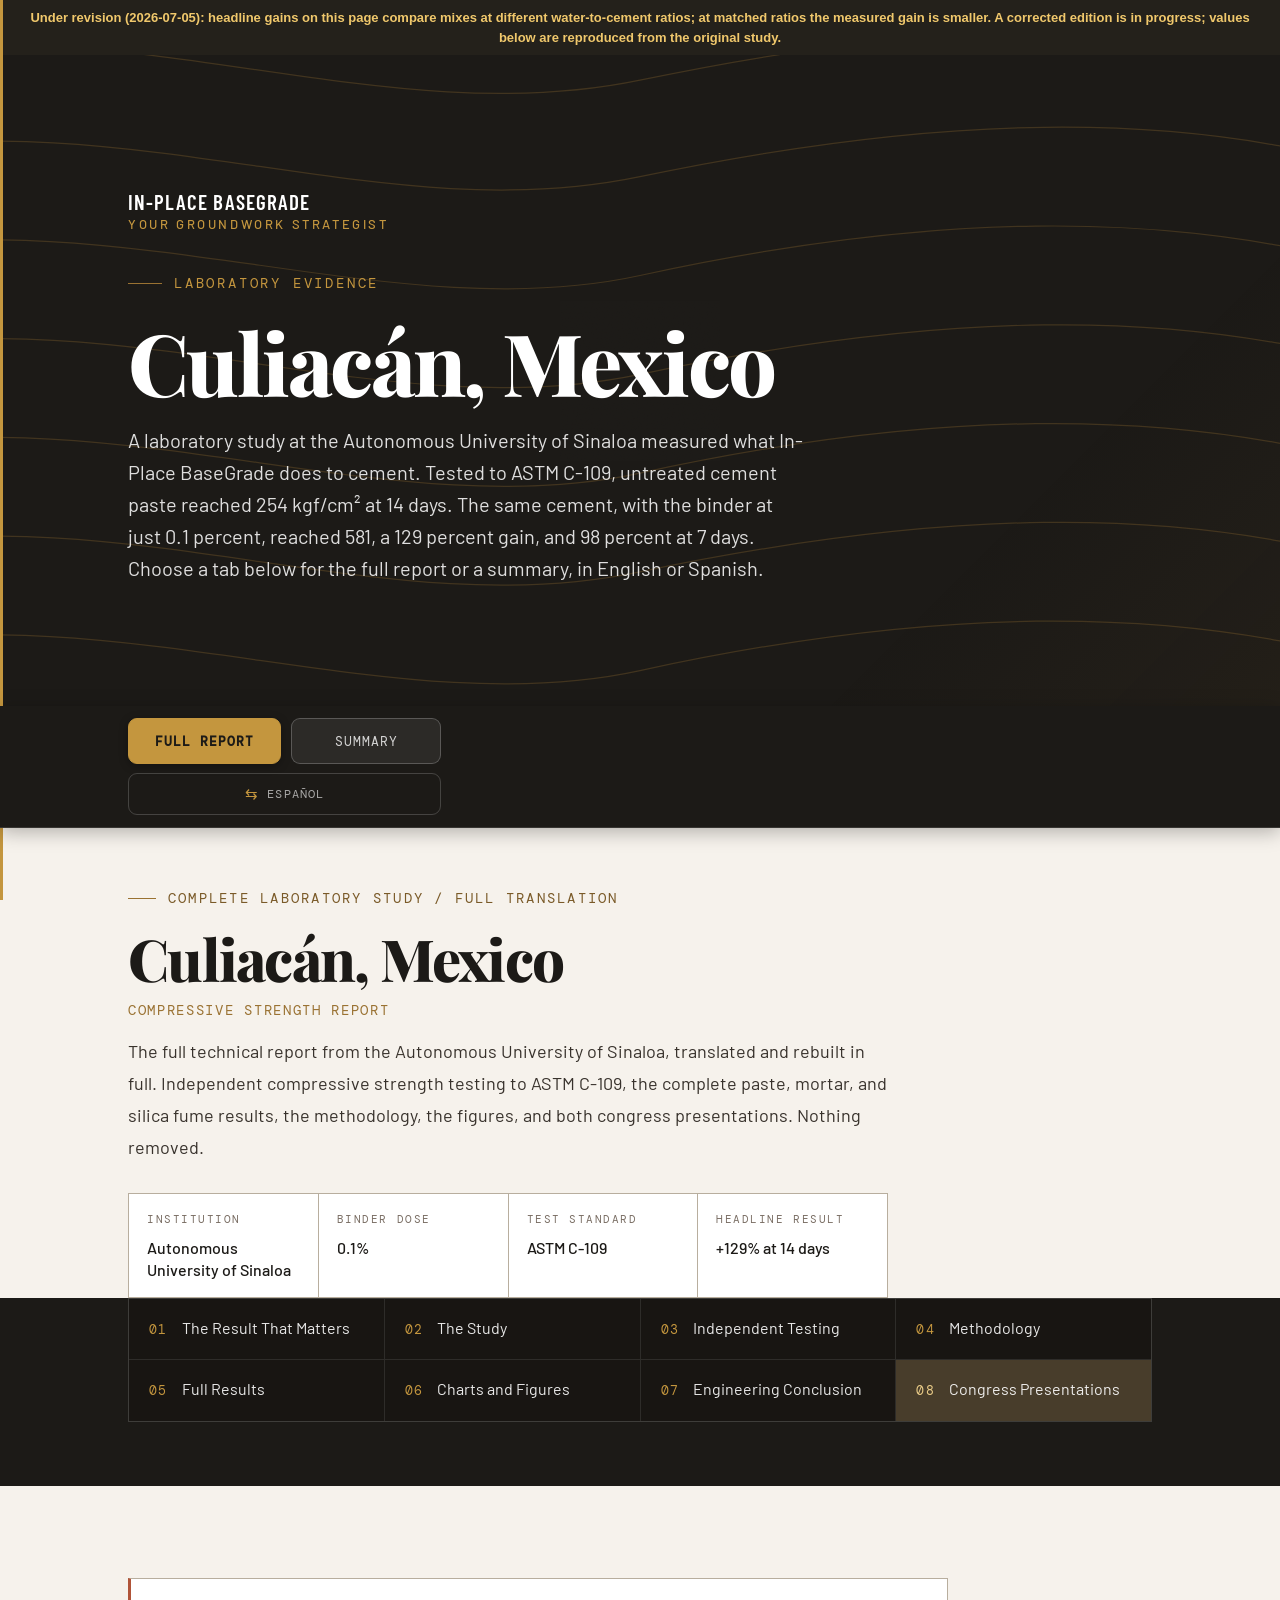
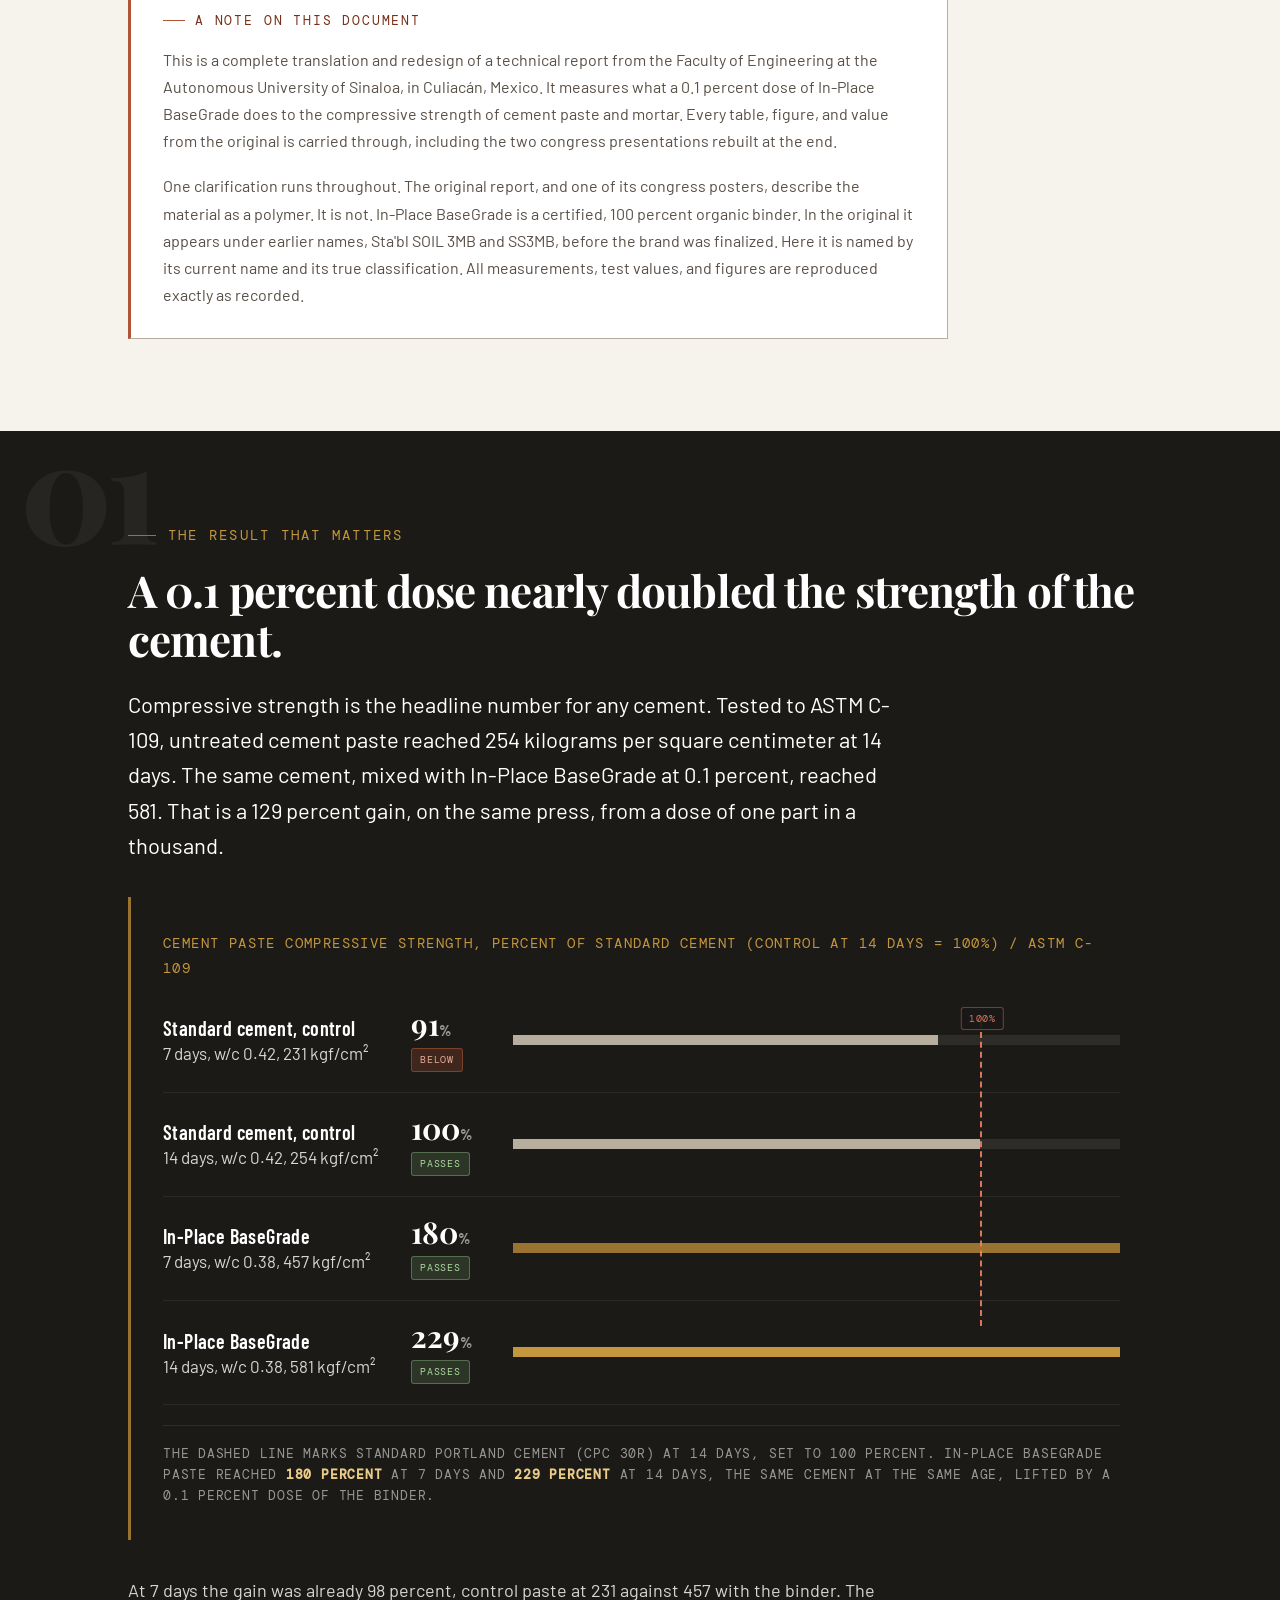
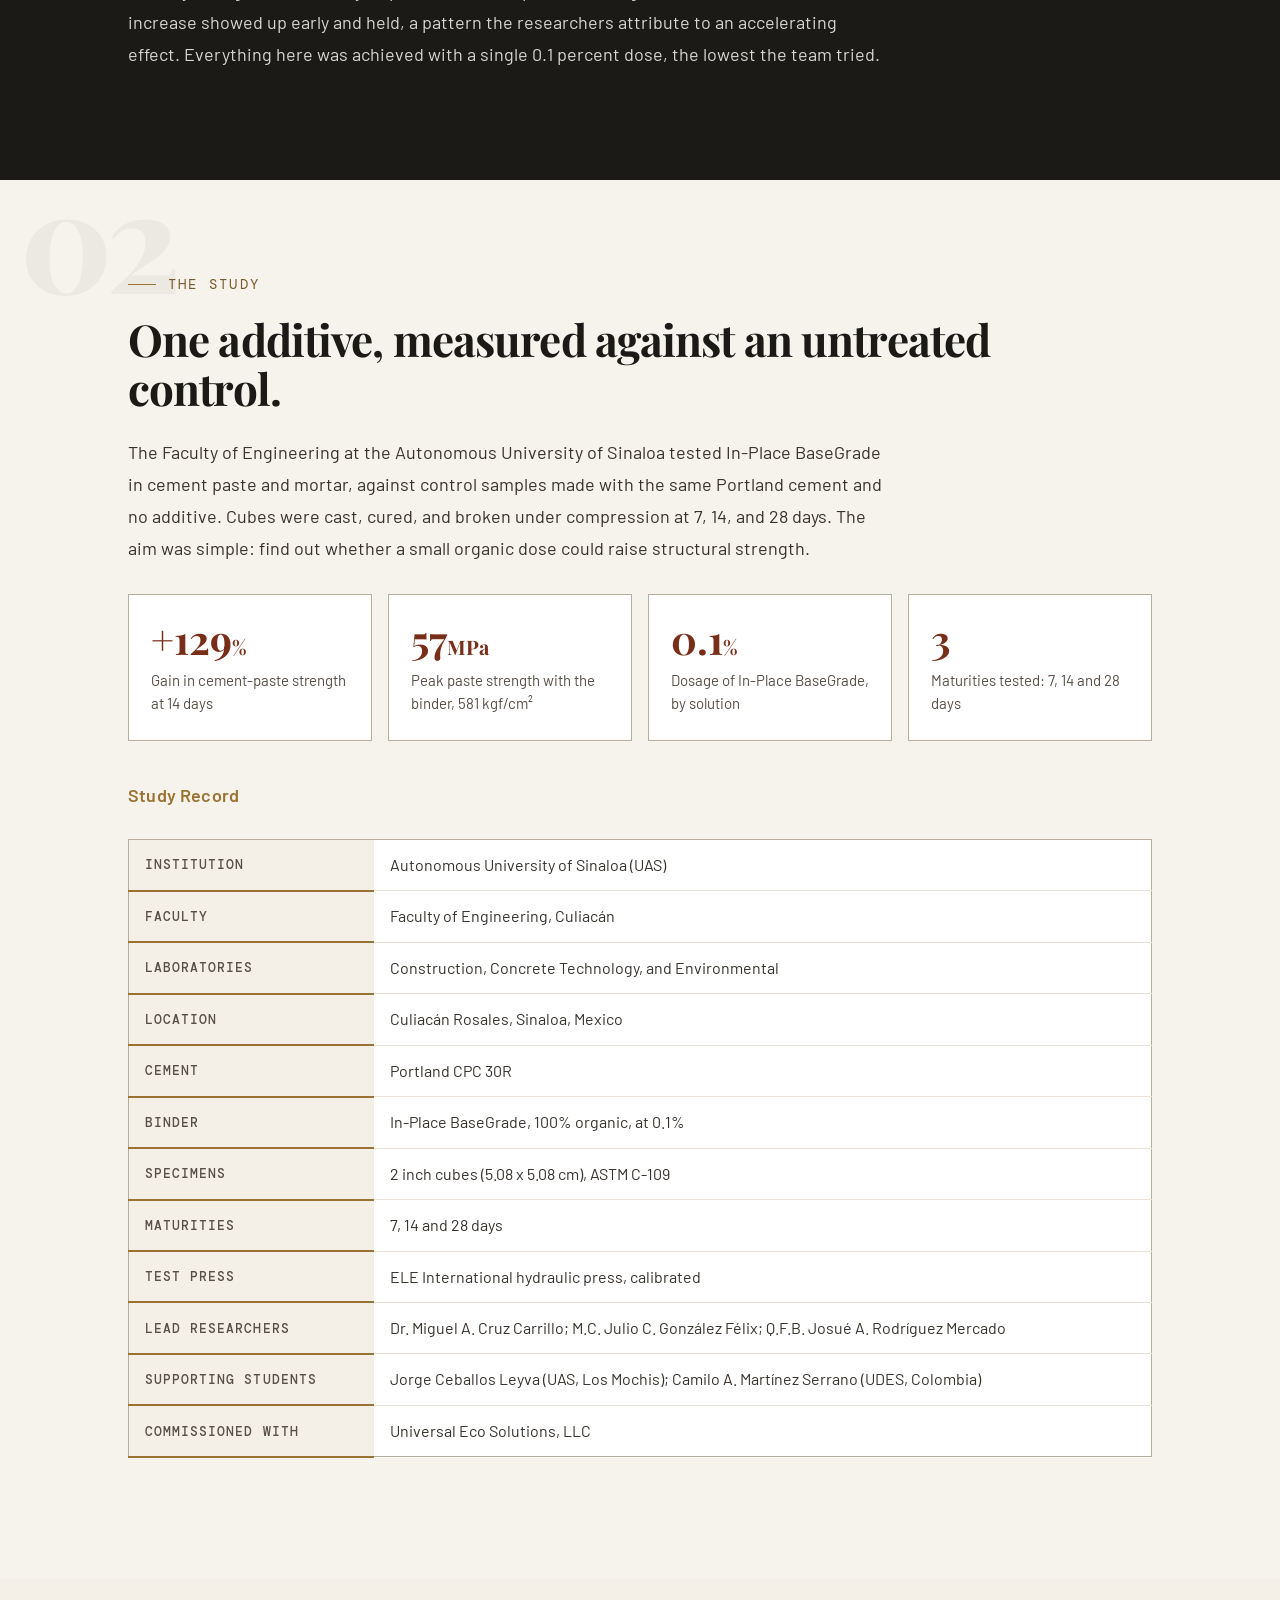
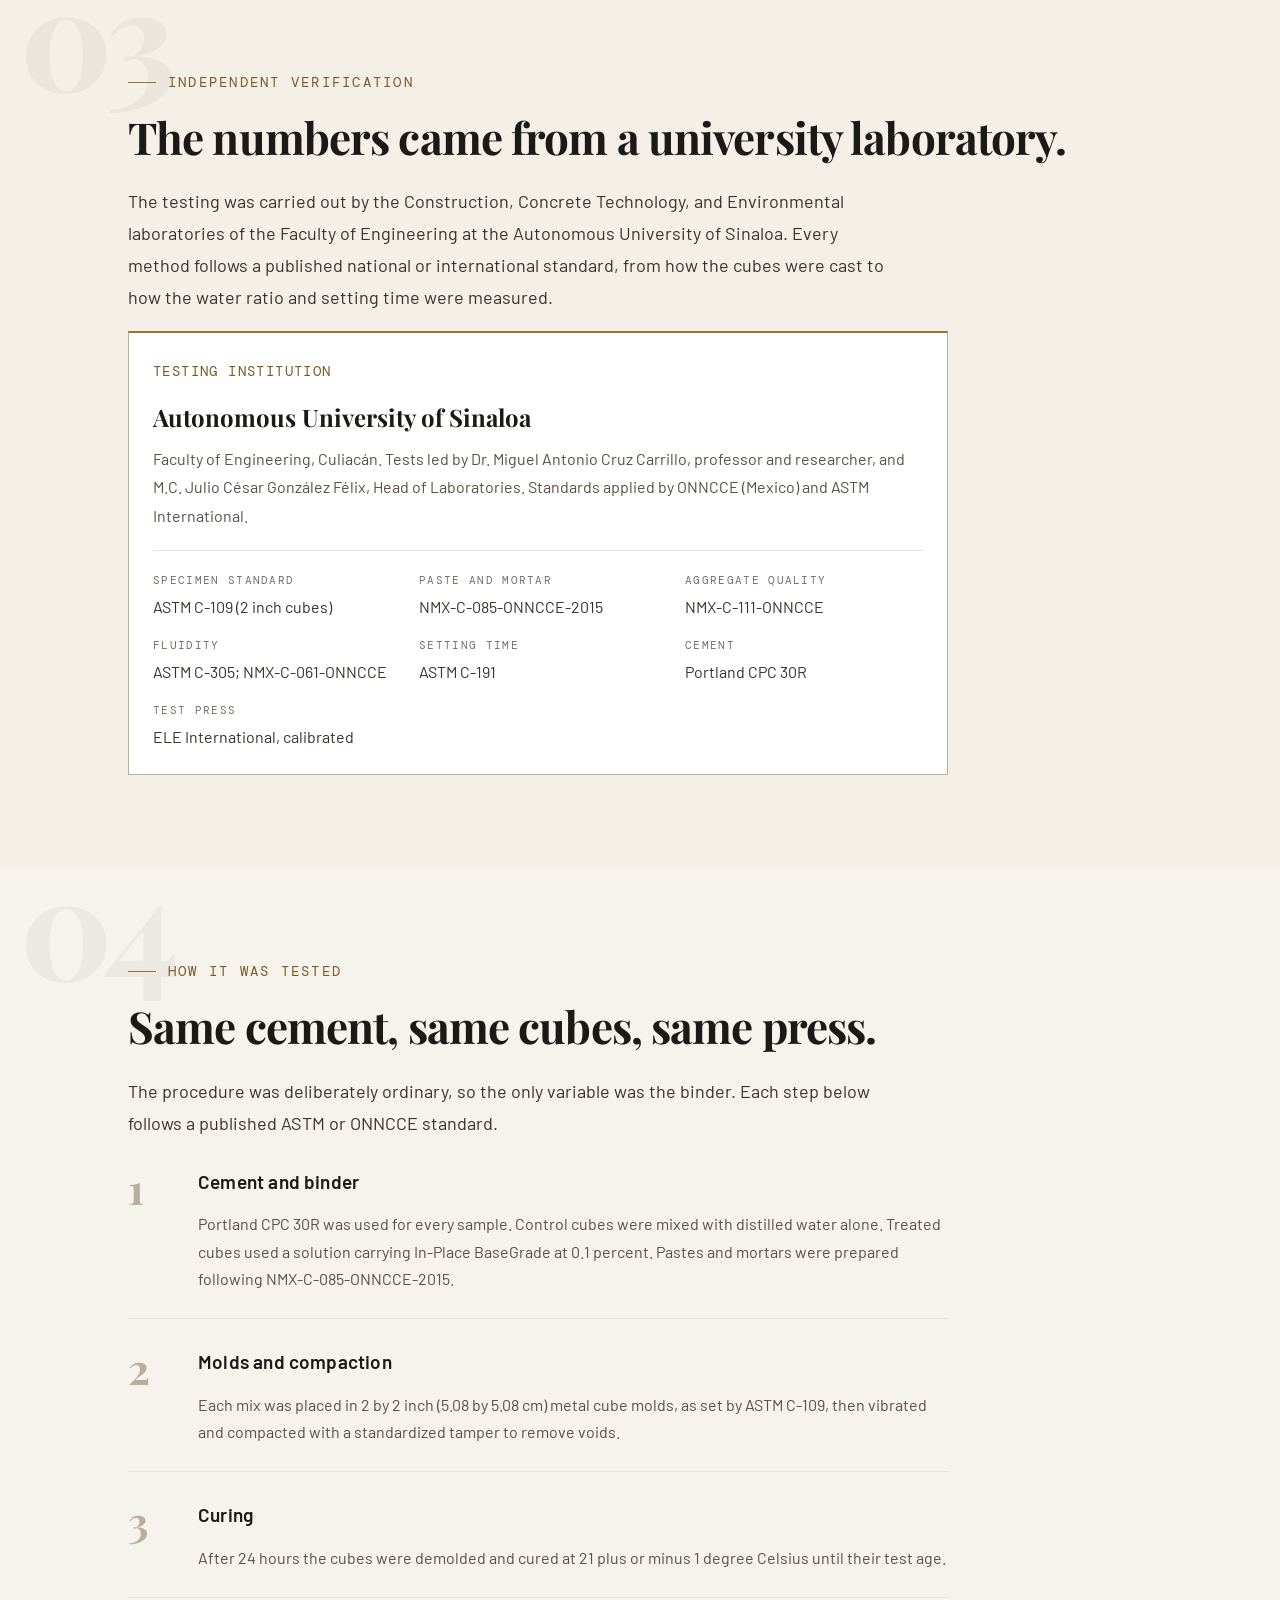
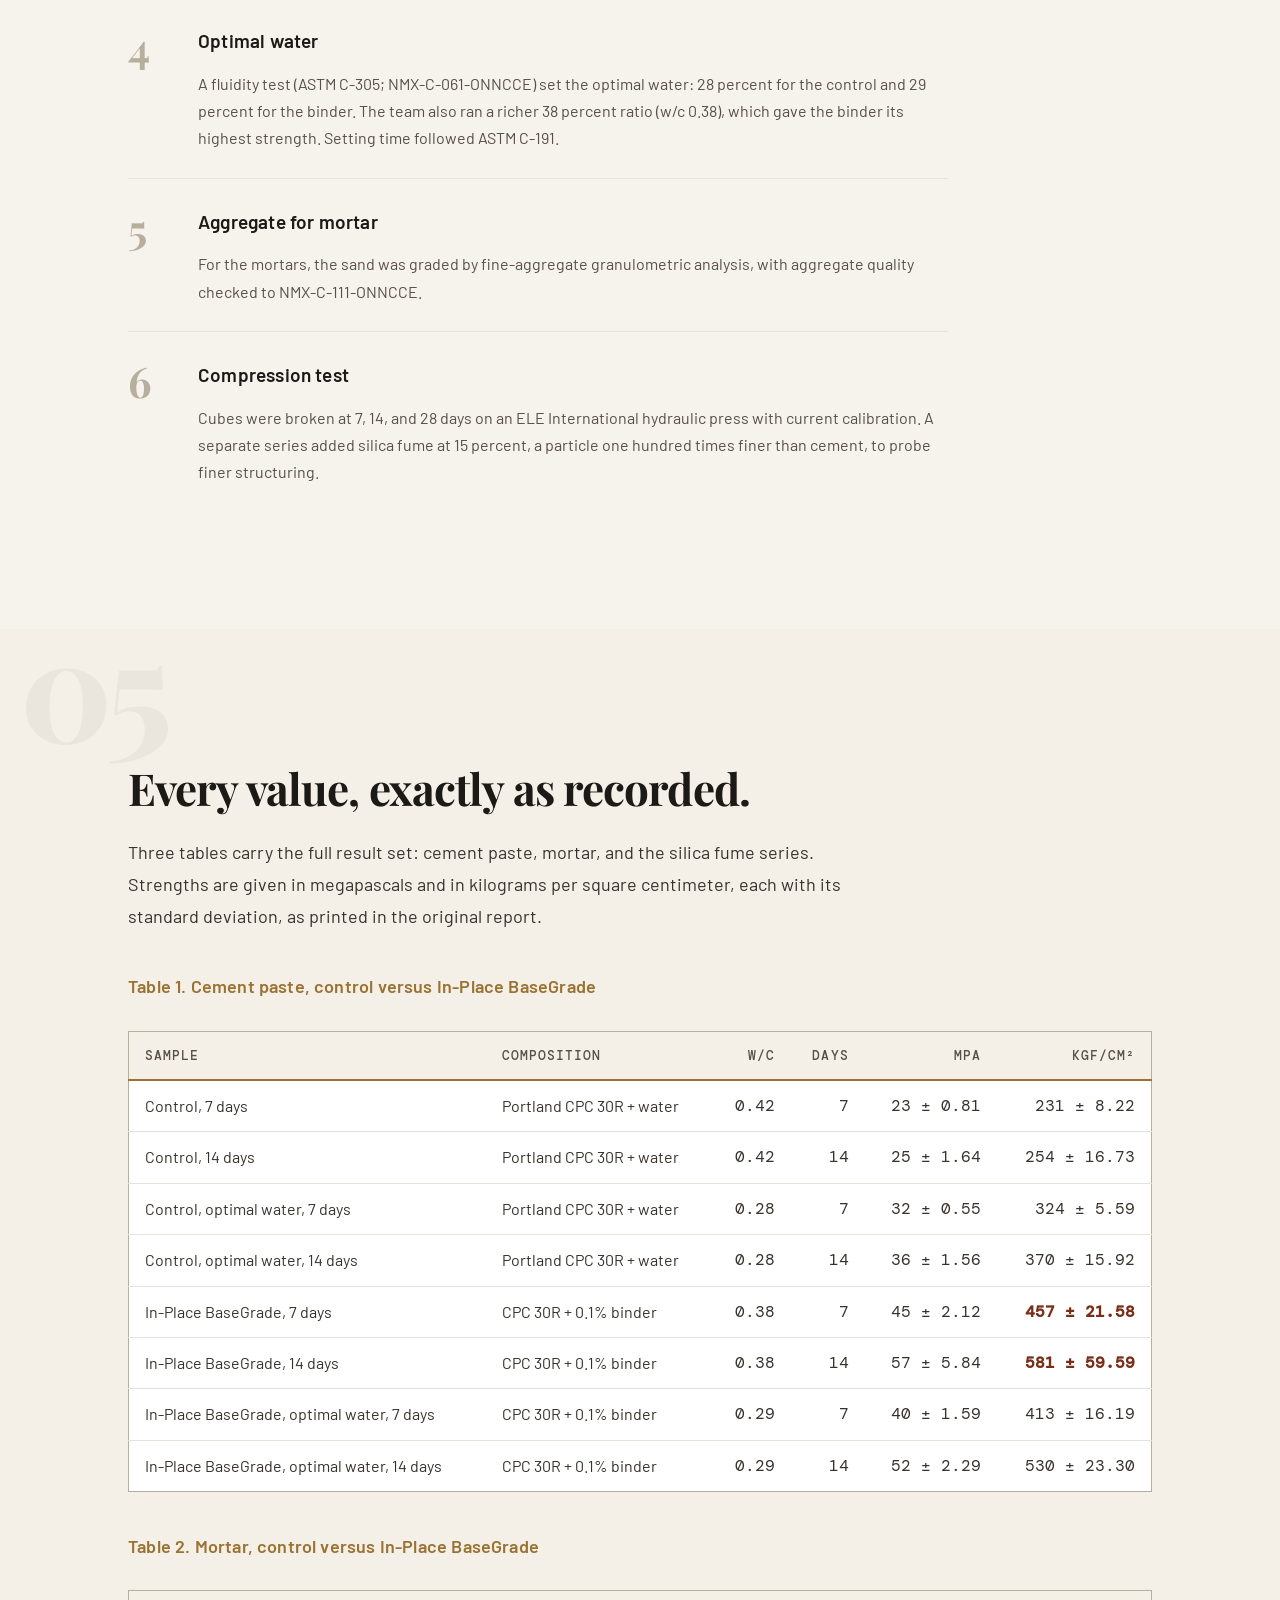
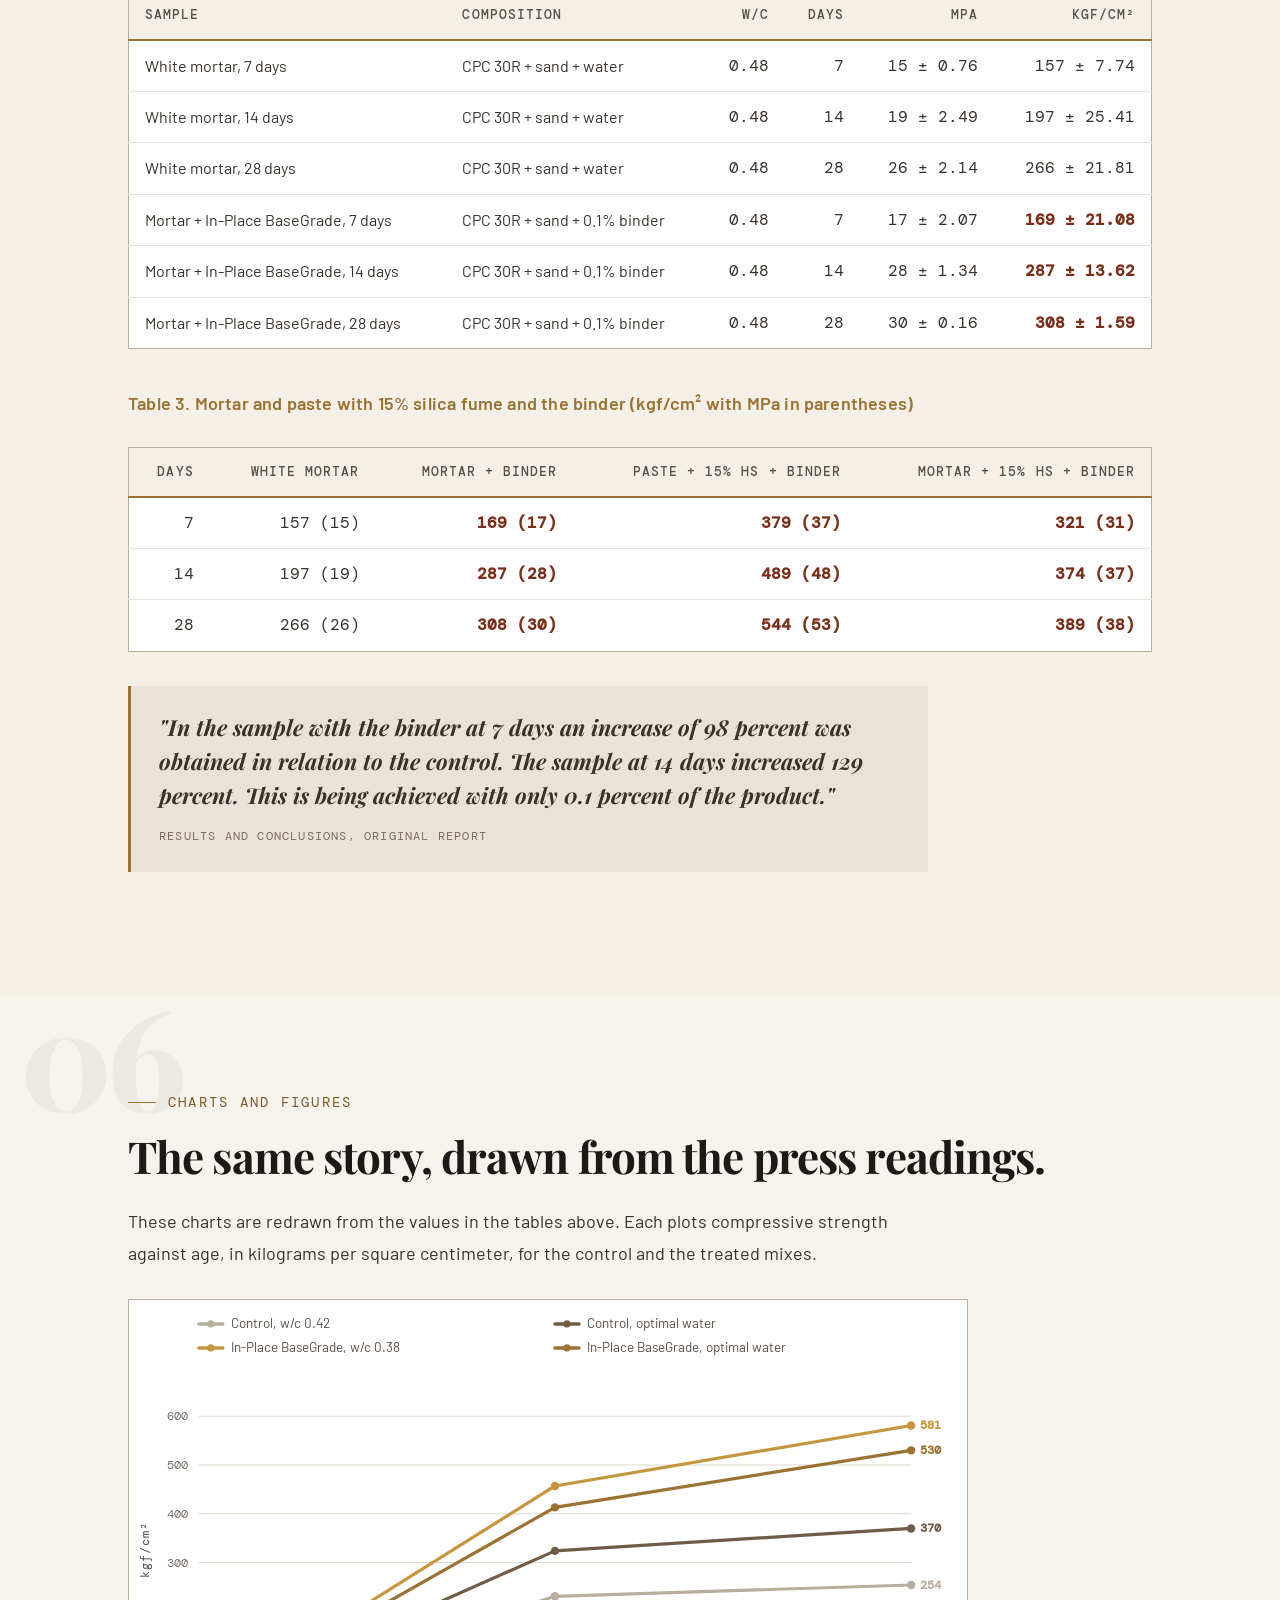
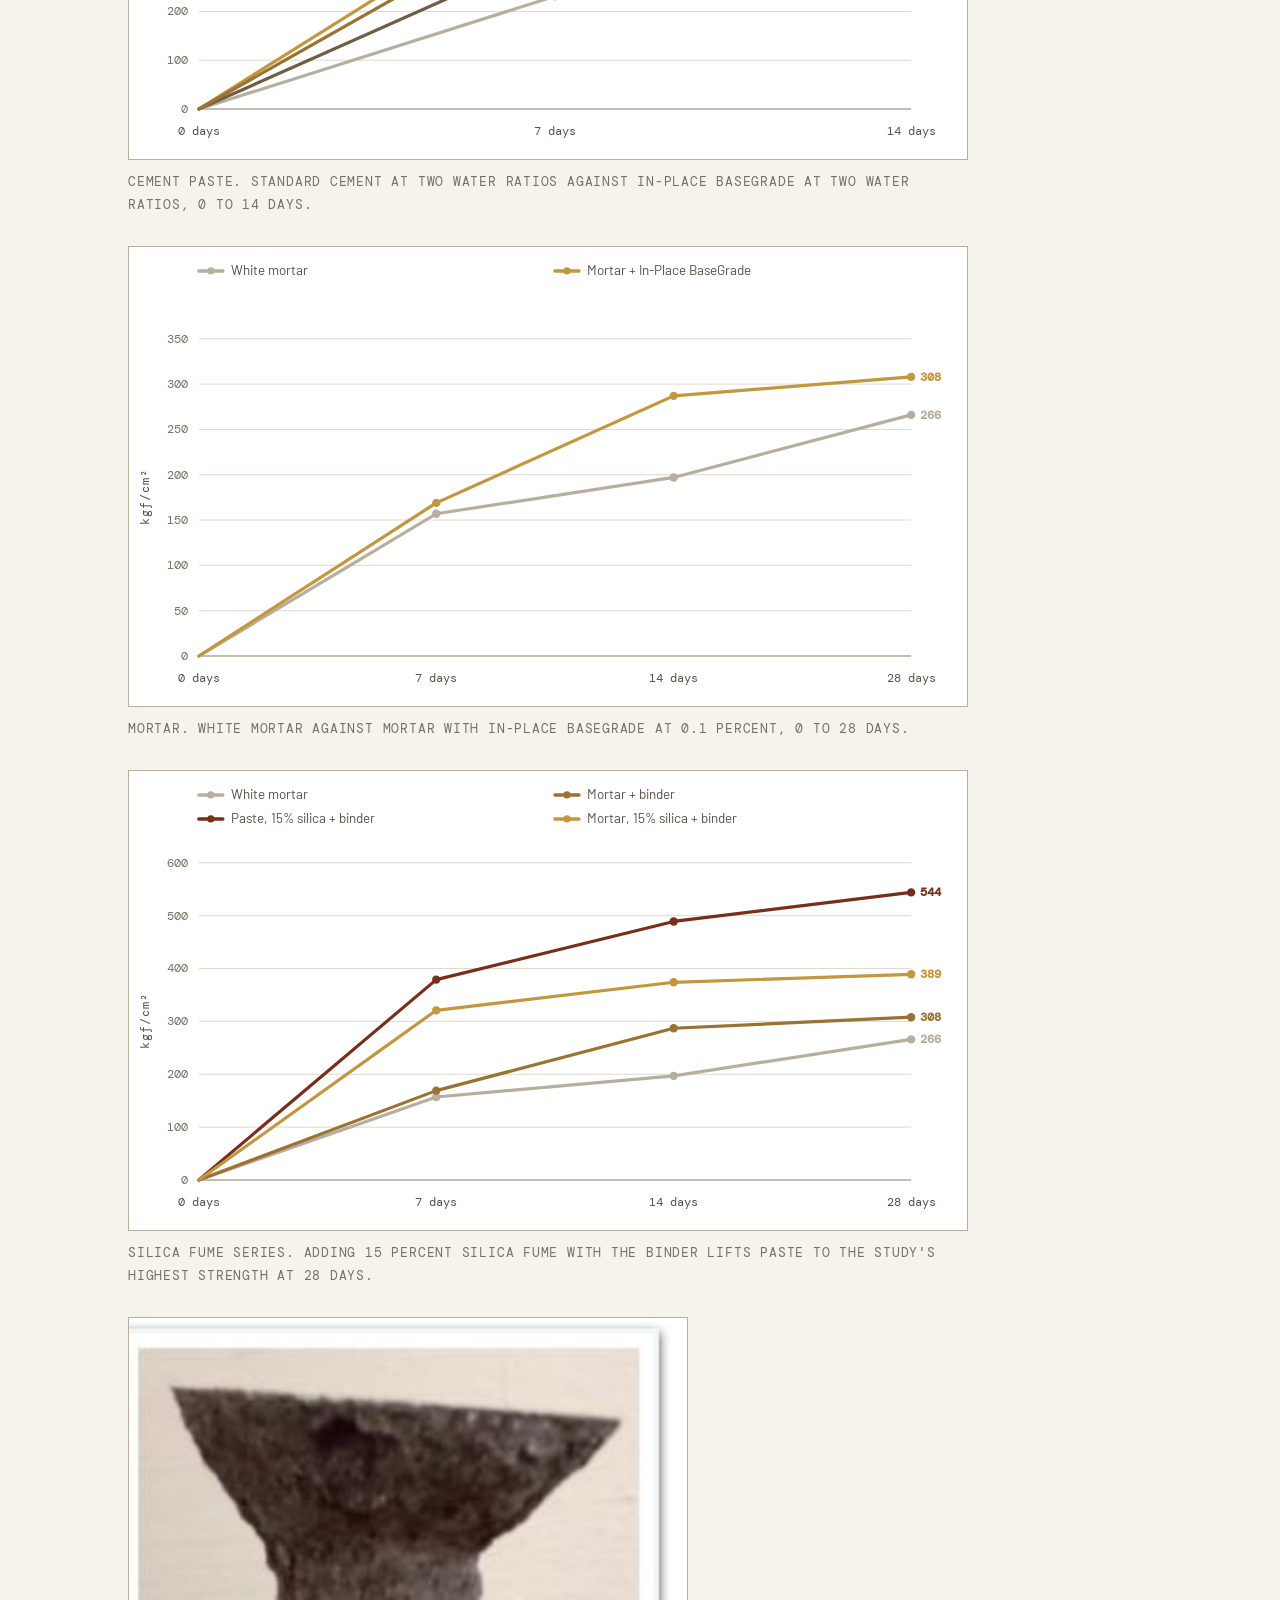
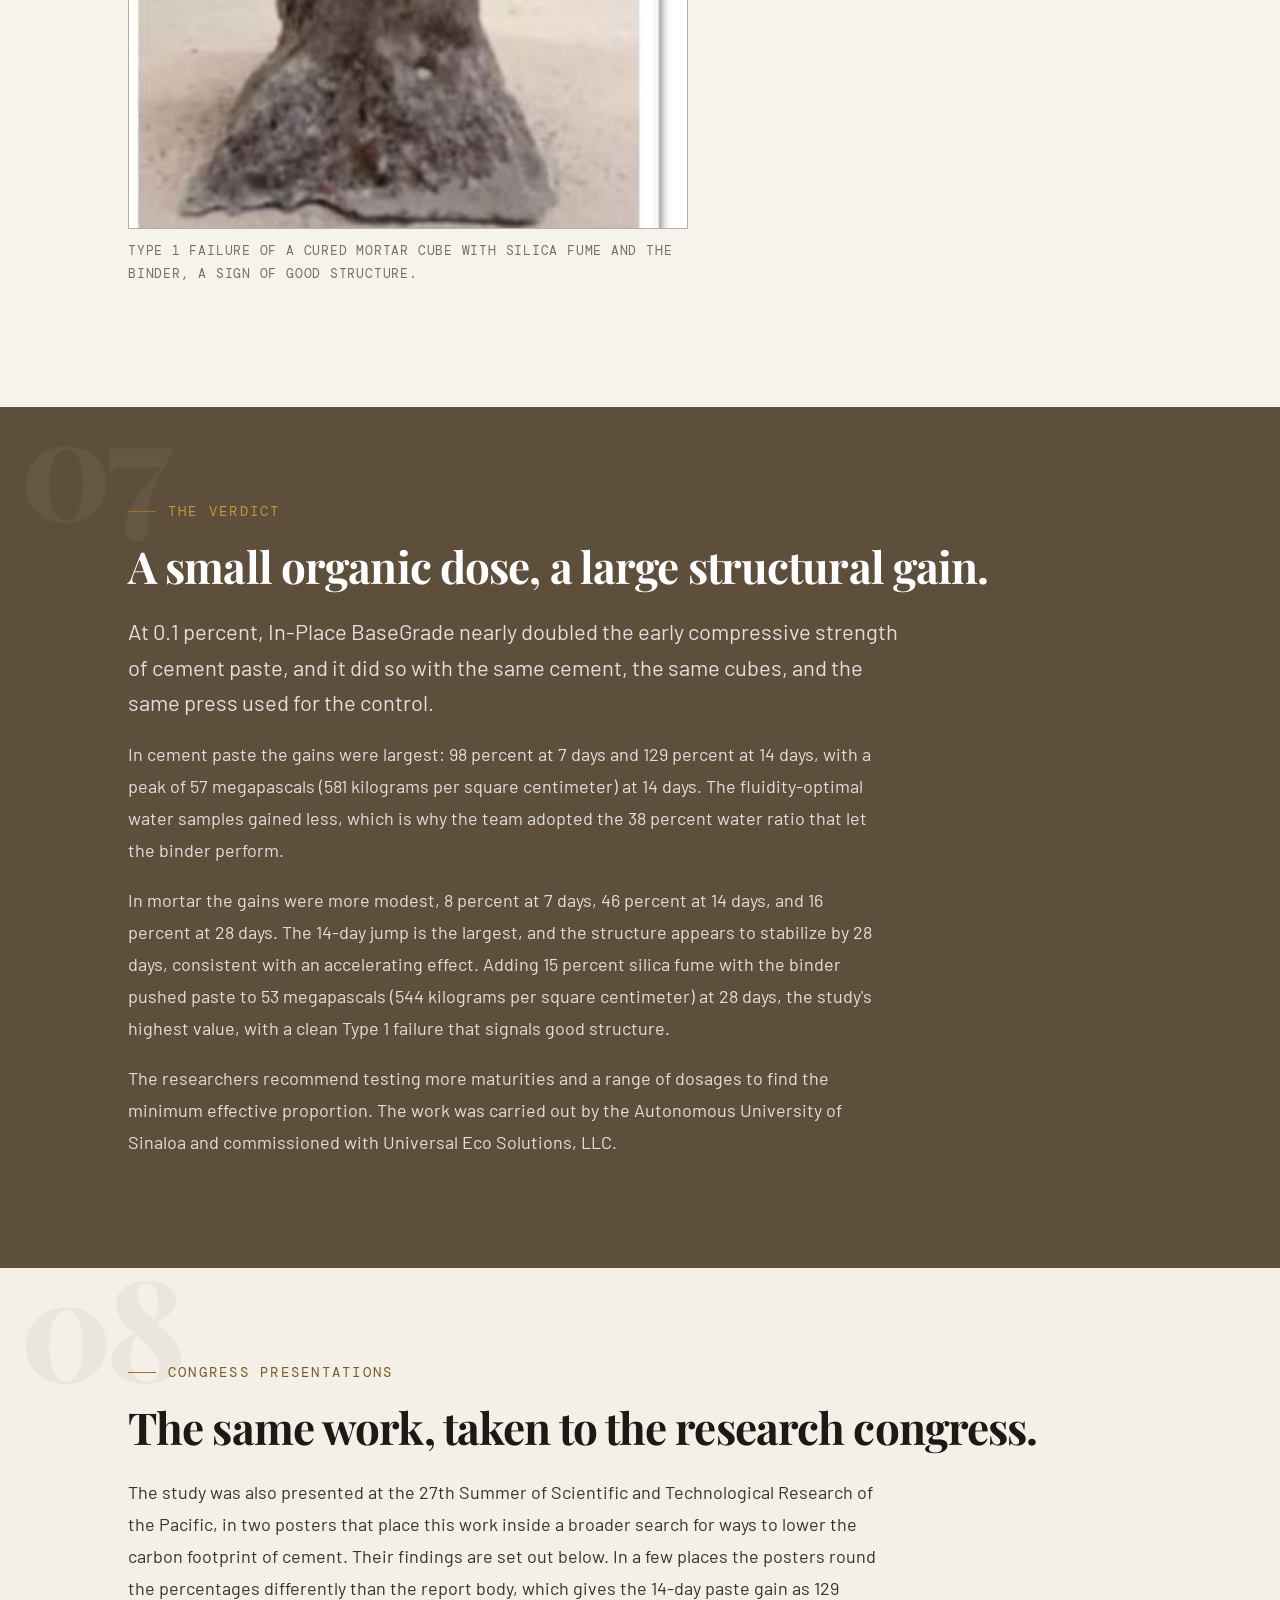
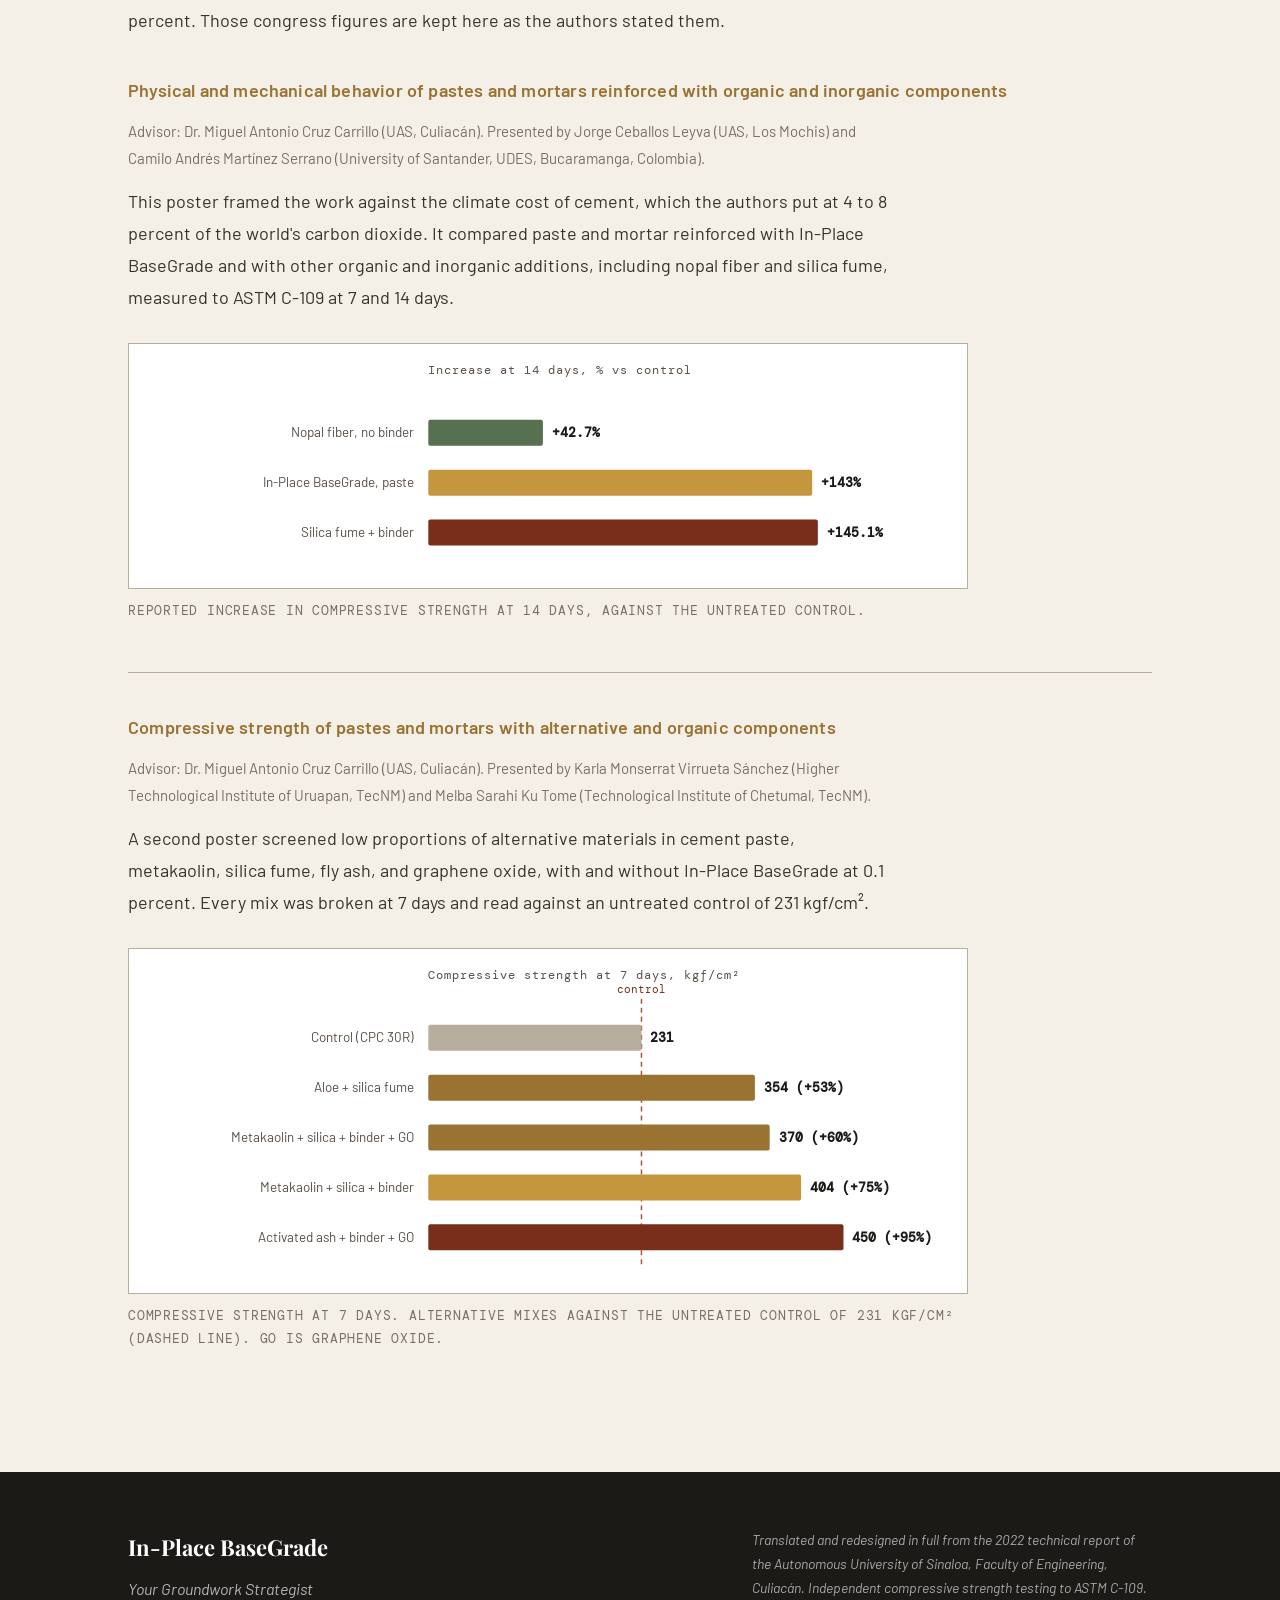
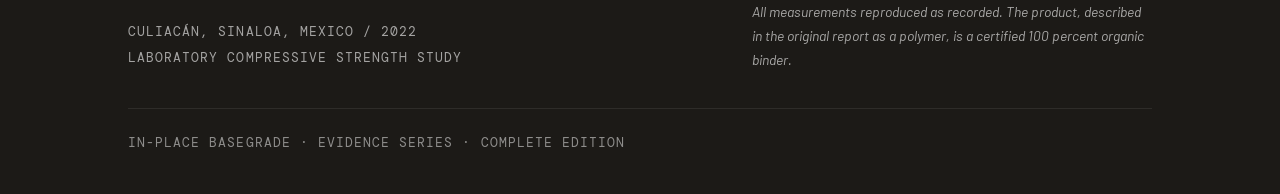
==== concrete/index.html @ d169372a "Initial publish: In-Place BaseGrade master site Tabbed shell (Home / Evidence / Engineering Data / P" ====
<!DOCTYPE html><html lang="en"><head><meta charset="UTF-8">
<meta name="viewport" content="width=device-width, initial-scale=1.0">
<title>Culiacán, Mexico - In-Place BaseGrade</title>
<link rel="preconnect" href="https://fonts.googleapis.com">
<link rel="preconnect" href="https://fonts.gstatic.com" crossorigin>
<link href="https://fonts.googleapis.com/css2?family=Playfair+Display:ital,wght@0,700;0,800;1,700&family=Barlow:opsz,wght@6..14,300;6..14,400;6..14,500;6..14,600&family=Barlow+Condensed:wght@400;500;600;700&family=DM+Mono:wght@400;500&display=swap" rel="stylesheet">
<link rel="stylesheet" href="assets/css/styles.css?v=5">
</head><body>
<div style="background:#24211B;color:#F0C86C;text-align:center;font:600 13px/1.5 'Segoe UI',sans-serif;padding:8px 16px;">Under revision (2026-07-05): headline gains on this page compare mixes at different water-to-cement ratios; at matched ratios the measured gain is smaller. A corrected edition is in progress; values below are reproduced from the original study.</div>
<section class="summary-hero cover"><div class="cover-diagonal"></div><div class="cover-inner">
<div class="cover-wordmark">IN-PLACE BASEGRADE<span>Your Groundwork Strategist</span></div>
<div class="cover-eyebrow">Laboratory Evidence</div>
<h1 class="cover-h1">Culiacán, Mexico</h1>
<p class="cover-sub" lang="en">A laboratory study at the Autonomous University of Sinaloa measured what In-Place BaseGrade does to cement. Tested to ASTM C-109, untreated cement paste reached 254 kgf/cm² at 14 days. The same cement, with the binder at just 0.1 percent, reached 581, a 129 percent gain, and 98 percent at 7 days. Choose a tab below for the full report or a summary, in English or Spanish.</p>
</div></section>
<nav class="tabs-bar"><div class="tabs-inner">
<div class="tabs-group">
<div class="tabs-types" role="tablist">
<button class="type-btn active" data-type="full">Full Report</button>
<button class="type-btn" data-type="sum">Summary</button>
</div>
<button class="lang-switch" aria-label="Cambiar a español"><span class="ls-ic" aria-hidden="true">&#8646;</span><span class="ls-txt">Español</span></button>
</div>
</div></nav>
<main><div class="tab-panel active" id="enfull"><section class="section doc-head"><div class="container">
    <div class="eyebrow">Complete Laboratory Study / Full Translation</div>
    <h2 class="doc-title">Culiacán, Mexico <span>Compressive Strength Report</span></h2>
    <p style="max-width:760px;">The full technical report from the Autonomous University of Sinaloa, translated and rebuilt in full. Independent compressive strength testing to ASTM C-109, the complete paste, mortar, and silica fume results, the methodology, the figures, and both congress presentations. Nothing removed.</p>
    <div class="doc-meta">
      <div class="doc-meta-cell"><div class="doc-meta-k">Institution</div><div class="doc-meta-v">Autonomous University of Sinaloa</div></div>
      <div class="doc-meta-cell"><div class="doc-meta-k">Binder Dose</div><div class="doc-meta-v">0.1%</div></div>
      <div class="doc-meta-cell"><div class="doc-meta-k">Test Standard</div><div class="doc-meta-v">ASTM C-109</div></div>
      <div class="doc-meta-cell"><div class="doc-meta-k">Headline Result</div><div class="doc-meta-v">+129% at 14 days</div></div>
    </div></div></section>
<nav class="toc"><div class="toc-inner"><div class="toc-grid"><a class="toc-item" href="#ens1"><span class="toc-n">01</span><span class="toc-t">The Result That Matters</span></a><a class="toc-item" href="#ens2"><span class="toc-n">02</span><span class="toc-t">The Study</span></a><a class="toc-item" href="#ens3"><span class="toc-n">03</span><span class="toc-t">Independent Testing</span></a><a class="toc-item" href="#ens4"><span class="toc-n">04</span><span class="toc-t">Methodology</span></a><a class="toc-item" href="#ens5"><span class="toc-n">05</span><span class="toc-t">Full Results</span></a><a class="toc-item" href="#ens6"><span class="toc-n">06</span><span class="toc-t">Charts and Figures</span></a><a class="toc-item" href="#ens7"><span class="toc-n">07</span><span class="toc-t">Engineering Conclusion</span></a><a class="toc-item" href="#ens8"><span class="toc-n">08</span><span class="toc-t">Congress Presentations</span></a></div></div></nav>
<section class="section"><div class="container"><div class="preface"><div class="preface-label">A Note on This Document</div><p>This is a complete translation and redesign of a technical report from the Faculty of Engineering at the Autonomous University of Sinaloa, in Culiacán, Mexico. It measures what a 0.1 percent dose of In-Place BaseGrade does to the compressive strength of cement paste and mortar. Every table, figure, and value from the original is carried through, including the two congress presentations rebuilt at the end.</p><p>One clarification runs throughout. The original report, and one of its congress posters, describe the material as a polymer. It is not. In-Place BaseGrade is a certified, 100 percent organic binder. In the original it appears under earlier names, Sta'bl SOIL 3MB and SS3MB, before the brand was finalized. Here it is named by its current name and its true classification. All measurements, test values, and figures are reproduced exactly as recorded.</p></div></div></section>
<section class="section section-dark section-num-outer" id="ens1"><div class="section-ghost-num">01</div><div class="container">
    <div class="eyebrow">The Result That Matters</div><h2>A 0.1 percent dose nearly doubled the strength of the cement.</h2><p class="lead">Compressive strength is the headline number for any cement. Tested to ASTM C-109, untreated cement paste reached 254 kilograms per square centimeter at 14 days. The same cement, mixed with In-Place BaseGrade at 0.1 percent, reached 581. That is a 129 percent gain, on the same press, from a dose of one part in a thousand.</p>
    <div class="tb"><div class="tb-label">Cement paste compressive strength, percent of standard cement (control at 14 days = 100%) / ASTM C-109</div><div class="tr"><div class="tr-name"><b>Standard cement, control</b>7 days, w/c 0.42, 231 kgf/cm²</div><div class="tr-val-wrap"><div class="tr-val">91<small>%</small></div></div><div class="tr-bar-wrap"><div class="tr-bar b-base" data-w="70"></div></div></div><div class="tr"><div class="tr-name"><b>Standard cement, control</b>14 days, w/c 0.42, 254 kgf/cm²</div><div class="tr-val-wrap"><div class="tr-val">100<small>%</small></div></div><div class="tr-bar-wrap"><div class="tr-bar b-base" data-w="77"></div></div></div><div class="tr"><div class="tr-name"><b>In-Place BaseGrade</b>7 days, w/c 0.38, 457 kgf/cm²</div><div class="tr-val-wrap"><div class="tr-val">180<small>%</small></div></div><div class="tr-bar-wrap"><div class="tr-bar b-mid" data-w="100"></div></div></div><div class="tr"><div class="tr-name"><b>In-Place BaseGrade</b>14 days, w/c 0.38, 581 kgf/cm²</div><div class="tr-val-wrap"><div class="tr-val">229<small>%</small></div></div><div class="tr-bar-wrap"><div class="tr-bar b-hi" data-w="100"></div></div></div><div class="tb-threshold">The dashed line marks standard Portland cement (CPC 30R) at 14 days, set to 100 percent. In-Place BaseGrade paste reached <b>180 percent</b> at 7 days and <b>229 percent</b> at 14 days, the same cement at the same age, lifted by a 0.1 percent dose of the binder.</div></div>
    <p>At 7 days the gain was already 98 percent, control paste at 231 against 457 with the binder. The increase showed up early and held, a pattern the researchers attribute to an accelerating effect. Everything here was achieved with a single 0.1 percent dose, the lowest the team tried.</p></div></section>
<section class="section section-num-outer" id="ens2"><div class="section-ghost-num">02</div><div class="container">
    <div class="eyebrow">The Study</div><h2>One additive, measured against an untreated control.</h2><p>The Faculty of Engineering at the Autonomous University of Sinaloa tested In-Place BaseGrade in cement paste and mortar, against control samples made with the same Portland cement and no additive. Cubes were cast, cured, and broken under compression at 7, 14, and 28 days. The aim was simple: find out whether a small organic dose could raise structural strength.</p>
    <div class="dc-grid"><div class="dc"><div class="dc-num">+129<span style="font-size:.5em">%</span></div><div class="dc-label">Gain in cement-paste strength at 14 days</div></div><div class="dc"><div class="dc-num">57<span style="font-size:.5em">MPa</span></div><div class="dc-label">Peak paste strength with the binder, 581 kgf/cm²</div></div><div class="dc"><div class="dc-num">0.1<span style="font-size:.5em">%</span></div><div class="dc-label">Dosage of In-Place BaseGrade, by solution</div></div><div class="dc"><div class="dc-num">3<span style="font-size:.5em"></span></div><div class="dc-label">Maturities tested: 7, 14 and 28 days</div></div></div><h3>Study Record</h3>
    <div class="table-wrap"><table class="lt"><tbody><tr><th>Institution</th><td>Autonomous University of Sinaloa (UAS)</td></tr><tr><th>Faculty</th><td>Faculty of Engineering, Culiacán</td></tr><tr><th>Laboratories</th><td>Construction, Concrete Technology, and Environmental</td></tr><tr><th>Location</th><td>Culiacán Rosales, Sinaloa, Mexico</td></tr><tr><th>Cement</th><td>Portland CPC 30R</td></tr><tr><th>Binder</th><td>In-Place BaseGrade, 100% organic, at 0.1%</td></tr><tr><th>Specimens</th><td>2 inch cubes (5.08 x 5.08 cm), ASTM C-109</td></tr><tr><th>Maturities</th><td>7, 14 and 28 days</td></tr><tr><th>Test press</th><td>ELE International hydraulic press, calibrated</td></tr><tr><th>Lead researchers</th><td>Dr. Miguel A. Cruz Carrillo; M.C. Julio C. González Félix; Q.F.B. Josué A. Rodríguez Mercado</td></tr><tr><th>Supporting students</th><td>Jorge Ceballos Leyva (UAS, Los Mochis); Camilo A. Martínez Serrano (UDES, Colombia)</td></tr><tr><th>Commissioned with</th><td>Universal Eco Solutions, LLC</td></tr></tbody></table></div></div></section>
<section class="section section-alt section-num-outer" id="ens3"><div class="section-ghost-num">03</div><div class="container">
    <div class="eyebrow">Independent Verification</div><h2>The numbers came from a university laboratory.</h2><p>The testing was carried out by the Construction, Concrete Technology, and Environmental laboratories of the Faculty of Engineering at the Autonomous University of Sinaloa. Every method follows a published national or international standard, from how the cubes were cast to how the water ratio and setting time were measured.</p>
    <div class="cred"><div class="cred-org">Testing Institution</div><div class="cred-name">Autonomous University of Sinaloa</div>
    <p style="font-size:16px;color:var(--ink-mid);margin-bottom:0;">Faculty of Engineering, Culiacán. Tests led by Dr. Miguel Antonio Cruz Carrillo, professor and researcher, and M.C. Julio César González Félix, Head of Laboratories. Standards applied by ONNCCE (Mexico) and ASTM International.</p><div class="cred-grid"><div><div class="cred-k">Specimen Standard</div><div class="cred-v">ASTM C-109 (2 inch cubes)</div></div><div><div class="cred-k">Paste and Mortar</div><div class="cred-v">NMX-C-085-ONNCCE-2015</div></div><div><div class="cred-k">Aggregate Quality</div><div class="cred-v">NMX-C-111-ONNCCE</div></div><div><div class="cred-k">Fluidity</div><div class="cred-v">ASTM C-305; NMX-C-061-ONNCCE</div></div><div><div class="cred-k">Setting Time</div><div class="cred-v">ASTM C-191</div></div><div><div class="cred-k">Cement</div><div class="cred-v">Portland CPC 30R</div></div><div><div class="cred-k">Test Press</div><div class="cred-v">ELE International, calibrated</div></div></div></div></div></section>
<section class="section section-num-outer" id="ens4"><div class="section-ghost-num">04</div><div class="container">
    <div class="eyebrow">How It Was Tested</div><h2>Same cement, same cubes, same press.</h2><p>The procedure was deliberately ordinary, so the only variable was the binder. Each step below follows a published ASTM or ONNCCE standard.</p>
    <div class="ps"><div class="ps-num">1</div><div class="ps-body"><h3>Cement and binder</h3><p>Portland CPC 30R was used for every sample. Control cubes were mixed with distilled water alone. Treated cubes used a solution carrying In-Place BaseGrade at 0.1 percent. Pastes and mortars were prepared following NMX-C-085-ONNCCE-2015.</p></div></div><div class="ps"><div class="ps-num">2</div><div class="ps-body"><h3>Molds and compaction</h3><p>Each mix was placed in 2 by 2 inch (5.08 by 5.08 cm) metal cube molds, as set by ASTM C-109, then vibrated and compacted with a standardized tamper to remove voids.</p></div></div><div class="ps"><div class="ps-num">3</div><div class="ps-body"><h3>Curing</h3><p>After 24 hours the cubes were demolded and cured at 21 plus or minus 1 degree Celsius until their test age.</p></div></div><div class="ps"><div class="ps-num">4</div><div class="ps-body"><h3>Optimal water</h3><p>A fluidity test (ASTM C-305; NMX-C-061-ONNCCE) set the optimal water: 28 percent for the control and 29 percent for the binder. The team also ran a richer 38 percent ratio (w/c 0.38), which gave the binder its highest strength. Setting time followed ASTM C-191.</p></div></div><div class="ps"><div class="ps-num">5</div><div class="ps-body"><h3>Aggregate for mortar</h3><p>For the mortars, the sand was graded by fine-aggregate granulometric analysis, with aggregate quality checked to NMX-C-111-ONNCCE.</p></div></div><div class="ps"><div class="ps-num">6</div><div class="ps-body"><h3>Compression test</h3><p>Cubes were broken at 7, 14, and 28 days on an ELE International hydraulic press with current calibration. A separate series added silica fume at 15 percent, a particle one hundred times finer than cement, to probe finer structuring.</p></div></div></div></section>
<section class="section section-alt section-num-outer" id="ens5"><div class="section-ghost-num">05</div><div class="container">
    <div class="eyebrow">The Data</div><h2>Every value, exactly as recorded.</h2><p>Three tables carry the full result set: cement paste, mortar, and the silica fume series. Strengths are given in megapascals and in kilograms per square centimeter, each with its standard deviation, as printed in the original report.</p>
    <h3>Table 1. Cement paste, control versus In-Place BaseGrade</h3><div class="table-wrap"><table class="lt"><thead><tr><th>Sample</th><th>Composition</th><th class="num">w/c</th><th class="num">Days</th><th class="num">MPa</th><th class="num">kgf/cm²</th></tr></thead><tbody><tr><td>Control, 7 days</td><td>Portland CPC 30R + water</td><td class="num">0.42</td><td class="num">7</td><td class="num">23 ± 0.81</td><td class="num">231 ± 8.22</td></tr><tr><td>Control, 14 days</td><td>Portland CPC 30R + water</td><td class="num">0.42</td><td class="num">14</td><td class="num">25 ± 1.64</td><td class="num">254 ± 16.73</td></tr><tr><td>Control, optimal water, 7 days</td><td>Portland CPC 30R + water</td><td class="num">0.28</td><td class="num">7</td><td class="num">32 ± 0.55</td><td class="num">324 ± 5.59</td></tr><tr><td>Control, optimal water, 14 days</td><td>Portland CPC 30R + water</td><td class="num">0.28</td><td class="num">14</td><td class="num">36 ± 1.56</td><td class="num">370 ± 15.92</td></tr><tr><td>In-Place BaseGrade, 7 days</td><td>CPC 30R + 0.1% binder</td><td class="num">0.38</td><td class="num">7</td><td class="num">45 ± 2.12</td><td class="num hi">457 ± 21.58</td></tr><tr><td>In-Place BaseGrade, 14 days</td><td>CPC 30R + 0.1% binder</td><td class="num">0.38</td><td class="num">14</td><td class="num">57 ± 5.84</td><td class="num hi">581 ± 59.59</td></tr><tr><td>In-Place BaseGrade, optimal water, 7 days</td><td>CPC 30R + 0.1% binder</td><td class="num">0.29</td><td class="num">7</td><td class="num">40 ± 1.59</td><td class="num">413 ± 16.19</td></tr><tr><td>In-Place BaseGrade, optimal water, 14 days</td><td>CPC 30R + 0.1% binder</td><td class="num">0.29</td><td class="num">14</td><td class="num">52 ± 2.29</td><td class="num">530 ± 23.30</td></tr></tbody></table></div>
    <h3>Table 2. Mortar, control versus In-Place BaseGrade</h3><div class="table-wrap"><table class="lt"><thead><tr><th>Sample</th><th>Composition</th><th class="num">w/c</th><th class="num">Days</th><th class="num">MPa</th><th class="num">kgf/cm²</th></tr></thead><tbody><tr><td>White mortar, 7 days</td><td>CPC 30R + sand + water</td><td class="num">0.48</td><td class="num">7</td><td class="num">15 ± 0.76</td><td class="num">157 ± 7.74</td></tr><tr><td>White mortar, 14 days</td><td>CPC 30R + sand + water</td><td class="num">0.48</td><td class="num">14</td><td class="num">19 ± 2.49</td><td class="num">197 ± 25.41</td></tr><tr><td>White mortar, 28 days</td><td>CPC 30R + sand + water</td><td class="num">0.48</td><td class="num">28</td><td class="num">26 ± 2.14</td><td class="num">266 ± 21.81</td></tr><tr><td>Mortar + In-Place BaseGrade, 7 days</td><td>CPC 30R + sand + 0.1% binder</td><td class="num">0.48</td><td class="num">7</td><td class="num">17 ± 2.07</td><td class="num hi">169 ± 21.08</td></tr><tr><td>Mortar + In-Place BaseGrade, 14 days</td><td>CPC 30R + sand + 0.1% binder</td><td class="num">0.48</td><td class="num">14</td><td class="num">28 ± 1.34</td><td class="num hi">287 ± 13.62</td></tr><tr><td>Mortar + In-Place BaseGrade, 28 days</td><td>CPC 30R + sand + 0.1% binder</td><td class="num">0.48</td><td class="num">28</td><td class="num">30 ± 0.16</td><td class="num hi">308 ± 1.59</td></tr></tbody></table></div>
    <h3>Table 3. Mortar and paste with 15% silica fume and the binder (kgf/cm² with MPa in parentheses)</h3><div class="table-wrap"><table class="lt"><thead><tr><th class="num">Days</th><th class="num">White mortar</th><th class="num">Mortar + binder</th><th class="num">Paste + 15% HS + binder</th><th class="num">Mortar + 15% HS + binder</th></tr></thead><tbody><tr><td class="num">7</td><td class="num">157 (15)</td><td class="num hi">169 (17)</td><td class="num hi">379 (37)</td><td class="num hi">321 (31)</td></tr><tr><td class="num">14</td><td class="num">197 (19)</td><td class="num hi">287 (28)</td><td class="num hi">489 (48)</td><td class="num hi">374 (37)</td></tr><tr><td class="num">28</td><td class="num">266 (26)</td><td class="num hi">308 (30)</td><td class="num hi">544 (53)</td><td class="num hi">389 (38)</td></tr></tbody></table></div>
    <div class="pq"><p>"In the sample with the binder at 7 days an increase of 98 percent was obtained in relation to the control. The sample at 14 days increased 129 percent. This is being achieved with only 0.1 percent of the product."</p><cite>Results and conclusions, original report</cite></div></div></section>
<section class="section section-num-outer" id="ens6"><div class="section-ghost-num">06</div><div class="container">
    <div class="eyebrow">Charts and Figures</div><h2>The same story, drawn from the press readings.</h2><p>These charts are redrawn from the values in the tables above. Each plots compressive strength against age, in kilograms per square centimeter, for the control and the treated mixes.</p>
    <figure class="fig"><svg viewBox="0 0 840 460" xmlns="http://www.w3.org/2000/svg" role="img" preserveAspectRatio="xMidYMid meet" style="width:100%;height:auto;display:block;background:#ffffff;border:1px solid #b8ae9e;font-family:Barlow,sans-serif;"><line x1="70" y1="410.0" x2="784" y2="410.0" stroke="#e0d9cd" stroke-width="1"/><text x="59" y="414.0" text-anchor="end" font-family="DM Mono,monospace" font-size="12.5" fill="#7a6e64">0</text><line x1="70" y1="361.1" x2="784" y2="361.1" stroke="#e0d9cd" stroke-width="1"/><text x="59" y="365.1" text-anchor="end" font-family="DM Mono,monospace" font-size="12.5" fill="#7a6e64">100</text><line x1="70" y1="312.2" x2="784" y2="312.2" stroke="#e0d9cd" stroke-width="1"/><text x="59" y="316.2" text-anchor="end" font-family="DM Mono,monospace" font-size="12.5" fill="#7a6e64">200</text><line x1="70" y1="263.2" x2="784" y2="263.2" stroke="#e0d9cd" stroke-width="1"/><text x="59" y="267.2" text-anchor="end" font-family="DM Mono,monospace" font-size="12.5" fill="#7a6e64">300</text><line x1="70" y1="214.3" x2="784" y2="214.3" stroke="#e0d9cd" stroke-width="1"/><text x="59" y="218.3" text-anchor="end" font-family="DM Mono,monospace" font-size="12.5" fill="#7a6e64">400</text><line x1="70" y1="165.4" x2="784" y2="165.4" stroke="#e0d9cd" stroke-width="1"/><text x="59" y="169.4" text-anchor="end" font-family="DM Mono,monospace" font-size="12.5" fill="#7a6e64">500</text><line x1="70" y1="116.5" x2="784" y2="116.5" stroke="#e0d9cd" stroke-width="1"/><text x="59" y="120.5" text-anchor="end" font-family="DM Mono,monospace" font-size="12.5" fill="#7a6e64">600</text><text x="20" y="251.0" transform="rotate(-90 20.0 251.0)" text-anchor="middle" font-family="DM Mono,monospace" font-size="12.5" letter-spacing="1" fill="#584f46">kgf/cm²</text><line x1="70" y1="410" x2="784" y2="410" stroke="#b8ae9e" stroke-width="1.5"/><text x="70.0" y="436.0" text-anchor="middle" font-family="DM Mono,monospace" font-size="12.5" fill="#584f46">0 days</text><text x="427.0" y="436.0" text-anchor="middle" font-family="DM Mono,monospace" font-size="12.5" fill="#584f46">7 days</text><text x="784.0" y="436.0" text-anchor="middle" font-family="DM Mono,monospace" font-size="12.5" fill="#584f46">14 days</text><line x1="70.0" y1="24" x2="94.0" y2="24" stroke="#b8ae9e" stroke-width="3.5" stroke-linecap="round"/><circle cx="82.0" cy="24" r="3.6" fill="#b8ae9e"/><text x="102.0" y="28.5" font-size="13.5" fill="#584f46">Control, w/c 0.42</text><line x1="427.0" y1="24" x2="451.0" y2="24" stroke="#6f5c45" stroke-width="3.5" stroke-linecap="round"/><circle cx="439.0" cy="24" r="3.6" fill="#6f5c45"/><text x="459.0" y="28.5" font-size="13.5" fill="#584f46">Control, optimal water</text><line x1="70.0" y1="48" x2="94.0" y2="48" stroke="#c4963e" stroke-width="3.5" stroke-linecap="round"/><circle cx="82.0" cy="48" r="3.6" fill="#c4963e"/><text x="102.0" y="52.5" font-size="13.5" fill="#584f46">In-Place BaseGrade, w/c 0.38</text><line x1="427.0" y1="48" x2="451.0" y2="48" stroke="#9a7232" stroke-width="3.5" stroke-linecap="round"/><circle cx="439.0" cy="48" r="3.6" fill="#9a7232"/><text x="459.0" y="52.5" font-size="13.5" fill="#584f46">In-Place BaseGrade, optimal water</text><polyline points="70.0,410.0 427.0,297.0 784.0,285.7" fill="none" stroke="#b8ae9e" stroke-width="3.2" stroke-linejoin="round" stroke-linecap="round"/><circle cx="427.0" cy="297.0" r="4.2" fill="#b8ae9e"/><circle cx="784.0" cy="285.7" r="4.2" fill="#b8ae9e"/><text x="793.0" y="289.7" font-family="DM Mono,monospace" font-size="12.5" font-weight="600" fill="#b8ae9e">254</text><polyline points="70.0,410.0 427.0,251.5 784.0,229.0" fill="none" stroke="#6f5c45" stroke-width="3.2" stroke-linejoin="round" stroke-linecap="round"/><circle cx="427.0" cy="251.5" r="4.2" fill="#6f5c45"/><circle cx="784.0" cy="229.0" r="4.2" fill="#6f5c45"/><text x="793.0" y="233.0" font-family="DM Mono,monospace" font-size="12.5" font-weight="600" fill="#6f5c45">370</text><polyline points="70.0,410.0 427.0,186.4 784.0,125.8" fill="none" stroke="#c4963e" stroke-width="3.2" stroke-linejoin="round" stroke-linecap="round"/><circle cx="427.0" cy="186.4" r="4.2" fill="#c4963e"/><circle cx="784.0" cy="125.8" r="4.2" fill="#c4963e"/><text x="793.0" y="129.8" font-family="DM Mono,monospace" font-size="12.5" font-weight="600" fill="#c4963e">581</text><polyline points="70.0,410.0 427.0,207.9 784.0,150.7" fill="none" stroke="#9a7232" stroke-width="3.2" stroke-linejoin="round" stroke-linecap="round"/><circle cx="427.0" cy="207.9" r="4.2" fill="#9a7232"/><circle cx="784.0" cy="150.7" r="4.2" fill="#9a7232"/><text x="793.0" y="154.7" font-family="DM Mono,monospace" font-size="12.5" font-weight="600" fill="#9a7232">530</text></svg><figcaption>Cement paste. Standard cement at two water ratios against In-Place BaseGrade at two water ratios, 0 to 14 days.</figcaption></figure>
    <figure class="fig"><svg viewBox="0 0 840 460" xmlns="http://www.w3.org/2000/svg" role="img" preserveAspectRatio="xMidYMid meet" style="width:100%;height:auto;display:block;background:#ffffff;border:1px solid #b8ae9e;font-family:Barlow,sans-serif;"><line x1="70" y1="410.0" x2="784" y2="410.0" stroke="#e0d9cd" stroke-width="1"/><text x="59" y="414.0" text-anchor="end" font-family="DM Mono,monospace" font-size="12.5" fill="#7a6e64">0</text><line x1="70" y1="364.6" x2="784" y2="364.6" stroke="#e0d9cd" stroke-width="1"/><text x="59" y="368.6" text-anchor="end" font-family="DM Mono,monospace" font-size="12.5" fill="#7a6e64">50</text><line x1="70" y1="319.1" x2="784" y2="319.1" stroke="#e0d9cd" stroke-width="1"/><text x="59" y="323.1" text-anchor="end" font-family="DM Mono,monospace" font-size="12.5" fill="#7a6e64">100</text><line x1="70" y1="273.7" x2="784" y2="273.7" stroke="#e0d9cd" stroke-width="1"/><text x="59" y="277.7" text-anchor="end" font-family="DM Mono,monospace" font-size="12.5" fill="#7a6e64">150</text><line x1="70" y1="228.3" x2="784" y2="228.3" stroke="#e0d9cd" stroke-width="1"/><text x="59" y="232.3" text-anchor="end" font-family="DM Mono,monospace" font-size="12.5" fill="#7a6e64">200</text><line x1="70" y1="182.9" x2="784" y2="182.9" stroke="#e0d9cd" stroke-width="1"/><text x="59" y="186.9" text-anchor="end" font-family="DM Mono,monospace" font-size="12.5" fill="#7a6e64">250</text><line x1="70" y1="137.4" x2="784" y2="137.4" stroke="#e0d9cd" stroke-width="1"/><text x="59" y="141.4" text-anchor="end" font-family="DM Mono,monospace" font-size="12.5" fill="#7a6e64">300</text><line x1="70" y1="92.0" x2="784" y2="92.0" stroke="#e0d9cd" stroke-width="1"/><text x="59" y="96.0" text-anchor="end" font-family="DM Mono,monospace" font-size="12.5" fill="#7a6e64">350</text><text x="20" y="251.0" transform="rotate(-90 20.0 251.0)" text-anchor="middle" font-family="DM Mono,monospace" font-size="12.5" letter-spacing="1" fill="#584f46">kgf/cm²</text><line x1="70" y1="410" x2="784" y2="410" stroke="#b8ae9e" stroke-width="1.5"/><text x="70.0" y="436.0" text-anchor="middle" font-family="DM Mono,monospace" font-size="12.5" fill="#584f46">0 days</text><text x="308.0" y="436.0" text-anchor="middle" font-family="DM Mono,monospace" font-size="12.5" fill="#584f46">7 days</text><text x="546.0" y="436.0" text-anchor="middle" font-family="DM Mono,monospace" font-size="12.5" fill="#584f46">14 days</text><text x="784.0" y="436.0" text-anchor="middle" font-family="DM Mono,monospace" font-size="12.5" fill="#584f46">28 days</text><line x1="70.0" y1="24" x2="94.0" y2="24" stroke="#b8ae9e" stroke-width="3.5" stroke-linecap="round"/><circle cx="82.0" cy="24" r="3.6" fill="#b8ae9e"/><text x="102.0" y="28.5" font-size="13.5" fill="#584f46">White mortar</text><line x1="427.0" y1="24" x2="451.0" y2="24" stroke="#c4963e" stroke-width="3.5" stroke-linecap="round"/><circle cx="439.0" cy="24" r="3.6" fill="#c4963e"/><text x="459.0" y="28.5" font-size="13.5" fill="#584f46">Mortar + In-Place BaseGrade</text><polyline points="70.0,410.0 308.0,267.4 546.0,231.0 784.0,168.3" fill="none" stroke="#b8ae9e" stroke-width="3.2" stroke-linejoin="round" stroke-linecap="round"/><circle cx="308.0" cy="267.4" r="4.2" fill="#b8ae9e"/><circle cx="546.0" cy="231.0" r="4.2" fill="#b8ae9e"/><circle cx="784.0" cy="168.3" r="4.2" fill="#b8ae9e"/><text x="793.0" y="172.3" font-family="DM Mono,monospace" font-size="12.5" font-weight="600" fill="#b8ae9e">266</text><polyline points="70.0,410.0 308.0,256.5 546.0,149.2 784.0,130.2" fill="none" stroke="#c4963e" stroke-width="3.2" stroke-linejoin="round" stroke-linecap="round"/><circle cx="308.0" cy="256.5" r="4.2" fill="#c4963e"/><circle cx="546.0" cy="149.2" r="4.2" fill="#c4963e"/><circle cx="784.0" cy="130.2" r="4.2" fill="#c4963e"/><text x="793.0" y="134.2" font-family="DM Mono,monospace" font-size="12.5" font-weight="600" fill="#c4963e">308</text></svg><figcaption>Mortar. White mortar against mortar with In-Place BaseGrade at 0.1 percent, 0 to 28 days.</figcaption></figure>
    <figure class="fig"><svg viewBox="0 0 840 460" xmlns="http://www.w3.org/2000/svg" role="img" preserveAspectRatio="xMidYMid meet" style="width:100%;height:auto;display:block;background:#ffffff;border:1px solid #b8ae9e;font-family:Barlow,sans-serif;"><line x1="70" y1="410.0" x2="784" y2="410.0" stroke="#e0d9cd" stroke-width="1"/><text x="59" y="414.0" text-anchor="end" font-family="DM Mono,monospace" font-size="12.5" fill="#7a6e64">0</text><line x1="70" y1="357.0" x2="784" y2="357.0" stroke="#e0d9cd" stroke-width="1"/><text x="59" y="361.0" text-anchor="end" font-family="DM Mono,monospace" font-size="12.5" fill="#7a6e64">100</text><line x1="70" y1="304.0" x2="784" y2="304.0" stroke="#e0d9cd" stroke-width="1"/><text x="59" y="308.0" text-anchor="end" font-family="DM Mono,monospace" font-size="12.5" fill="#7a6e64">200</text><line x1="70" y1="251.0" x2="784" y2="251.0" stroke="#e0d9cd" stroke-width="1"/><text x="59" y="255.0" text-anchor="end" font-family="DM Mono,monospace" font-size="12.5" fill="#7a6e64">300</text><line x1="70" y1="198.0" x2="784" y2="198.0" stroke="#e0d9cd" stroke-width="1"/><text x="59" y="202.0" text-anchor="end" font-family="DM Mono,monospace" font-size="12.5" fill="#7a6e64">400</text><line x1="70" y1="145.0" x2="784" y2="145.0" stroke="#e0d9cd" stroke-width="1"/><text x="59" y="149.0" text-anchor="end" font-family="DM Mono,monospace" font-size="12.5" fill="#7a6e64">500</text><line x1="70" y1="92.0" x2="784" y2="92.0" stroke="#e0d9cd" stroke-width="1"/><text x="59" y="96.0" text-anchor="end" font-family="DM Mono,monospace" font-size="12.5" fill="#7a6e64">600</text><text x="20" y="251.0" transform="rotate(-90 20.0 251.0)" text-anchor="middle" font-family="DM Mono,monospace" font-size="12.5" letter-spacing="1" fill="#584f46">kgf/cm²</text><line x1="70" y1="410" x2="784" y2="410" stroke="#b8ae9e" stroke-width="1.5"/><text x="70.0" y="436.0" text-anchor="middle" font-family="DM Mono,monospace" font-size="12.5" fill="#584f46">0 days</text><text x="308.0" y="436.0" text-anchor="middle" font-family="DM Mono,monospace" font-size="12.5" fill="#584f46">7 days</text><text x="546.0" y="436.0" text-anchor="middle" font-family="DM Mono,monospace" font-size="12.5" fill="#584f46">14 days</text><text x="784.0" y="436.0" text-anchor="middle" font-family="DM Mono,monospace" font-size="12.5" fill="#584f46">28 days</text><line x1="70.0" y1="24" x2="94.0" y2="24" stroke="#b8ae9e" stroke-width="3.5" stroke-linecap="round"/><circle cx="82.0" cy="24" r="3.6" fill="#b8ae9e"/><text x="102.0" y="28.5" font-size="13.5" fill="#584f46">White mortar</text><line x1="427.0" y1="24" x2="451.0" y2="24" stroke="#9a7232" stroke-width="3.5" stroke-linecap="round"/><circle cx="439.0" cy="24" r="3.6" fill="#9a7232"/><text x="459.0" y="28.5" font-size="13.5" fill="#584f46">Mortar + binder</text><line x1="70.0" y1="48" x2="94.0" y2="48" stroke="#782e18" stroke-width="3.5" stroke-linecap="round"/><circle cx="82.0" cy="48" r="3.6" fill="#782e18"/><text x="102.0" y="52.5" font-size="13.5" fill="#584f46">Paste, 15% silica + binder</text><line x1="427.0" y1="48" x2="451.0" y2="48" stroke="#c4963e" stroke-width="3.5" stroke-linecap="round"/><circle cx="439.0" cy="48" r="3.6" fill="#c4963e"/><text x="459.0" y="52.5" font-size="13.5" fill="#584f46">Mortar, 15% silica + binder</text><polyline points="70.0,410.0 308.0,326.8 546.0,305.6 784.0,269.0" fill="none" stroke="#b8ae9e" stroke-width="3.2" stroke-linejoin="round" stroke-linecap="round"/><circle cx="308.0" cy="326.8" r="4.2" fill="#b8ae9e"/><circle cx="546.0" cy="305.6" r="4.2" fill="#b8ae9e"/><circle cx="784.0" cy="269.0" r="4.2" fill="#b8ae9e"/><text x="793.0" y="273.0" font-family="DM Mono,monospace" font-size="12.5" font-weight="600" fill="#b8ae9e">266</text><polyline points="70.0,410.0 308.0,320.4 546.0,257.9 784.0,246.8" fill="none" stroke="#9a7232" stroke-width="3.2" stroke-linejoin="round" stroke-linecap="round"/><circle cx="308.0" cy="320.4" r="4.2" fill="#9a7232"/><circle cx="546.0" cy="257.9" r="4.2" fill="#9a7232"/><circle cx="784.0" cy="246.8" r="4.2" fill="#9a7232"/><text x="793.0" y="250.8" font-family="DM Mono,monospace" font-size="12.5" font-weight="600" fill="#9a7232">308</text><polyline points="70.0,410.0 308.0,209.1 546.0,150.8 784.0,121.7" fill="none" stroke="#782e18" stroke-width="3.2" stroke-linejoin="round" stroke-linecap="round"/><circle cx="308.0" cy="209.1" r="4.2" fill="#782e18"/><circle cx="546.0" cy="150.8" r="4.2" fill="#782e18"/><circle cx="784.0" cy="121.7" r="4.2" fill="#782e18"/><text x="793.0" y="125.7" font-family="DM Mono,monospace" font-size="12.5" font-weight="600" fill="#782e18">544</text><polyline points="70.0,410.0 308.0,239.9 546.0,211.8 784.0,203.8" fill="none" stroke="#c4963e" stroke-width="3.2" stroke-linejoin="round" stroke-linecap="round"/><circle cx="308.0" cy="239.9" r="4.2" fill="#c4963e"/><circle cx="546.0" cy="211.8" r="4.2" fill="#c4963e"/><circle cx="784.0" cy="203.8" r="4.2" fill="#c4963e"/><text x="793.0" y="207.8" font-family="DM Mono,monospace" font-size="12.5" font-weight="600" fill="#c4963e">389</text></svg><figcaption>Silica fume series. Adding 15 percent silica fume with the binder lifts paste to the study's highest strength at 28 days.</figcaption></figure>
    <figure class="fig" style="max-width:560px;"><img class="lz " src="assets/img/photo_failure.jpg" loading="lazy" alt="Type 1 failure of a cured mortar cube with silica fume and the binder, a sign of good structure."><figcaption>Type 1 failure of a cured mortar cube with silica fume and the binder, a sign of good structure.</figcaption></figure></div></section>
<section class="section section-earth section-num-outer" id="ens7"><div class="section-ghost-num">07</div><div class="container">
    <div class="eyebrow">The Verdict</div><h2>A small organic dose, a large structural gain.</h2><p class="lead">At 0.1 percent, In-Place BaseGrade nearly doubled the early compressive strength of cement paste, and it did so with the same cement, the same cubes, and the same press used for the control.</p><p>In cement paste the gains were largest: 98 percent at 7 days and 129 percent at 14 days, with a peak of 57 megapascals (581 kilograms per square centimeter) at 14 days. The fluidity-optimal water samples gained less, which is why the team adopted the 38 percent water ratio that let the binder perform.</p><p>In mortar the gains were more modest, 8 percent at 7 days, 46 percent at 14 days, and 16 percent at 28 days. The 14-day jump is the largest, and the structure appears to stabilize by 28 days, consistent with an accelerating effect. Adding 15 percent silica fume with the binder pushed paste to 53 megapascals (544 kilograms per square centimeter) at 28 days, the study's highest value, with a clean Type 1 failure that signals good structure.</p><p>The researchers recommend testing more maturities and a range of dosages to find the minimum effective proportion. The work was carried out by the Autonomous University of Sinaloa and commissioned with Universal Eco Solutions, LLC.</p></div></section>
<section class="section section-alt section-num-outer" id="ens8"><div class="section-ghost-num">08</div><div class="container">
    <div class="eyebrow">Congress Presentations</div><h2>The same work, taken to the research congress.</h2><p>The study was also presented at the 27th Summer of Scientific and Technological Research of the Pacific, in two posters that place this work inside a broader search for ways to lower the carbon footprint of cement. Their findings are set out below. In a few places the posters round the percentages differently than the report body, which gives the 14-day paste gain as 129 percent. Those congress figures are kept here as the authors stated them.</p>
    <h3>Physical and mechanical behavior of pastes and mortars reinforced with organic and inorganic components</h3>
    <p style="font-size:15px;color:var(--ink-light);margin-bottom:14px;">Advisor: Dr. Miguel Antonio Cruz Carrillo (UAS, Culiacán). Presented by Jorge Ceballos Leyva (UAS, Los Mochis) and Camilo Andrés Martínez Serrano (University of Santander, UDES, Bucaramanga, Colombia).</p>
    <p>This poster framed the work against the climate cost of cement, which the authors put at 4 to 8 percent of the world's carbon dioxide. It compared paste and mortar reinforced with In-Place BaseGrade and with other organic and inorganic additions, including nopal fiber and silica fume, measured to ASTM C-109 at 7 and 14 days.</p>
    <figure class="fig"><svg viewBox="0 0 840 244" xmlns="http://www.w3.org/2000/svg" role="img" preserveAspectRatio="xMidYMid meet" style="width:100%;height:auto;display:block;background:#ffffff;border:1px solid #b8ae9e;font-family:Barlow,sans-serif;"><text x="300" y="30" font-family="DM Mono,monospace" font-size="12.5" letter-spacing="1" fill="#584f46">Increase at 14 days, % vs control</text><text x="286" y="93.5" text-anchor="end" font-size="13.5" fill="#584f46">Nopal fiber, no binder</text><rect x="300" y="76.0" width="114.9" height="26" rx="2" fill="#567050"/><text x="423.9" y="93.5" font-family="DM Mono,monospace" font-size="13" font-weight="600" fill="#1c1a17">+42.7%</text><text x="286" y="143.5" text-anchor="end" font-size="13.5" fill="#584f46">In-Place BaseGrade, paste</text><rect x="300" y="126.0" width="384.8" height="26" rx="2" fill="#c4963e"/><text x="693.8" y="143.5" font-family="DM Mono,monospace" font-size="13" font-weight="600" fill="#1c1a17">+143%</text><text x="286" y="193.5" text-anchor="end" font-size="13.5" fill="#584f46">Silica fume + binder</text><rect x="300" y="176.0" width="390.5" height="26" rx="2" fill="#782e18"/><text x="699.5" y="193.5" font-family="DM Mono,monospace" font-size="13" font-weight="600" fill="#1c1a17">+145.1%</text></svg><figcaption>Reported increase in compressive strength at 14 days, against the untreated control.</figcaption></figure><hr style="border:none;border-top:1px solid var(--stone-dark);margin:50px 0 0;"><h3>Compressive strength of pastes and mortars with alternative and organic components</h3>
    <p style="font-size:15px;color:var(--ink-light);margin-bottom:14px;">Advisor: Dr. Miguel Antonio Cruz Carrillo (UAS, Culiacán). Presented by Karla Monserrat Virrueta Sánchez (Higher Technological Institute of Uruapan, TecNM) and Melba Sarahi Ku Tome (Technological Institute of Chetumal, TecNM).</p>
    <p>A second poster screened low proportions of alternative materials in cement paste, metakaolin, silica fume, fly ash, and graphene oxide, with and without In-Place BaseGrade at 0.1 percent. Every mix was broken at 7 days and read against an untreated control of 231 kgf/cm².</p>
    <figure class="fig"><svg viewBox="0 0 840 344" xmlns="http://www.w3.org/2000/svg" role="img" preserveAspectRatio="xMidYMid meet" style="width:100%;height:auto;display:block;background:#ffffff;border:1px solid #b8ae9e;font-family:Barlow,sans-serif;"><text x="300" y="30" font-family="DM Mono,monospace" font-size="12.5" letter-spacing="1" fill="#584f46">Compressive strength at 7 days, kgf/cm²</text><line x1="513.7" y1="50" x2="513.7" y2="320" stroke="#b05438" stroke-width="1.5" stroke-dasharray="5 4"/><text x="513.7" y="44" text-anchor="middle" font-family="DM Mono,monospace" font-size="11.5" fill="#782e18">control</text><text x="286" y="93.5" text-anchor="end" font-size="13.5" fill="#584f46">Control (CPC 30R)</text><rect x="300" y="76.0" width="213.7" height="26" rx="2" fill="#b8ae9e"/><text x="522.7" y="93.5" font-family="DM Mono,monospace" font-size="13" font-weight="600" fill="#1c1a17">231</text><text x="286" y="143.5" text-anchor="end" font-size="13.5" fill="#584f46">Aloe + silica fume</text><rect x="300" y="126.0" width="327.4" height="26" rx="2" fill="#9a7232"/><text x="636.5" y="143.5" font-family="DM Mono,monospace" font-size="13" font-weight="600" fill="#1c1a17">354 (+53%)</text><text x="286" y="193.5" text-anchor="end" font-size="13.5" fill="#584f46">Metakaolin + silica + binder + GO</text><rect x="300" y="176.0" width="342.2" height="26" rx="2" fill="#9a7232"/><text x="651.2" y="193.5" font-family="DM Mono,monospace" font-size="13" font-weight="600" fill="#1c1a17">370 (+60%)</text><text x="286" y="243.5" text-anchor="end" font-size="13.5" fill="#584f46">Metakaolin + silica + binder</text><rect x="300" y="226.0" width="373.7" height="26" rx="2" fill="#c4963e"/><text x="682.7" y="243.5" font-family="DM Mono,monospace" font-size="13" font-weight="600" fill="#1c1a17">404 (+75%)</text><text x="286" y="293.5" text-anchor="end" font-size="13.5" fill="#584f46">Activated ash + binder + GO</text><rect x="300" y="276.0" width="416.2" height="26" rx="2" fill="#782e18"/><text x="725.2" y="293.5" font-family="DM Mono,monospace" font-size="13" font-weight="600" fill="#1c1a17">450 (+95%)</text></svg><figcaption>Compressive strength at 7 days. Alternative mixes against the untreated control of 231 kgf/cm² (dashed line). GO is graphene oxide.</figcaption></figure></div></section>
<footer class="footer"><div class="container"><div class="footer-inner">
    <div><div class="footer-brand">In-Place BaseGrade</div><div class="footer-tag">Your Groundwork Strategist</div><div class="footer-cred">Culiacán, Sinaloa, Mexico / 2022<br>Laboratory Compressive Strength Study</div></div>
    <div class="footer-disclaimer">Translated and redesigned in full from the 2022 technical report of the Autonomous University of Sinaloa, Faculty of Engineering, Culiacán. Independent compressive strength testing to ASTM C-109. All measurements reproduced as recorded. The product, described in the original report as a polymer, is a certified 100 percent organic binder.</div></div>
    <div class="footer-copy">In-Place BaseGrade &middot; Evidence Series &middot; Complete Edition</div></div></footer></div><div class="tab-panel" id="ensum"><section class="section doc-head"><div class="container">
    <div class="eyebrow">Executive Summary</div>
    <h2 class="doc-title">Culiacán, Mexico <span>Summary</span></h2>
    <p class="lead">The Faculty of Engineering at the Autonomous University of Sinaloa, in Culiacán, Mexico, measured what In-Place BaseGrade does to cement. Tested to ASTM C-109, untreated cement paste reached 254 kilograms per square centimeter at 14 days. The same cement, with the binder at 0.1 percent, reached 581, a 129 percent gain, and 457 against 231 at 7 days, a 98 percent gain. In mortar the gains were smaller but still clear, and a series with silica fume reached the study's highest strength.</p></div></section>
    <section class="section"><div class="container">
      <div class="dc-grid"><div class="dc"><div class="dc-num">98 to 129<span style="font-size:.5em">%</span></div><div class="dc-label">Paste strength gain, 7 to 14 days</div></div><div class="dc"><div class="dc-num">57<span style="font-size:.5em">MPa</span></div><div class="dc-label">Peak paste strength with the binder</div></div><div class="dc"><div class="dc-num">0.1<span style="font-size:.5em">%</span></div><div class="dc-label">Binder dosage</div></div><div class="dc"><div class="dc-num">100<span style="font-size:.5em">%</span></div><div class="dc-label">Organic binder</div></div></div>
      <div class="tb"><div class="tb-label">Cement paste compressive strength, percent of standard cement (control at 14 days = 100%) / ASTM C-109</div><div class="tr"><div class="tr-name"><b>Standard cement, control</b>7 days, w/c 0.42, 231 kgf/cm²</div><div class="tr-val-wrap"><div class="tr-val">91<small>%</small></div></div><div class="tr-bar-wrap"><div class="tr-bar b-base" data-w="70"></div></div></div><div class="tr"><div class="tr-name"><b>Standard cement, control</b>14 days, w/c 0.42, 254 kgf/cm²</div><div class="tr-val-wrap"><div class="tr-val">100<small>%</small></div></div><div class="tr-bar-wrap"><div class="tr-bar b-base" data-w="77"></div></div></div><div class="tr"><div class="tr-name"><b>In-Place BaseGrade</b>7 days, w/c 0.38, 457 kgf/cm²</div><div class="tr-val-wrap"><div class="tr-val">180<small>%</small></div></div><div class="tr-bar-wrap"><div class="tr-bar b-mid" data-w="100"></div></div></div><div class="tr"><div class="tr-name"><b>In-Place BaseGrade</b>14 days, w/c 0.38, 581 kgf/cm²</div><div class="tr-val-wrap"><div class="tr-val">229<small>%</small></div></div><div class="tr-bar-wrap"><div class="tr-bar b-hi" data-w="100"></div></div></div><div class="tb-threshold">The dashed line marks standard Portland cement (CPC 30R) at 14 days, set to 100 percent. In-Place BaseGrade paste reached <b>180 percent</b> at 7 days and <b>229 percent</b> at 14 days, the same cement at the same age, lifted by a 0.1 percent dose of the binder.</div></div>
      <figure class="fig"><svg viewBox="0 0 840 460" xmlns="http://www.w3.org/2000/svg" role="img" preserveAspectRatio="xMidYMid meet" style="width:100%;height:auto;display:block;background:#ffffff;border:1px solid #b8ae9e;font-family:Barlow,sans-serif;"><line x1="70" y1="410.0" x2="784" y2="410.0" stroke="#e0d9cd" stroke-width="1"/><text x="59" y="414.0" text-anchor="end" font-family="DM Mono,monospace" font-size="12.5" fill="#7a6e64">0</text><line x1="70" y1="361.1" x2="784" y2="361.1" stroke="#e0d9cd" stroke-width="1"/><text x="59" y="365.1" text-anchor="end" font-family="DM Mono,monospace" font-size="12.5" fill="#7a6e64">100</text><line x1="70" y1="312.2" x2="784" y2="312.2" stroke="#e0d9cd" stroke-width="1"/><text x="59" y="316.2" text-anchor="end" font-family="DM Mono,monospace" font-size="12.5" fill="#7a6e64">200</text><line x1="70" y1="263.2" x2="784" y2="263.2" stroke="#e0d9cd" stroke-width="1"/><text x="59" y="267.2" text-anchor="end" font-family="DM Mono,monospace" font-size="12.5" fill="#7a6e64">300</text><line x1="70" y1="214.3" x2="784" y2="214.3" stroke="#e0d9cd" stroke-width="1"/><text x="59" y="218.3" text-anchor="end" font-family="DM Mono,monospace" font-size="12.5" fill="#7a6e64">400</text><line x1="70" y1="165.4" x2="784" y2="165.4" stroke="#e0d9cd" stroke-width="1"/><text x="59" y="169.4" text-anchor="end" font-family="DM Mono,monospace" font-size="12.5" fill="#7a6e64">500</text><line x1="70" y1="116.5" x2="784" y2="116.5" stroke="#e0d9cd" stroke-width="1"/><text x="59" y="120.5" text-anchor="end" font-family="DM Mono,monospace" font-size="12.5" fill="#7a6e64">600</text><text x="20" y="251.0" transform="rotate(-90 20.0 251.0)" text-anchor="middle" font-family="DM Mono,monospace" font-size="12.5" letter-spacing="1" fill="#584f46">kgf/cm²</text><line x1="70" y1="410" x2="784" y2="410" stroke="#b8ae9e" stroke-width="1.5"/><text x="70.0" y="436.0" text-anchor="middle" font-family="DM Mono,monospace" font-size="12.5" fill="#584f46">0 days</text><text x="427.0" y="436.0" text-anchor="middle" font-family="DM Mono,monospace" font-size="12.5" fill="#584f46">7 days</text><text x="784.0" y="436.0" text-anchor="middle" font-family="DM Mono,monospace" font-size="12.5" fill="#584f46">14 days</text><line x1="70.0" y1="24" x2="94.0" y2="24" stroke="#b8ae9e" stroke-width="3.5" stroke-linecap="round"/><circle cx="82.0" cy="24" r="3.6" fill="#b8ae9e"/><text x="102.0" y="28.5" font-size="13.5" fill="#584f46">Control, w/c 0.42</text><line x1="427.0" y1="24" x2="451.0" y2="24" stroke="#6f5c45" stroke-width="3.5" stroke-linecap="round"/><circle cx="439.0" cy="24" r="3.6" fill="#6f5c45"/><text x="459.0" y="28.5" font-size="13.5" fill="#584f46">Control, optimal water</text><line x1="70.0" y1="48" x2="94.0" y2="48" stroke="#c4963e" stroke-width="3.5" stroke-linecap="round"/><circle cx="82.0" cy="48" r="3.6" fill="#c4963e"/><text x="102.0" y="52.5" font-size="13.5" fill="#584f46">In-Place BaseGrade, w/c 0.38</text><line x1="427.0" y1="48" x2="451.0" y2="48" stroke="#9a7232" stroke-width="3.5" stroke-linecap="round"/><circle cx="439.0" cy="48" r="3.6" fill="#9a7232"/><text x="459.0" y="52.5" font-size="13.5" fill="#584f46">In-Place BaseGrade, optimal water</text><polyline points="70.0,410.0 427.0,297.0 784.0,285.7" fill="none" stroke="#b8ae9e" stroke-width="3.2" stroke-linejoin="round" stroke-linecap="round"/><circle cx="427.0" cy="297.0" r="4.2" fill="#b8ae9e"/><circle cx="784.0" cy="285.7" r="4.2" fill="#b8ae9e"/><text x="793.0" y="289.7" font-family="DM Mono,monospace" font-size="12.5" font-weight="600" fill="#b8ae9e">254</text><polyline points="70.0,410.0 427.0,251.5 784.0,229.0" fill="none" stroke="#6f5c45" stroke-width="3.2" stroke-linejoin="round" stroke-linecap="round"/><circle cx="427.0" cy="251.5" r="4.2" fill="#6f5c45"/><circle cx="784.0" cy="229.0" r="4.2" fill="#6f5c45"/><text x="793.0" y="233.0" font-family="DM Mono,monospace" font-size="12.5" font-weight="600" fill="#6f5c45">370</text><polyline points="70.0,410.0 427.0,186.4 784.0,125.8" fill="none" stroke="#c4963e" stroke-width="3.2" stroke-linejoin="round" stroke-linecap="round"/><circle cx="427.0" cy="186.4" r="4.2" fill="#c4963e"/><circle cx="784.0" cy="125.8" r="4.2" fill="#c4963e"/><text x="793.0" y="129.8" font-family="DM Mono,monospace" font-size="12.5" font-weight="600" fill="#c4963e">581</text><polyline points="70.0,410.0 427.0,207.9 784.0,150.7" fill="none" stroke="#9a7232" stroke-width="3.2" stroke-linejoin="round" stroke-linecap="round"/><circle cx="427.0" cy="207.9" r="4.2" fill="#9a7232"/><circle cx="784.0" cy="150.7" r="4.2" fill="#9a7232"/><text x="793.0" y="154.7" font-family="DM Mono,monospace" font-size="12.5" font-weight="600" fill="#9a7232">530</text></svg><figcaption>Cement paste compressive strength by water ratio: control versus In-Place BaseGrade.</figcaption></figure><figure class="fig" style="max-width:520px;"><img class="lz " src="assets/img/photo_failure.jpg" loading="lazy" alt="Type 1 failure of a cured cube, a sign of good structure."><figcaption>Type 1 failure of a cured cube, a sign of good structure.</figcaption></figure>
      <p class="lead" style="margin-top:8px;">In-Place BaseGrade raised structural strength with a dose of one part in a thousand, on the same cement, cubes, and press used for the control. The full results, the methodology, every table, all the charts, and both congress presentations are in the Full Report tab.</p>
    </div></section></div><div class="tab-panel" id="esfull"><section class="section doc-head"><div class="container">
    <div class="eyebrow">Estudio de Laboratorio Completo / Informe Íntegro</div>
    <h2 class="doc-title">Culiacán, México <span>Informe de Resistencia a la Compresión</span></h2>
    <p style="max-width:760px;">El informe técnico completo de la Universidad Autónoma de Sinaloa, traducido y reconstruido en su totalidad. Ensayos independientes de resistencia a la compresión según ASTM C-109, los resultados completos de pasta, mortero y humo de sílice, la metodología, las figuras y las dos presentaciones de congreso. Nada omitido.</p>
    <div class="doc-meta">
      <div class="doc-meta-cell"><div class="doc-meta-k">Institución</div><div class="doc-meta-v">Universidad Autónoma de Sinaloa</div></div>
      <div class="doc-meta-cell"><div class="doc-meta-k">Dosis del Aglutinante</div><div class="doc-meta-v">0.1%</div></div>
      <div class="doc-meta-cell"><div class="doc-meta-k">Norma de Ensayo</div><div class="doc-meta-v">ASTM C-109</div></div>
      <div class="doc-meta-cell"><div class="doc-meta-k">Resultado Principal</div><div class="doc-meta-v">+129% a 14 días</div></div>
    </div></div></section>
<nav class="toc"><div class="toc-inner"><div class="toc-grid"><a class="toc-item" href="#ess1"><span class="toc-n">01</span><span class="toc-t">El Resultado que Importa</span></a><a class="toc-item" href="#ess2"><span class="toc-n">02</span><span class="toc-t">El Estudio</span></a><a class="toc-item" href="#ess3"><span class="toc-n">03</span><span class="toc-t">Ensayo Independiente</span></a><a class="toc-item" href="#ess4"><span class="toc-n">04</span><span class="toc-t">Metodología</span></a><a class="toc-item" href="#ess5"><span class="toc-n">05</span><span class="toc-t">Resultados Completos</span></a><a class="toc-item" href="#ess6"><span class="toc-n">06</span><span class="toc-t">Gráficos y Figuras</span></a><a class="toc-item" href="#ess7"><span class="toc-n">07</span><span class="toc-t">Conclusión de Ingeniería</span></a><a class="toc-item" href="#ess8"><span class="toc-n">08</span><span class="toc-t">Presentaciones en Congreso</span></a></div></div></nav>
<section class="section"><div class="container"><div class="preface"><div class="preface-label">Nota sobre este Documento</div><p>Esta es una traducción y rediseño completos de un informe técnico de la Facultad de Ingeniería de la Universidad Autónoma de Sinaloa, en Culiacán, México. Mide lo que una dosis de 0.1 por ciento de In-Place BaseGrade hace a la resistencia a la compresión de la pasta de cemento y el mortero. Se conserva cada tabla, figura y valor del original, incluyendo las dos presentaciones de congreso reconstruidas al final.</p><p>Una aclaración recorre todo el documento. El informe original, y uno de sus carteles de congreso, describen el material como un polímero. No lo es. In-Place BaseGrade es un aglutinante certificado 100% orgánico. En el original aparece bajo nombres anteriores, Sta'bl SOIL 3MB y SS3MB, antes de fijarse la marca. Aquí se nombra por su denominación actual y su verdadera clasificación. Todas las mediciones, valores de ensayo y cifras se reproducen exactamente como fueron registrados.</p></div></div></section>
<section class="section section-dark section-num-outer" id="ess1"><div class="section-ghost-num">01</div><div class="container">
    <div class="eyebrow">El Resultado que Importa</div><h2>Una dosis de 0.1 por ciento casi duplicó la resistencia del cemento.</h2><p class="lead">La resistencia a la compresión es la cifra principal de cualquier cemento. Ensayada según ASTM C-109, la pasta de cemento sin tratar alcanzó 254 kilogramos por centímetro cuadrado a 14 días. El mismo cemento, mezclado con In-Place BaseGrade al 0.1 por ciento, alcanzó 581. Eso es una mejora de 129 por ciento, en la misma prensa, con una dosis de una parte en mil.</p>
    <div class="tb"><div class="tb-label">Resistencia a la compresión de la pasta, porcentaje del cemento estándar (control a 14 días = 100%) / ASTM C-109</div><div class="tr"><div class="tr-name"><b>Cemento estándar, control</b>7 días, a/c 0.42, 231 kgf/cm²</div><div class="tr-val-wrap"><div class="tr-val">91<small>%</small></div></div><div class="tr-bar-wrap"><div class="tr-bar b-base" data-w="70"></div></div></div><div class="tr"><div class="tr-name"><b>Cemento estándar, control</b>14 días, a/c 0.42, 254 kgf/cm²</div><div class="tr-val-wrap"><div class="tr-val">100<small>%</small></div></div><div class="tr-bar-wrap"><div class="tr-bar b-base" data-w="77"></div></div></div><div class="tr"><div class="tr-name"><b>In-Place BaseGrade</b>7 días, a/c 0.38, 457 kgf/cm²</div><div class="tr-val-wrap"><div class="tr-val">180<small>%</small></div></div><div class="tr-bar-wrap"><div class="tr-bar b-mid" data-w="100"></div></div></div><div class="tr"><div class="tr-name"><b>In-Place BaseGrade</b>14 días, a/c 0.38, 581 kgf/cm²</div><div class="tr-val-wrap"><div class="tr-val">229<small>%</small></div></div><div class="tr-bar-wrap"><div class="tr-bar b-hi" data-w="100"></div></div></div><div class="tb-threshold">La línea punteada marca el cemento Portland estándar (CPC 30R) a 14 días, fijado en 100 por ciento. La pasta con In-Place BaseGrade alcanzó <b>180 por ciento</b> a 7 días y <b>229 por ciento</b> a 14 días, el mismo cemento a la misma edad, elevado por una dosis de 0.1 por ciento del aglutinante.</div></div>
    <p>A 7 días la mejora ya era de 98 por ciento, 231 de la pasta control frente a 457 con el aglutinante. El aumento apareció temprano y se mantuvo, un patrón que los investigadores atribuyen a un efecto acelerante. Todo esto se logró con una sola dosis de 0.1 por ciento, la más baja que el equipo probó.</p></div></section>
<section class="section section-num-outer" id="ess2"><div class="section-ghost-num">02</div><div class="container">
    <div class="eyebrow">El Estudio</div><h2>Un aditivo, medido frente a un control sin tratar.</h2><p>La Facultad de Ingeniería de la Universidad Autónoma de Sinaloa ensayó In-Place BaseGrade en pasta de cemento y mortero, frente a muestras control hechas con el mismo cemento Portland y sin aditivo. Se moldearon cubos, se curaron y se rompieron a compresión a 7, 14 y 28 días. El objetivo era simple: averiguar si una pequeña dosis orgánica podía elevar la resistencia estructural.</p>
    <div class="dc-grid"><div class="dc"><div class="dc-num">+129<span style="font-size:.5em">%</span></div><div class="dc-label">Mejora de la pasta de cemento a 14 días</div></div><div class="dc"><div class="dc-num">57<span style="font-size:.5em">MPa</span></div><div class="dc-label">Resistencia máxima de pasta, 581 kgf/cm²</div></div><div class="dc"><div class="dc-num">0.1<span style="font-size:.5em">%</span></div><div class="dc-label">Dosis de In-Place BaseGrade, en solución</div></div><div class="dc"><div class="dc-num">3<span style="font-size:.5em"></span></div><div class="dc-label">Edades ensayadas: 7, 14 y 28 días</div></div></div><h3>Ficha del Estudio</h3>
    <div class="table-wrap"><table class="lt"><tbody><tr><th>Institución</th><td>Universidad Autónoma de Sinaloa (UAS)</td></tr><tr><th>Facultad</th><td>Facultad de Ingeniería, Culiacán</td></tr><tr><th>Laboratorios</th><td>Construcción, Tecnología del Concreto y Ambiental</td></tr><tr><th>Ubicación</th><td>Culiacán Rosales, Sinaloa, México</td></tr><tr><th>Cemento</th><td>Portland CPC 30R</td></tr><tr><th>Aglutinante</th><td>In-Place BaseGrade, 100% orgánico, al 0.1%</td></tr><tr><th>Probetas</th><td>Cubos de 2" (5.08 x 5.08 cm), ASTM C-109</td></tr><tr><th>Edades</th><td>7, 14 y 28 días</td></tr><tr><th>Prensa de ensayo</th><td>Prensa hidráulica ELE International, calibrada</td></tr><tr><th>Investigadores responsables</th><td>Dr. Miguel A. Cruz Carrillo; M.C. Julio C. González Félix; Q.F.B. Josué A. Rodríguez Mercado</td></tr><tr><th>Estudiantes de apoyo</th><td>Jorge Ceballos Leyva (UAS, Los Mochis); Camilo A. Martínez Serrano (UDES, Colombia)</td></tr><tr><th>En colaboración con</th><td>Universal Eco Solutions, LLC</td></tr></tbody></table></div></div></section>
<section class="section section-alt section-num-outer" id="ess3"><div class="section-ghost-num">03</div><div class="container">
    <div class="eyebrow">Verificación Independiente</div><h2>Las cifras provienen de un laboratorio universitario.</h2><p>Los ensayos fueron realizados por los laboratorios de Construcción, Tecnología del Concreto y Ambiental de la Facultad de Ingeniería de la Universidad Autónoma de Sinaloa. Cada método sigue una norma nacional o internacional publicada, desde el moldeo de los cubos hasta la medición de la relación de agua y el tiempo de fraguado.</p>
    <div class="cred"><div class="cred-org">Institución de Ensayo</div><div class="cred-name">Autonomous University of Sinaloa</div>
    <p style="font-size:16px;color:var(--ink-mid);margin-bottom:0;">Facultad de Ingeniería, Culiacán. Ensayos dirigidos por el Dr. Miguel Antonio Cruz Carrillo, profesor e investigador, y el M.C. Julio César González Félix, Jefe de Laboratorios. Normas aplicadas de ONNCCE (México) y ASTM International.</p><div class="cred-grid"><div><div class="cred-k">Norma de Probeta</div><div class="cred-v">ASTM C-109 (cubos de 2")</div></div><div><div class="cred-k">Pasta y Mortero</div><div class="cred-v">NMX-C-085-ONNCCE-2015</div></div><div><div class="cred-k">Calidad de Agregado</div><div class="cred-v">NMX-C-111-ONNCCE</div></div><div><div class="cred-k">Fluidez</div><div class="cred-v">ASTM C-305; NMX-C-061-ONNCCE</div></div><div><div class="cred-k">Tiempo de Fraguado</div><div class="cred-v">ASTM C-191</div></div><div><div class="cred-k">Cemento</div><div class="cred-v">Portland CPC 30R</div></div><div><div class="cred-k">Prensa de Ensayo</div><div class="cred-v">ELE International, calibrada</div></div></div></div></div></section>
<section class="section section-num-outer" id="ess4"><div class="section-ghost-num">04</div><div class="container">
    <div class="eyebrow">Cómo se Ensayó</div><h2>Mismo cemento, mismos cubos, misma prensa.</h2><p>El procedimiento fue deliberadamente común, de modo que la única variable fuera el aglutinante. Cada paso siguiente sigue una norma publicada ASTM u ONNCCE.</p>
    <div class="ps"><div class="ps-num">1</div><div class="ps-body"><h3>Cemento y aglutinante</h3><p>Se usó cemento Portland CPC 30R en todas las muestras. Los cubos control se mezclaron solo con agua destilada. Los cubos tratados usaron una solución con In-Place BaseGrade al 0.1 por ciento. Pastas y morteros se prepararon siguiendo NMX-C-085-ONNCCE-2015.</p></div></div><div class="ps"><div class="ps-num">2</div><div class="ps-body"><h3>Moldes y compactación</h3><p>Cada mezcla se vació en moldes metálicos para cubos de 2 por 2 pulgadas (5.08 por 5.08 cm), según ASTM C-109, y se vibró y compactó con un pisón estandarizado para eliminar vacíos.</p></div></div><div class="ps"><div class="ps-num">3</div><div class="ps-body"><h3>Curado</h3><p>Tras 24 horas los cubos se desmoldaron y se curaron a 21 más menos 1 grado Celsius hasta su edad de ensayo.</p></div></div><div class="ps"><div class="ps-num">4</div><div class="ps-body"><h3>Agua óptima</h3><p>Un ensayo de fluidez (ASTM C-305; NMX-C-061-ONNCCE) fijó el agua óptima: 28 por ciento para el control y 29 por ciento para el aglutinante. El equipo también probó una proporción mayor de 38 por ciento (a/c 0.38), que dio al aglutinante su mayor resistencia. El tiempo de fraguado siguió ASTM C-191.</p></div></div><div class="ps"><div class="ps-num">5</div><div class="ps-body"><h3>Agregado para mortero</h3><p>Para los morteros, la arena se graduó por análisis granulométrico de agregado fino, con la calidad del agregado verificada según NMX-C-111-ONNCCE.</p></div></div><div class="ps"><div class="ps-num">6</div><div class="ps-body"><h3>Ensayo de compresión</h3><p>Los cubos se rompieron a 7, 14 y 28 días en una prensa hidráulica ELE International con calibración vigente. Una serie aparte añadió humo de sílice al 15 por ciento, una partícula cien veces más fina que el cemento, para estudiar una estructuración más fina.</p></div></div></div></section>
<section class="section section-alt section-num-outer" id="ess5"><div class="section-ghost-num">05</div><div class="container">
    <div class="eyebrow">Los Datos</div><h2>Cada valor, exactamente como fue registrado.</h2><p>Tres tablas contienen el conjunto completo de resultados: pasta de cemento, mortero y la serie con humo de sílice. Las resistencias se dan en megapascales y en kilogramos por centímetro cuadrado, cada una con su desviación estándar, tal como se imprimieron en el informe original.</p>
    <h3>Tabla 1. Pasta de cemento, control frente a In-Place BaseGrade</h3><div class="table-wrap"><table class="lt"><thead><tr><th>Muestra</th><th>Composición</th><th class="num">a/c</th><th class="num">Días</th><th class="num">MPa</th><th class="num">kgf/cm²</th></tr></thead><tbody><tr><td>Control, 7 días</td><td>Portland CPC 30R + agua</td><td class="num">0.42</td><td class="num">7</td><td class="num">23 ± 0.81</td><td class="num">231 ± 8.22</td></tr><tr><td>Control, 14 días</td><td>Portland CPC 30R + agua</td><td class="num">0.42</td><td class="num">14</td><td class="num">25 ± 1.64</td><td class="num">254 ± 16.73</td></tr><tr><td>Control, agua óptima, 7 días</td><td>Portland CPC 30R + agua</td><td class="num">0.28</td><td class="num">7</td><td class="num">32 ± 0.55</td><td class="num">324 ± 5.59</td></tr><tr><td>Control, agua óptima, 14 días</td><td>Portland CPC 30R + agua</td><td class="num">0.28</td><td class="num">14</td><td class="num">36 ± 1.56</td><td class="num">370 ± 15.92</td></tr><tr><td>In-Place BaseGrade, 7 días</td><td>CPC 30R + 0.1% aglutinante</td><td class="num">0.38</td><td class="num">7</td><td class="num">45 ± 2.12</td><td class="num hi">457 ± 21.58</td></tr><tr><td>In-Place BaseGrade, 14 días</td><td>CPC 30R + 0.1% aglutinante</td><td class="num">0.38</td><td class="num">14</td><td class="num">57 ± 5.84</td><td class="num hi">581 ± 59.59</td></tr><tr><td>In-Place BaseGrade, agua óptima, 7 días</td><td>CPC 30R + 0.1% aglutinante</td><td class="num">0.29</td><td class="num">7</td><td class="num">40 ± 1.59</td><td class="num">413 ± 16.19</td></tr><tr><td>In-Place BaseGrade, agua óptima, 14 días</td><td>CPC 30R + 0.1% aglutinante</td><td class="num">0.29</td><td class="num">14</td><td class="num">52 ± 2.29</td><td class="num">530 ± 23.30</td></tr></tbody></table></div>
    <h3>Tabla 2. Mortero, control frente a In-Place BaseGrade</h3><div class="table-wrap"><table class="lt"><thead><tr><th>Muestra</th><th>Composición</th><th class="num">a/c</th><th class="num">Días</th><th class="num">MPa</th><th class="num">kgf/cm²</th></tr></thead><tbody><tr><td>Mortero blanco, 7 días</td><td>CPC 30R + arena + agua</td><td class="num">0.48</td><td class="num">7</td><td class="num">15 ± 0.76</td><td class="num">157 ± 7.74</td></tr><tr><td>Mortero blanco, 14 días</td><td>CPC 30R + arena + agua</td><td class="num">0.48</td><td class="num">14</td><td class="num">19 ± 2.49</td><td class="num">197 ± 25.41</td></tr><tr><td>Mortero blanco, 28 días</td><td>CPC 30R + arena + agua</td><td class="num">0.48</td><td class="num">28</td><td class="num">26 ± 2.14</td><td class="num">266 ± 21.81</td></tr><tr><td>Mortero + In-Place BaseGrade, 7 días</td><td>CPC 30R + arena + 0.1% aglutinante</td><td class="num">0.48</td><td class="num">7</td><td class="num">17 ± 2.07</td><td class="num hi">169 ± 21.08</td></tr><tr><td>Mortero + In-Place BaseGrade, 14 días</td><td>CPC 30R + arena + 0.1% aglutinante</td><td class="num">0.48</td><td class="num">14</td><td class="num">28 ± 1.34</td><td class="num hi">287 ± 13.62</td></tr><tr><td>Mortero + In-Place BaseGrade, 28 días</td><td>CPC 30R + arena + 0.1% aglutinante</td><td class="num">0.48</td><td class="num">28</td><td class="num">30 ± 0.16</td><td class="num hi">308 ± 1.59</td></tr></tbody></table></div>
    <h3>Tabla 3. Mortero y pasta con 15% de humo de sílice y el aglutinante (kgf/cm² con MPa entre paréntesis)</h3><div class="table-wrap"><table class="lt"><thead><tr><th class="num">Días</th><th class="num">Mortero blanco</th><th class="num">Mortero + aglutinante</th><th class="num">Pasta + 15% HS + aglutinante</th><th class="num">Mortero + 15% HS + aglutinante</th></tr></thead><tbody><tr><td class="num">7</td><td class="num">157 (15)</td><td class="num hi">169 (17)</td><td class="num hi">379 (37)</td><td class="num hi">321 (31)</td></tr><tr><td class="num">14</td><td class="num">197 (19)</td><td class="num hi">287 (28)</td><td class="num hi">489 (48)</td><td class="num hi">374 (37)</td></tr><tr><td class="num">28</td><td class="num">266 (26)</td><td class="num hi">308 (30)</td><td class="num hi">544 (53)</td><td class="num hi">389 (38)</td></tr></tbody></table></div>
    <div class="pq"><p>"En la muestra con el aglutinante a 7 días se obtuvo un aumento de 98 por ciento en relación con el control. La muestra a 14 días aumentó 129 por ciento. Esto se logra con solo 0.1 por ciento del producto."</p><cite>Resultados y conclusiones, informe original</cite></div></div></section>
<section class="section section-num-outer" id="ess6"><div class="section-ghost-num">06</div><div class="container">
    <div class="eyebrow">Gráficos y Figuras</div><h2>La misma historia, trazada desde las lecturas de la prensa.</h2><p>Estos gráficos están redibujados a partir de los valores de las tablas anteriores. Cada uno traza la resistencia a la compresión frente a la edad, en kilogramos por centímetro cuadrado, para el control y las mezclas tratadas.</p>
    <figure class="fig"><svg viewBox="0 0 840 460" xmlns="http://www.w3.org/2000/svg" role="img" preserveAspectRatio="xMidYMid meet" style="width:100%;height:auto;display:block;background:#ffffff;border:1px solid #b8ae9e;font-family:Barlow,sans-serif;"><line x1="70" y1="410.0" x2="784" y2="410.0" stroke="#e0d9cd" stroke-width="1"/><text x="59" y="414.0" text-anchor="end" font-family="DM Mono,monospace" font-size="12.5" fill="#7a6e64">0</text><line x1="70" y1="361.1" x2="784" y2="361.1" stroke="#e0d9cd" stroke-width="1"/><text x="59" y="365.1" text-anchor="end" font-family="DM Mono,monospace" font-size="12.5" fill="#7a6e64">100</text><line x1="70" y1="312.2" x2="784" y2="312.2" stroke="#e0d9cd" stroke-width="1"/><text x="59" y="316.2" text-anchor="end" font-family="DM Mono,monospace" font-size="12.5" fill="#7a6e64">200</text><line x1="70" y1="263.2" x2="784" y2="263.2" stroke="#e0d9cd" stroke-width="1"/><text x="59" y="267.2" text-anchor="end" font-family="DM Mono,monospace" font-size="12.5" fill="#7a6e64">300</text><line x1="70" y1="214.3" x2="784" y2="214.3" stroke="#e0d9cd" stroke-width="1"/><text x="59" y="218.3" text-anchor="end" font-family="DM Mono,monospace" font-size="12.5" fill="#7a6e64">400</text><line x1="70" y1="165.4" x2="784" y2="165.4" stroke="#e0d9cd" stroke-width="1"/><text x="59" y="169.4" text-anchor="end" font-family="DM Mono,monospace" font-size="12.5" fill="#7a6e64">500</text><line x1="70" y1="116.5" x2="784" y2="116.5" stroke="#e0d9cd" stroke-width="1"/><text x="59" y="120.5" text-anchor="end" font-family="DM Mono,monospace" font-size="12.5" fill="#7a6e64">600</text><text x="20" y="251.0" transform="rotate(-90 20.0 251.0)" text-anchor="middle" font-family="DM Mono,monospace" font-size="12.5" letter-spacing="1" fill="#584f46">kgf/cm²</text><line x1="70" y1="410" x2="784" y2="410" stroke="#b8ae9e" stroke-width="1.5"/><text x="70.0" y="436.0" text-anchor="middle" font-family="DM Mono,monospace" font-size="12.5" fill="#584f46">0 días</text><text x="427.0" y="436.0" text-anchor="middle" font-family="DM Mono,monospace" font-size="12.5" fill="#584f46">7 días</text><text x="784.0" y="436.0" text-anchor="middle" font-family="DM Mono,monospace" font-size="12.5" fill="#584f46">14 días</text><line x1="70.0" y1="24" x2="94.0" y2="24" stroke="#b8ae9e" stroke-width="3.5" stroke-linecap="round"/><circle cx="82.0" cy="24" r="3.6" fill="#b8ae9e"/><text x="102.0" y="28.5" font-size="13.5" fill="#584f46">Control, a/c 0.42</text><line x1="427.0" y1="24" x2="451.0" y2="24" stroke="#6f5c45" stroke-width="3.5" stroke-linecap="round"/><circle cx="439.0" cy="24" r="3.6" fill="#6f5c45"/><text x="459.0" y="28.5" font-size="13.5" fill="#584f46">Control, agua óptima</text><line x1="70.0" y1="48" x2="94.0" y2="48" stroke="#c4963e" stroke-width="3.5" stroke-linecap="round"/><circle cx="82.0" cy="48" r="3.6" fill="#c4963e"/><text x="102.0" y="52.5" font-size="13.5" fill="#584f46">In-Place BaseGrade, a/c 0.38</text><line x1="427.0" y1="48" x2="451.0" y2="48" stroke="#9a7232" stroke-width="3.5" stroke-linecap="round"/><circle cx="439.0" cy="48" r="3.6" fill="#9a7232"/><text x="459.0" y="52.5" font-size="13.5" fill="#584f46">In-Place BaseGrade, agua óptima</text><polyline points="70.0,410.0 427.0,297.0 784.0,285.7" fill="none" stroke="#b8ae9e" stroke-width="3.2" stroke-linejoin="round" stroke-linecap="round"/><circle cx="427.0" cy="297.0" r="4.2" fill="#b8ae9e"/><circle cx="784.0" cy="285.7" r="4.2" fill="#b8ae9e"/><text x="793.0" y="289.7" font-family="DM Mono,monospace" font-size="12.5" font-weight="600" fill="#b8ae9e">254</text><polyline points="70.0,410.0 427.0,251.5 784.0,229.0" fill="none" stroke="#6f5c45" stroke-width="3.2" stroke-linejoin="round" stroke-linecap="round"/><circle cx="427.0" cy="251.5" r="4.2" fill="#6f5c45"/><circle cx="784.0" cy="229.0" r="4.2" fill="#6f5c45"/><text x="793.0" y="233.0" font-family="DM Mono,monospace" font-size="12.5" font-weight="600" fill="#6f5c45">370</text><polyline points="70.0,410.0 427.0,186.4 784.0,125.8" fill="none" stroke="#c4963e" stroke-width="3.2" stroke-linejoin="round" stroke-linecap="round"/><circle cx="427.0" cy="186.4" r="4.2" fill="#c4963e"/><circle cx="784.0" cy="125.8" r="4.2" fill="#c4963e"/><text x="793.0" y="129.8" font-family="DM Mono,monospace" font-size="12.5" font-weight="600" fill="#c4963e">581</text><polyline points="70.0,410.0 427.0,207.9 784.0,150.7" fill="none" stroke="#9a7232" stroke-width="3.2" stroke-linejoin="round" stroke-linecap="round"/><circle cx="427.0" cy="207.9" r="4.2" fill="#9a7232"/><circle cx="784.0" cy="150.7" r="4.2" fill="#9a7232"/><text x="793.0" y="154.7" font-family="DM Mono,monospace" font-size="12.5" font-weight="600" fill="#9a7232">530</text></svg><figcaption>Pasta de cemento. Cemento estándar a dos relaciones de agua frente a In-Place BaseGrade a dos relaciones, de 0 a 14 días.</figcaption></figure>
    <figure class="fig"><svg viewBox="0 0 840 460" xmlns="http://www.w3.org/2000/svg" role="img" preserveAspectRatio="xMidYMid meet" style="width:100%;height:auto;display:block;background:#ffffff;border:1px solid #b8ae9e;font-family:Barlow,sans-serif;"><line x1="70" y1="410.0" x2="784" y2="410.0" stroke="#e0d9cd" stroke-width="1"/><text x="59" y="414.0" text-anchor="end" font-family="DM Mono,monospace" font-size="12.5" fill="#7a6e64">0</text><line x1="70" y1="364.6" x2="784" y2="364.6" stroke="#e0d9cd" stroke-width="1"/><text x="59" y="368.6" text-anchor="end" font-family="DM Mono,monospace" font-size="12.5" fill="#7a6e64">50</text><line x1="70" y1="319.1" x2="784" y2="319.1" stroke="#e0d9cd" stroke-width="1"/><text x="59" y="323.1" text-anchor="end" font-family="DM Mono,monospace" font-size="12.5" fill="#7a6e64">100</text><line x1="70" y1="273.7" x2="784" y2="273.7" stroke="#e0d9cd" stroke-width="1"/><text x="59" y="277.7" text-anchor="end" font-family="DM Mono,monospace" font-size="12.5" fill="#7a6e64">150</text><line x1="70" y1="228.3" x2="784" y2="228.3" stroke="#e0d9cd" stroke-width="1"/><text x="59" y="232.3" text-anchor="end" font-family="DM Mono,monospace" font-size="12.5" fill="#7a6e64">200</text><line x1="70" y1="182.9" x2="784" y2="182.9" stroke="#e0d9cd" stroke-width="1"/><text x="59" y="186.9" text-anchor="end" font-family="DM Mono,monospace" font-size="12.5" fill="#7a6e64">250</text><line x1="70" y1="137.4" x2="784" y2="137.4" stroke="#e0d9cd" stroke-width="1"/><text x="59" y="141.4" text-anchor="end" font-family="DM Mono,monospace" font-size="12.5" fill="#7a6e64">300</text><line x1="70" y1="92.0" x2="784" y2="92.0" stroke="#e0d9cd" stroke-width="1"/><text x="59" y="96.0" text-anchor="end" font-family="DM Mono,monospace" font-size="12.5" fill="#7a6e64">350</text><text x="20" y="251.0" transform="rotate(-90 20.0 251.0)" text-anchor="middle" font-family="DM Mono,monospace" font-size="12.5" letter-spacing="1" fill="#584f46">kgf/cm²</text><line x1="70" y1="410" x2="784" y2="410" stroke="#b8ae9e" stroke-width="1.5"/><text x="70.0" y="436.0" text-anchor="middle" font-family="DM Mono,monospace" font-size="12.5" fill="#584f46">0 días</text><text x="308.0" y="436.0" text-anchor="middle" font-family="DM Mono,monospace" font-size="12.5" fill="#584f46">7 días</text><text x="546.0" y="436.0" text-anchor="middle" font-family="DM Mono,monospace" font-size="12.5" fill="#584f46">14 días</text><text x="784.0" y="436.0" text-anchor="middle" font-family="DM Mono,monospace" font-size="12.5" fill="#584f46">28 días</text><line x1="70.0" y1="24" x2="94.0" y2="24" stroke="#b8ae9e" stroke-width="3.5" stroke-linecap="round"/><circle cx="82.0" cy="24" r="3.6" fill="#b8ae9e"/><text x="102.0" y="28.5" font-size="13.5" fill="#584f46">Mortero blanco</text><line x1="427.0" y1="24" x2="451.0" y2="24" stroke="#c4963e" stroke-width="3.5" stroke-linecap="round"/><circle cx="439.0" cy="24" r="3.6" fill="#c4963e"/><text x="459.0" y="28.5" font-size="13.5" fill="#584f46">Mortero + In-Place BaseGrade</text><polyline points="70.0,410.0 308.0,267.4 546.0,231.0 784.0,168.3" fill="none" stroke="#b8ae9e" stroke-width="3.2" stroke-linejoin="round" stroke-linecap="round"/><circle cx="308.0" cy="267.4" r="4.2" fill="#b8ae9e"/><circle cx="546.0" cy="231.0" r="4.2" fill="#b8ae9e"/><circle cx="784.0" cy="168.3" r="4.2" fill="#b8ae9e"/><text x="793.0" y="172.3" font-family="DM Mono,monospace" font-size="12.5" font-weight="600" fill="#b8ae9e">266</text><polyline points="70.0,410.0 308.0,256.5 546.0,149.2 784.0,130.2" fill="none" stroke="#c4963e" stroke-width="3.2" stroke-linejoin="round" stroke-linecap="round"/><circle cx="308.0" cy="256.5" r="4.2" fill="#c4963e"/><circle cx="546.0" cy="149.2" r="4.2" fill="#c4963e"/><circle cx="784.0" cy="130.2" r="4.2" fill="#c4963e"/><text x="793.0" y="134.2" font-family="DM Mono,monospace" font-size="12.5" font-weight="600" fill="#c4963e">308</text></svg><figcaption>Mortero. Mortero blanco frente a mortero con In-Place BaseGrade al 0.1 por ciento, de 0 a 28 días.</figcaption></figure>
    <figure class="fig"><svg viewBox="0 0 840 460" xmlns="http://www.w3.org/2000/svg" role="img" preserveAspectRatio="xMidYMid meet" style="width:100%;height:auto;display:block;background:#ffffff;border:1px solid #b8ae9e;font-family:Barlow,sans-serif;"><line x1="70" y1="410.0" x2="784" y2="410.0" stroke="#e0d9cd" stroke-width="1"/><text x="59" y="414.0" text-anchor="end" font-family="DM Mono,monospace" font-size="12.5" fill="#7a6e64">0</text><line x1="70" y1="357.0" x2="784" y2="357.0" stroke="#e0d9cd" stroke-width="1"/><text x="59" y="361.0" text-anchor="end" font-family="DM Mono,monospace" font-size="12.5" fill="#7a6e64">100</text><line x1="70" y1="304.0" x2="784" y2="304.0" stroke="#e0d9cd" stroke-width="1"/><text x="59" y="308.0" text-anchor="end" font-family="DM Mono,monospace" font-size="12.5" fill="#7a6e64">200</text><line x1="70" y1="251.0" x2="784" y2="251.0" stroke="#e0d9cd" stroke-width="1"/><text x="59" y="255.0" text-anchor="end" font-family="DM Mono,monospace" font-size="12.5" fill="#7a6e64">300</text><line x1="70" y1="198.0" x2="784" y2="198.0" stroke="#e0d9cd" stroke-width="1"/><text x="59" y="202.0" text-anchor="end" font-family="DM Mono,monospace" font-size="12.5" fill="#7a6e64">400</text><line x1="70" y1="145.0" x2="784" y2="145.0" stroke="#e0d9cd" stroke-width="1"/><text x="59" y="149.0" text-anchor="end" font-family="DM Mono,monospace" font-size="12.5" fill="#7a6e64">500</text><line x1="70" y1="92.0" x2="784" y2="92.0" stroke="#e0d9cd" stroke-width="1"/><text x="59" y="96.0" text-anchor="end" font-family="DM Mono,monospace" font-size="12.5" fill="#7a6e64">600</text><text x="20" y="251.0" transform="rotate(-90 20.0 251.0)" text-anchor="middle" font-family="DM Mono,monospace" font-size="12.5" letter-spacing="1" fill="#584f46">kgf/cm²</text><line x1="70" y1="410" x2="784" y2="410" stroke="#b8ae9e" stroke-width="1.5"/><text x="70.0" y="436.0" text-anchor="middle" font-family="DM Mono,monospace" font-size="12.5" fill="#584f46">0 días</text><text x="308.0" y="436.0" text-anchor="middle" font-family="DM Mono,monospace" font-size="12.5" fill="#584f46">7 días</text><text x="546.0" y="436.0" text-anchor="middle" font-family="DM Mono,monospace" font-size="12.5" fill="#584f46">14 días</text><text x="784.0" y="436.0" text-anchor="middle" font-family="DM Mono,monospace" font-size="12.5" fill="#584f46">28 días</text><line x1="70.0" y1="24" x2="94.0" y2="24" stroke="#b8ae9e" stroke-width="3.5" stroke-linecap="round"/><circle cx="82.0" cy="24" r="3.6" fill="#b8ae9e"/><text x="102.0" y="28.5" font-size="13.5" fill="#584f46">Mortero blanco</text><line x1="427.0" y1="24" x2="451.0" y2="24" stroke="#9a7232" stroke-width="3.5" stroke-linecap="round"/><circle cx="439.0" cy="24" r="3.6" fill="#9a7232"/><text x="459.0" y="28.5" font-size="13.5" fill="#584f46">Mortero + aglutinante</text><line x1="70.0" y1="48" x2="94.0" y2="48" stroke="#782e18" stroke-width="3.5" stroke-linecap="round"/><circle cx="82.0" cy="48" r="3.6" fill="#782e18"/><text x="102.0" y="52.5" font-size="13.5" fill="#584f46">Pasta, 15% sílice + aglutinante</text><line x1="427.0" y1="48" x2="451.0" y2="48" stroke="#c4963e" stroke-width="3.5" stroke-linecap="round"/><circle cx="439.0" cy="48" r="3.6" fill="#c4963e"/><text x="459.0" y="52.5" font-size="13.5" fill="#584f46">Mortero, 15% sílice + aglutinante</text><polyline points="70.0,410.0 308.0,326.8 546.0,305.6 784.0,269.0" fill="none" stroke="#b8ae9e" stroke-width="3.2" stroke-linejoin="round" stroke-linecap="round"/><circle cx="308.0" cy="326.8" r="4.2" fill="#b8ae9e"/><circle cx="546.0" cy="305.6" r="4.2" fill="#b8ae9e"/><circle cx="784.0" cy="269.0" r="4.2" fill="#b8ae9e"/><text x="793.0" y="273.0" font-family="DM Mono,monospace" font-size="12.5" font-weight="600" fill="#b8ae9e">266</text><polyline points="70.0,410.0 308.0,320.4 546.0,257.9 784.0,246.8" fill="none" stroke="#9a7232" stroke-width="3.2" stroke-linejoin="round" stroke-linecap="round"/><circle cx="308.0" cy="320.4" r="4.2" fill="#9a7232"/><circle cx="546.0" cy="257.9" r="4.2" fill="#9a7232"/><circle cx="784.0" cy="246.8" r="4.2" fill="#9a7232"/><text x="793.0" y="250.8" font-family="DM Mono,monospace" font-size="12.5" font-weight="600" fill="#9a7232">308</text><polyline points="70.0,410.0 308.0,209.1 546.0,150.8 784.0,121.7" fill="none" stroke="#782e18" stroke-width="3.2" stroke-linejoin="round" stroke-linecap="round"/><circle cx="308.0" cy="209.1" r="4.2" fill="#782e18"/><circle cx="546.0" cy="150.8" r="4.2" fill="#782e18"/><circle cx="784.0" cy="121.7" r="4.2" fill="#782e18"/><text x="793.0" y="125.7" font-family="DM Mono,monospace" font-size="12.5" font-weight="600" fill="#782e18">544</text><polyline points="70.0,410.0 308.0,239.9 546.0,211.8 784.0,203.8" fill="none" stroke="#c4963e" stroke-width="3.2" stroke-linejoin="round" stroke-linecap="round"/><circle cx="308.0" cy="239.9" r="4.2" fill="#c4963e"/><circle cx="546.0" cy="211.8" r="4.2" fill="#c4963e"/><circle cx="784.0" cy="203.8" r="4.2" fill="#c4963e"/><text x="793.0" y="207.8" font-family="DM Mono,monospace" font-size="12.5" font-weight="600" fill="#c4963e">389</text></svg><figcaption>Serie con humo de sílice. Añadir 15 por ciento de humo de sílice con el aglutinante lleva la pasta a la mayor resistencia del estudio a 28 días.</figcaption></figure>
    <figure class="fig" style="max-width:560px;"><img class="lz " src="assets/img/photo_failure.jpg" loading="lazy" alt="Falla tipo 1 de un cubo de mortero curado con humo de sílice y el aglutinante, señal de buena estructura."><figcaption>Falla tipo 1 de un cubo de mortero curado con humo de sílice y el aglutinante, señal de buena estructura.</figcaption></figure></div></section>
<section class="section section-earth section-num-outer" id="ess7"><div class="section-ghost-num">07</div><div class="container">
    <div class="eyebrow">El Veredicto</div><h2>Una pequeña dosis orgánica, una gran ganancia estructural.</h2><p class="lead">Al 0.1 por ciento, In-Place BaseGrade casi duplicó la resistencia temprana a la compresión de la pasta de cemento, y lo hizo con el mismo cemento, los mismos cubos y la misma prensa usados para el control.</p><p>En la pasta de cemento las ganancias fueron mayores: 98 por ciento a 7 días y 129 por ciento a 14 días, con un máximo de 57 megapascales (581 kilogramos por centímetro cuadrado) a 14 días. Las muestras con agua óptima de fluidez ganaron menos, por lo que el equipo adoptó la proporción de agua de 38 por ciento que permitió rendir al aglutinante.</p><p>En el mortero las ganancias fueron más modestas, 8 por ciento a 7 días, 46 por ciento a 14 días y 16 por ciento a 28 días. El salto a 14 días es el mayor, y la estructura parece estabilizarse hacia los 28 días, en línea con un efecto acelerante. Añadir 15 por ciento de humo de sílice con el aglutinante llevó la pasta a 53 megapascales (544 kilogramos por centímetro cuadrado) a 28 días, el valor más alto del estudio, con una falla tipo 1 limpia que indica buena estructura.</p><p>Los investigadores recomiendan ensayar más edades y un rango de dosis para hallar la proporción mínima efectiva. El trabajo fue realizado por la Universidad Autónoma de Sinaloa y comisionado con Universal Eco Solutions, LLC.</p></div></section>
<section class="section section-alt section-num-outer" id="ess8"><div class="section-ghost-num">08</div><div class="container">
    <div class="eyebrow">Presentaciones en Congreso</div><h2>El mismo trabajo, llevado al congreso de investigación.</h2><p>El estudio también se presentó en el 27º Verano de la Investigación Científica y Tecnológica del Pacífico, en dos carteles que sitúan este trabajo dentro de una búsqueda más amplia para reducir la huella de carbono del cemento. Sus hallazgos se exponen a continuación. En algunos casos los carteles redondean los porcentajes de forma distinta al cuerpo del informe, que da la mejora de la pasta a 14 días en 129 por ciento. Esas cifras de congreso se conservan tal como las expresaron los autores.</p>
    <h3>Comportamiento físico y mecánico de pastas y morteros reforzados con componentes orgánicos e inorgánicos</h3>
    <p style="font-size:15px;color:var(--ink-light);margin-bottom:14px;">Asesor: Dr. Miguel Antonio Cruz Carrillo (UAS, Culiacán). Presentado por Jorge Ceballos Leyva (UAS, Los Mochis) y Camilo Andrés Martínez Serrano (Universidad de Santander, UDES, Bucaramanga, Colombia).</p>
    <p>Este cartel enmarcó el trabajo frente al costo climático del cemento, que los autores sitúan entre el 4 y el 8 por ciento del dióxido de carbono mundial. Comparó pasta y mortero reforzados con In-Place BaseGrade y con otras adiciones orgánicas e inorgánicas, incluidas la fibra de nopal y el humo de sílice, según ASTM C-109 a 7 y 14 días.</p>
    <figure class="fig"><svg viewBox="0 0 840 244" xmlns="http://www.w3.org/2000/svg" role="img" preserveAspectRatio="xMidYMid meet" style="width:100%;height:auto;display:block;background:#ffffff;border:1px solid #b8ae9e;font-family:Barlow,sans-serif;"><text x="300" y="30" font-family="DM Mono,monospace" font-size="12.5" letter-spacing="1" fill="#584f46">Aumento a 14 días, % vs control</text><text x="286" y="93.5" text-anchor="end" font-size="13.5" fill="#584f46">Fibra de nopal, sin aglutinante</text><rect x="300" y="76.0" width="114.9" height="26" rx="2" fill="#567050"/><text x="423.9" y="93.5" font-family="DM Mono,monospace" font-size="13" font-weight="600" fill="#1c1a17">+42.7%</text><text x="286" y="143.5" text-anchor="end" font-size="13.5" fill="#584f46">In-Place BaseGrade, pasta</text><rect x="300" y="126.0" width="384.8" height="26" rx="2" fill="#c4963e"/><text x="693.8" y="143.5" font-family="DM Mono,monospace" font-size="13" font-weight="600" fill="#1c1a17">+143%</text><text x="286" y="193.5" text-anchor="end" font-size="13.5" fill="#584f46">Humo de sílice + aglutinante</text><rect x="300" y="176.0" width="390.5" height="26" rx="2" fill="#782e18"/><text x="699.5" y="193.5" font-family="DM Mono,monospace" font-size="13" font-weight="600" fill="#1c1a17">+145.1%</text></svg><figcaption>Aumento reportado de resistencia a 14 días, frente al control sin tratar.</figcaption></figure><hr style="border:none;border-top:1px solid var(--stone-dark);margin:50px 0 0;"><h3>Resistencia a la compresión de pastas y morteros con componentes alternativos y orgánicos</h3>
    <p style="font-size:15px;color:var(--ink-light);margin-bottom:14px;">Asesor: Dr. Miguel Antonio Cruz Carrillo (UAS, Culiacán). Presentado por Karla Monserrat Virrueta Sánchez (Instituto Tecnológico Superior de Uruapan, TecNM) y Melba Sarahi Ku Tome (Instituto Tecnológico de Chetumal, TecNM).</p>
    <p>Un segundo cartel evaluó bajas proporciones de materiales alternativos en pasta de cemento, metacaolín, humo de sílice, ceniza volante y óxido de grafeno, con y sin In-Place BaseGrade al 0.1 por ciento. Cada mezcla se rompió a 7 días y se leyó frente a un control sin tratar de 231 kgf/cm².</p>
    <figure class="fig"><svg viewBox="0 0 840 344" xmlns="http://www.w3.org/2000/svg" role="img" preserveAspectRatio="xMidYMid meet" style="width:100%;height:auto;display:block;background:#ffffff;border:1px solid #b8ae9e;font-family:Barlow,sans-serif;"><text x="300" y="30" font-family="DM Mono,monospace" font-size="12.5" letter-spacing="1" fill="#584f46">Resistencia a 7 días, kgf/cm²</text><line x1="513.7" y1="50" x2="513.7" y2="320" stroke="#b05438" stroke-width="1.5" stroke-dasharray="5 4"/><text x="513.7" y="44" text-anchor="middle" font-family="DM Mono,monospace" font-size="11.5" fill="#782e18">control</text><text x="286" y="93.5" text-anchor="end" font-size="13.5" fill="#584f46">Control (CPC 30R)</text><rect x="300" y="76.0" width="213.7" height="26" rx="2" fill="#b8ae9e"/><text x="522.7" y="93.5" font-family="DM Mono,monospace" font-size="13" font-weight="600" fill="#1c1a17">231</text><text x="286" y="143.5" text-anchor="end" font-size="13.5" fill="#584f46">Sábila + humo de sílice</text><rect x="300" y="126.0" width="327.4" height="26" rx="2" fill="#9a7232"/><text x="636.5" y="143.5" font-family="DM Mono,monospace" font-size="13" font-weight="600" fill="#1c1a17">354 (+53%)</text><text x="286" y="193.5" text-anchor="end" font-size="13.5" fill="#584f46">Metacaolín + sílice + aglut. + OG</text><rect x="300" y="176.0" width="342.2" height="26" rx="2" fill="#9a7232"/><text x="651.2" y="193.5" font-family="DM Mono,monospace" font-size="13" font-weight="600" fill="#1c1a17">370 (+60%)</text><text x="286" y="243.5" text-anchor="end" font-size="13.5" fill="#584f46">Metacaolín + sílice + aglutinante</text><rect x="300" y="226.0" width="373.7" height="26" rx="2" fill="#c4963e"/><text x="682.7" y="243.5" font-family="DM Mono,monospace" font-size="13" font-weight="600" fill="#1c1a17">404 (+75%)</text><text x="286" y="293.5" text-anchor="end" font-size="13.5" fill="#584f46">Ceniza activada + aglut. + OG</text><rect x="300" y="276.0" width="416.2" height="26" rx="2" fill="#782e18"/><text x="725.2" y="293.5" font-family="DM Mono,monospace" font-size="13" font-weight="600" fill="#1c1a17">450 (+95%)</text></svg><figcaption>Resistencia a 7 días. Mezclas alternativas frente al control sin tratar de 231 kgf/cm² (línea punteada). OG es óxido de grafeno.</figcaption></figure></div></section>
<footer class="footer"><div class="container"><div class="footer-inner">
    <div><div class="footer-brand">In-Place BaseGrade</div><div class="footer-tag">Su Estratega de Cimentación</div><div class="footer-cred">Culiacán, Sinaloa, México / 2022<br>Estudio de Laboratorio de Resistencia a la Compresión</div></div>
    <div class="footer-disclaimer">Traducido y rediseñado íntegramente del informe técnico de 2022 de la Universidad Autónoma de Sinaloa, Facultad de Ingeniería, Culiacán. Ensayos independientes de resistencia a la compresión según ASTM C-109. Todas las mediciones reproducidas como fueron registradas. El producto, descrito en el informe original como polímero, es un aglutinante certificado 100% orgánico.</div></div>
    <div class="footer-copy">In-Place BaseGrade &middot; Evidence Series &middot; Edición Completa</div></div></footer></div><div class="tab-panel" id="essum"><section class="section doc-head"><div class="container">
    <div class="eyebrow">Resumen Ejecutivo</div>
    <h2 class="doc-title">Culiacán, México <span>Resumen</span></h2>
    <p class="lead">La Facultad de Ingeniería de la Universidad Autónoma de Sinaloa, en Culiacán, México, midió lo que In-Place BaseGrade hace al cemento. Ensayada según ASTM C-109, la pasta sin tratar alcanzó 254 kilogramos por centímetro cuadrado a 14 días. El mismo cemento, con el aglutinante al 0.1 por ciento, alcanzó 581, una mejora de 129 por ciento, y 457 frente a 231 a 7 días, una mejora de 98 por ciento. En el mortero las ganancias fueron menores pero igual de claras, y una serie con humo de sílice alcanzó la mayor resistencia del estudio.</p></div></section>
    <section class="section"><div class="container">
      <div class="dc-grid"><div class="dc"><div class="dc-num">98 to 129<span style="font-size:.5em">%</span></div><div class="dc-label">Mejora de la pasta, 7 a 14 días</div></div><div class="dc"><div class="dc-num">57<span style="font-size:.5em">MPa</span></div><div class="dc-label">Resistencia máxima de pasta</div></div><div class="dc"><div class="dc-num">0.1<span style="font-size:.5em">%</span></div><div class="dc-label">Dosis del aglutinante</div></div><div class="dc"><div class="dc-num">100<span style="font-size:.5em">%</span></div><div class="dc-label">Aglutinante orgánico</div></div></div>
      <div class="tb"><div class="tb-label">Resistencia a la compresión de la pasta, porcentaje del cemento estándar (control a 14 días = 100%) / ASTM C-109</div><div class="tr"><div class="tr-name"><b>Cemento estándar, control</b>7 días, a/c 0.42, 231 kgf/cm²</div><div class="tr-val-wrap"><div class="tr-val">91<small>%</small></div></div><div class="tr-bar-wrap"><div class="tr-bar b-base" data-w="70"></div></div></div><div class="tr"><div class="tr-name"><b>Cemento estándar, control</b>14 días, a/c 0.42, 254 kgf/cm²</div><div class="tr-val-wrap"><div class="tr-val">100<small>%</small></div></div><div class="tr-bar-wrap"><div class="tr-bar b-base" data-w="77"></div></div></div><div class="tr"><div class="tr-name"><b>In-Place BaseGrade</b>7 días, a/c 0.38, 457 kgf/cm²</div><div class="tr-val-wrap"><div class="tr-val">180<small>%</small></div></div><div class="tr-bar-wrap"><div class="tr-bar b-mid" data-w="100"></div></div></div><div class="tr"><div class="tr-name"><b>In-Place BaseGrade</b>14 días, a/c 0.38, 581 kgf/cm²</div><div class="tr-val-wrap"><div class="tr-val">229<small>%</small></div></div><div class="tr-bar-wrap"><div class="tr-bar b-hi" data-w="100"></div></div></div><div class="tb-threshold">La línea punteada marca el cemento Portland estándar (CPC 30R) a 14 días, fijado en 100 por ciento. La pasta con In-Place BaseGrade alcanzó <b>180 por ciento</b> a 7 días y <b>229 por ciento</b> a 14 días, el mismo cemento a la misma edad, elevado por una dosis de 0.1 por ciento del aglutinante.</div></div>
      <figure class="fig"><svg viewBox="0 0 840 460" xmlns="http://www.w3.org/2000/svg" role="img" preserveAspectRatio="xMidYMid meet" style="width:100%;height:auto;display:block;background:#ffffff;border:1px solid #b8ae9e;font-family:Barlow,sans-serif;"><line x1="70" y1="410.0" x2="784" y2="410.0" stroke="#e0d9cd" stroke-width="1"/><text x="59" y="414.0" text-anchor="end" font-family="DM Mono,monospace" font-size="12.5" fill="#7a6e64">0</text><line x1="70" y1="361.1" x2="784" y2="361.1" stroke="#e0d9cd" stroke-width="1"/><text x="59" y="365.1" text-anchor="end" font-family="DM Mono,monospace" font-size="12.5" fill="#7a6e64">100</text><line x1="70" y1="312.2" x2="784" y2="312.2" stroke="#e0d9cd" stroke-width="1"/><text x="59" y="316.2" text-anchor="end" font-family="DM Mono,monospace" font-size="12.5" fill="#7a6e64">200</text><line x1="70" y1="263.2" x2="784" y2="263.2" stroke="#e0d9cd" stroke-width="1"/><text x="59" y="267.2" text-anchor="end" font-family="DM Mono,monospace" font-size="12.5" fill="#7a6e64">300</text><line x1="70" y1="214.3" x2="784" y2="214.3" stroke="#e0d9cd" stroke-width="1"/><text x="59" y="218.3" text-anchor="end" font-family="DM Mono,monospace" font-size="12.5" fill="#7a6e64">400</text><line x1="70" y1="165.4" x2="784" y2="165.4" stroke="#e0d9cd" stroke-width="1"/><text x="59" y="169.4" text-anchor="end" font-family="DM Mono,monospace" font-size="12.5" fill="#7a6e64">500</text><line x1="70" y1="116.5" x2="784" y2="116.5" stroke="#e0d9cd" stroke-width="1"/><text x="59" y="120.5" text-anchor="end" font-family="DM Mono,monospace" font-size="12.5" fill="#7a6e64">600</text><text x="20" y="251.0" transform="rotate(-90 20.0 251.0)" text-anchor="middle" font-family="DM Mono,monospace" font-size="12.5" letter-spacing="1" fill="#584f46">kgf/cm²</text><line x1="70" y1="410" x2="784" y2="410" stroke="#b8ae9e" stroke-width="1.5"/><text x="70.0" y="436.0" text-anchor="middle" font-family="DM Mono,monospace" font-size="12.5" fill="#584f46">0 días</text><text x="427.0" y="436.0" text-anchor="middle" font-family="DM Mono,monospace" font-size="12.5" fill="#584f46">7 días</text><text x="784.0" y="436.0" text-anchor="middle" font-family="DM Mono,monospace" font-size="12.5" fill="#584f46">14 días</text><line x1="70.0" y1="24" x2="94.0" y2="24" stroke="#b8ae9e" stroke-width="3.5" stroke-linecap="round"/><circle cx="82.0" cy="24" r="3.6" fill="#b8ae9e"/><text x="102.0" y="28.5" font-size="13.5" fill="#584f46">Control, a/c 0.42</text><line x1="427.0" y1="24" x2="451.0" y2="24" stroke="#6f5c45" stroke-width="3.5" stroke-linecap="round"/><circle cx="439.0" cy="24" r="3.6" fill="#6f5c45"/><text x="459.0" y="28.5" font-size="13.5" fill="#584f46">Control, agua óptima</text><line x1="70.0" y1="48" x2="94.0" y2="48" stroke="#c4963e" stroke-width="3.5" stroke-linecap="round"/><circle cx="82.0" cy="48" r="3.6" fill="#c4963e"/><text x="102.0" y="52.5" font-size="13.5" fill="#584f46">In-Place BaseGrade, a/c 0.38</text><line x1="427.0" y1="48" x2="451.0" y2="48" stroke="#9a7232" stroke-width="3.5" stroke-linecap="round"/><circle cx="439.0" cy="48" r="3.6" fill="#9a7232"/><text x="459.0" y="52.5" font-size="13.5" fill="#584f46">In-Place BaseGrade, agua óptima</text><polyline points="70.0,410.0 427.0,297.0 784.0,285.7" fill="none" stroke="#b8ae9e" stroke-width="3.2" stroke-linejoin="round" stroke-linecap="round"/><circle cx="427.0" cy="297.0" r="4.2" fill="#b8ae9e"/><circle cx="784.0" cy="285.7" r="4.2" fill="#b8ae9e"/><text x="793.0" y="289.7" font-family="DM Mono,monospace" font-size="12.5" font-weight="600" fill="#b8ae9e">254</text><polyline points="70.0,410.0 427.0,251.5 784.0,229.0" fill="none" stroke="#6f5c45" stroke-width="3.2" stroke-linejoin="round" stroke-linecap="round"/><circle cx="427.0" cy="251.5" r="4.2" fill="#6f5c45"/><circle cx="784.0" cy="229.0" r="4.2" fill="#6f5c45"/><text x="793.0" y="233.0" font-family="DM Mono,monospace" font-size="12.5" font-weight="600" fill="#6f5c45">370</text><polyline points="70.0,410.0 427.0,186.4 784.0,125.8" fill="none" stroke="#c4963e" stroke-width="3.2" stroke-linejoin="round" stroke-linecap="round"/><circle cx="427.0" cy="186.4" r="4.2" fill="#c4963e"/><circle cx="784.0" cy="125.8" r="4.2" fill="#c4963e"/><text x="793.0" y="129.8" font-family="DM Mono,monospace" font-size="12.5" font-weight="600" fill="#c4963e">581</text><polyline points="70.0,410.0 427.0,207.9 784.0,150.7" fill="none" stroke="#9a7232" stroke-width="3.2" stroke-linejoin="round" stroke-linecap="round"/><circle cx="427.0" cy="207.9" r="4.2" fill="#9a7232"/><circle cx="784.0" cy="150.7" r="4.2" fill="#9a7232"/><text x="793.0" y="154.7" font-family="DM Mono,monospace" font-size="12.5" font-weight="600" fill="#9a7232">530</text></svg><figcaption>Resistencia de la pasta por relación agua-cemento: control frente a In-Place BaseGrade.</figcaption></figure><figure class="fig" style="max-width:520px;"><img class="lz " src="assets/img/photo_failure.jpg" loading="lazy" alt="Falla tipo 1 de un cubo curado, señal de buena estructura."><figcaption>Falla tipo 1 de un cubo curado, señal de buena estructura.</figcaption></figure>
      <p class="lead" style="margin-top:8px;">In-Place BaseGrade elevó la resistencia estructural con una dosis de una parte en mil, sobre el mismo cemento, cubos y prensa usados para el control. Los resultados completos, la metodología, cada tabla, todos los gráficos y las dos presentaciones de congreso están en la pestaña de Informe Completo.</p>
    </div></section></div></main>
<script src="assets/js/app.js?v=5"></script>
</body></html>
---- concrete/assets/css/styles.css ----
:root{
  --page:#f6f2ec;--ink:#1c1a17;--ink-warm:#38322c;--ink-mid:#584f46;--ink-light:#7a6e64;
  --bronze:#9a7232;--bronze-light:#c4963e;--bronze-pale:#eacc88;--rust:#782e18;--rust-light:#b05438;
  --earth:#5e4e3c;--earth-dark:#3e3028;--sage:#384e34;--sage-light:#567050;
  --stone:#e8e2d8;--stone-light:#f4f0e8;--stone-mid:#d4ccc0;--stone-dark:#b8ae9e;--warm-red:#f08060;
  --max-w:1080px;--col:28px;
}
*{margin:0;padding:0;box-sizing:border-box;}
html{scroll-behavior:smooth;}
body{font-family:'Barlow',sans-serif;background:var(--page);color:var(--ink);font-size:clamp(17px,1.6vw,18px);line-height:1.78;overflow-x:hidden;}
.container{width:100%;max-width:var(--max-w);margin:0 auto;padding:0 var(--col);}
.cover{background:var(--ink);position:relative;overflow:hidden;}
.cover-diagonal{position:absolute;top:0;right:0;width:40%;height:100%;background:linear-gradient(135deg,transparent 60%,rgba(154,114,50,.06) 100%);pointer-events:none;}
.cover-inner{position:relative;z-index:2;padding:clamp(40px,7vw,72px) var(--col) clamp(40px,6vw,64px);max-width:var(--max-w);margin:0 auto;width:100%;}
.cover-wordmark{font-family:'Barlow Condensed',sans-serif;font-size:21px;font-weight:600;color:#fff;letter-spacing:.05em;line-height:1;margin-bottom:6px;}
.cover-wordmark span{display:block;font-family:'Barlow',sans-serif;font-size:13px;font-weight:500;letter-spacing:.2em;text-transform:uppercase;color:var(--bronze-light);margin-top:6px;}
.cover-eyebrow{font-family:'DM Mono',monospace;font-size:14px;letter-spacing:.2em;text-transform:uppercase;color:var(--bronze-light);margin:40px 0 22px;display:flex;align-items:center;gap:12px;}
.cover-eyebrow::before{content:"";width:34px;height:1px;background:var(--bronze);display:inline-block;}
.cover-h1{font-family:'Playfair Display',serif;font-size:clamp(46px,8vw,86px);line-height:1.03;letter-spacing:-.03em;color:#fff;font-weight:800;margin-bottom:18px;}
.cover-sub{font-size:clamp(17px,2.1vw,20px);color:rgba(255,255,255,.86);font-weight:400;line-height:1.6;max-width:680px;}
.cover-sub-es{margin-top:20px;padding-top:20px;border-top:1px solid rgba(255,255,255,.16);color:rgba(255,255,255,.72);}
.cover-rule{width:80px;height:2px;background:var(--bronze);margin:30px 0;}
.cover-meta{display:grid;grid-template-columns:repeat(auto-fit,minmax(150px,1fr));gap:1px;background:rgba(255,255,255,.08);border:1px solid rgba(255,255,255,.08);max-width:760px;}
.cover-meta-cell{padding:18px 20px;background:rgba(20,17,14,.82);}
.cover-meta-k{font-family:'DM Mono',monospace;font-size:11px;letter-spacing:.14em;text-transform:uppercase;color:rgba(255,255,255,.5);margin-bottom:8px;}
.cover-meta-v{font-size:16px;color:#fff;line-height:1.4;font-weight:500;}
.toc{background:var(--ink);padding:0 0 clamp(40px,6vw,64px);}
.toc-inner{max-width:var(--max-w);margin:0 auto;padding:0 var(--col);}
.toc-grid{display:grid;grid-template-columns:repeat(auto-fit,minmax(220px,1fr));gap:1px;background:rgba(255,255,255,.08);border:1px solid rgba(255,255,255,.08);}
.toc-item{padding:18px 20px;background:rgba(20,17,14,.82);display:flex;gap:14px;align-items:baseline;text-decoration:none;transition:background .2s;}
.toc-item:hover{background:rgba(154,114,50,.18);}
.toc-n{font-family:'DM Mono',monospace;font-size:13px;color:var(--bronze-light);letter-spacing:.1em;}
.toc-t{font-size:16px;color:rgba(255,255,255,.9);line-height:1.35;}
.section{padding:clamp(56px,8vw,92px) 0;position:relative;}
.section-alt{background:var(--stone-light);}
.section-stone{background:var(--stone);}
.section-dark{background:var(--ink);}
.section-earth{background:var(--earth);}
.section-num-outer{position:relative;}
.section-ghost-num{position:absolute;left:calc(var(--col) - 8px);top:-14px;font-family:'Playfair Display',serif;font-size:clamp(80px,12vw,140px);font-weight:800;line-height:1;color:rgba(0,0,0,.04);pointer-events:none;user-select:none;letter-spacing:-.04em;}
.section-dark .section-ghost-num,.section-earth .section-ghost-num{color:rgba(255,255,255,.05);}
.eyebrow{font-family:'DM Mono',monospace;font-size:14px;letter-spacing:.16em;text-transform:uppercase;color:#7a5a28;margin-bottom:18px;display:flex;align-items:center;gap:12px;position:relative;z-index:1;}
.eyebrow::before{content:"";width:28px;height:1px;background:var(--bronze);display:inline-block;}
.section-dark .eyebrow,.section-earth .eyebrow{color:var(--bronze-light);}
h2{font-family:'Playfair Display',serif;font-size:clamp(28px,4.5vw,44px);line-height:1.1;letter-spacing:-.02em;margin-bottom:24px;color:var(--ink);font-weight:700;position:relative;z-index:1;}
.section-dark h2,.section-earth h2{color:#fff;}
h3{font-family:'Barlow',sans-serif;font-size:18px;font-weight:600;color:var(--bronze);margin-bottom:12px;margin-top:38px;letter-spacing:.01em;}
p{margin-bottom:18px;color:var(--ink-warm);max-width:760px;}
.section-dark p,.section-earth p{color:rgba(255,255,255,.82);}
.lead{font-size:clamp(19px,2.3vw,22px);line-height:1.6;color:var(--ink);font-weight:400;max-width:780px;}
.section-dark .lead{color:#fff;}
strong{color:var(--ink);font-weight:600;}
.section-dark strong,.section-earth strong{color:#fff;}
.preface{background:#fff;border:1px solid var(--stone-dark);border-left:3px solid var(--rust-light);padding:30px 32px;max-width:820px;}
.preface-label{font-family:'DM Mono',monospace;font-size:13px;letter-spacing:.14em;text-transform:uppercase;color:var(--rust);margin-bottom:14px;display:flex;align-items:center;gap:10px;}
.preface-label::before{content:"";width:22px;height:1px;background:var(--rust-light);display:inline-block;}
.preface p{font-size:16px;line-height:1.7;color:var(--ink-mid);}
.preface p:last-child{margin-bottom:0;}
.dc-grid{display:grid;grid-template-columns:repeat(auto-fit,minmax(170px,1fr));gap:16px;margin:30px 0;}
.dc{background:#fff;border:1px solid var(--stone-dark);padding:24px 22px;}
.dc-num{font-family:'Playfair Display',serif;font-size:clamp(30px,4vw,40px);line-height:1;color:var(--rust);margin-bottom:10px;font-weight:700;}
.dc-label{font-size:15px;color:var(--ink-mid);line-height:1.55;}
.tb{background:var(--ink);padding:34px 32px;margin:34px 0;border-left:3px solid var(--bronze);position:relative;}
.tb-label{font-family:'DM Mono',monospace;font-size:14px;letter-spacing:.1em;text-transform:uppercase;color:var(--bronze-light);margin-bottom:28px;}
.tr{display:flex;align-items:center;gap:18px;margin-bottom:20px;padding-bottom:20px;border-bottom:1px solid rgba(255,255,255,.07);flex-wrap:wrap;}
.tr:last-of-type{border-bottom:none;}
.tr-name{font-size:17px;color:rgba(255,255,255,.82);flex:0 0 230px;line-height:1.4;}
.tr-name b{color:#fff;font-weight:600;display:block;font-family:'Barlow Condensed',sans-serif;font-size:20px;letter-spacing:.02em;}
.tr-val-wrap{flex:0 0 84px;}
.tr-val{font-family:'Playfair Display',serif;font-size:30px;color:#fff;font-weight:700;line-height:1;}
.tr-val small{font-size:15px;color:rgba(255,255,255,.55);font-family:'Barlow',sans-serif;}
.tr-bar-wrap{flex:1;height:10px;background:rgba(255,255,255,.08);min-width:120px;overflow:hidden;position:relative;}
.tr-bar{height:100%;width:0;transition:width 1.6s cubic-bezier(.16,1,.3,1);}
.tr-bar.b-base{background:var(--stone-dark);}
.tr-bar.b-mid{background:var(--bronze);}
.tr-bar.b-hi{background:var(--bronze-light);}
.tb-threshold{margin-top:6px;font-family:'DM Mono',monospace;font-size:13px;letter-spacing:.06em;text-transform:uppercase;color:rgba(255,255,255,.55);line-height:1.6;border-top:1px solid rgba(255,255,255,.08);padding-top:18px;}
.tb-threshold b{color:var(--bronze-pale);}
.table-wrap{overflow-x:auto;margin:28px 0;}
.lt{width:100%;border-collapse:collapse;font-size:16px;min-width:480px;background:#fff;border:1px solid var(--stone-dark);}
.lt th{text-align:left;padding:12px 16px;font-size:13px;font-family:'DM Mono',monospace;letter-spacing:.08em;text-transform:uppercase;color:var(--ink-mid);font-weight:500;white-space:nowrap;border-bottom:2px solid var(--bronze);background:var(--stone-light);}
.lt td{padding:11px 16px;border-bottom:1px solid var(--stone);color:var(--ink-warm);}
.lt tr:last-child td{border-bottom:none;}
.lt td.num,.lt th.num{text-align:right;font-family:'DM Mono',monospace;font-variant-numeric:tabular-nums;}
.lt td.hi{color:var(--rust);font-weight:600;}
.lt tr.group td{background:var(--stone);font-family:'DM Mono',monospace;font-size:12px;letter-spacing:.08em;text-transform:uppercase;color:var(--ink-mid);font-weight:500;}
.lt tr.total td{background:var(--stone-light);font-weight:600;color:var(--ink);border-top:2px solid var(--stone-dark);}
.cred{border:1px solid var(--stone-dark);border-top:2px solid var(--bronze);padding:26px 24px;background:#fff;max-width:820px;}
.cred-org{font-family:'DM Mono',monospace;font-size:14px;letter-spacing:.1em;text-transform:uppercase;color:#7a5a28;margin-bottom:12px;}
.cred-name{font-family:'Playfair Display',serif;font-size:24px;color:var(--ink);font-weight:700;margin-bottom:6px;}
.cred-grid{display:grid;grid-template-columns:repeat(auto-fit,minmax(180px,1fr));gap:18px 28px;margin-top:20px;padding-top:20px;border-top:1px solid var(--stone);}
.cred-k{font-family:'DM Mono',monospace;font-size:11px;letter-spacing:.12em;text-transform:uppercase;color:var(--ink-light);margin-bottom:5px;}
.cred-v{font-size:16px;color:var(--ink-warm);line-height:1.4;}
.ps{display:flex;gap:22px;align-items:flex-start;margin:26px 0;padding-bottom:26px;border-bottom:1px solid var(--stone);max-width:820px;}
.ps:last-child{border-bottom:none;}
.ps-num{font-family:'Playfair Display',serif;font-size:42px;color:var(--stone-dark);line-height:1;min-width:48px;padding-top:2px;font-weight:700;}
.ps-body h3{margin-top:0;color:var(--ink);font-size:19px;}
.ps-body p{margin-bottom:0;color:var(--ink-mid);font-size:16px;line-height:1.7;}
.pq{margin:34px 0;padding:24px 28px;border-left:3px solid var(--bronze);background:var(--stone);max-width:800px;}
.pq p{font-family:'Playfair Display',serif;font-size:clamp(18px,2.1vw,22px);line-height:1.55;color:var(--ink-warm);font-style:italic;margin:0;font-weight:700;}
.pq cite{display:block;margin-top:14px;font-family:'DM Mono',monospace;font-size:12px;letter-spacing:.1em;text-transform:uppercase;color:var(--ink-light);font-style:normal;}
.fig{margin:30px 0;max-width:840px;}
.fig img{width:100%;display:block;border:1px solid var(--stone-dark);}
.fig figcaption{font-family:'DM Mono',monospace;font-size:13px;letter-spacing:.06em;text-transform:uppercase;color:var(--ink-light);margin-top:10px;}
.gallery{display:grid;grid-template-columns:repeat(auto-fit,minmax(248px,1fr));gap:18px;margin:30px 0;}
.gal figure{margin:0;}
.gal img{width:100%;height:198px;object-fit:cover;display:block;border:1px solid var(--stone-dark);}
.gal figcaption{font-family:'DM Mono',monospace;font-size:12px;letter-spacing:.05em;text-transform:uppercase;color:var(--ink-light);margin-top:8px;line-height:1.4;}
.gal .ph{font-size:11px;color:var(--ink-mid);text-transform:none;letter-spacing:0;font-family:'Barlow',sans-serif;font-style:italic;}
.certgrid{display:grid;grid-template-columns:repeat(auto-fit,minmax(300px,1fr));gap:18px;margin:30px 0;}
.cert figure{margin:0;}
.cert img{width:100%;display:block;border:1px solid var(--stone-dark);background:#fff;}
.cert figcaption{font-family:'DM Mono',monospace;font-size:12px;letter-spacing:.05em;text-transform:uppercase;color:var(--ink-light);margin-top:8px;}
.footer{background:var(--ink);padding:56px 0 40px;position:relative;}
.footer-inner{display:flex;justify-content:space-between;align-items:flex-start;gap:36px;flex-wrap:wrap;}
.footer-brand{font-family:'Playfair Display',serif;font-size:22px;color:#fff;font-weight:700;margin-bottom:8px;}
.footer-tag{font-size:16px;color:rgba(255,255,255,.68);font-style:italic;margin-bottom:16px;}
.footer-cred{font-family:'DM Mono',monospace;font-size:13px;letter-spacing:.08em;text-transform:uppercase;color:rgba(255,255,255,.6);line-height:2;}
.footer-disclaimer{font-size:14px;color:rgba(255,255,255,.62);max-width:400px;line-height:1.72;font-style:italic;}
.footer-copy{font-family:'DM Mono',monospace;font-size:13px;letter-spacing:.08em;text-transform:uppercase;color:rgba(255,255,255,.5);margin-top:36px;padding-top:22px;border-top:1px solid rgba(255,255,255,.08);}
@media (max-width:720px){:root{--col:20px;}.tr-name{flex:0 0 100%;}.tr-val-wrap{flex:0 0 70px;}.ps{gap:16px;}.ps-num{font-size:34px;min-width:38px;}}
@media print{body{font-size:11pt;}.section{padding:30px 0;}.toc{display:none;}.section-ghost-num{display:none;}.section-dark,.cover,.footer,.tb{-webkit-print-color-adjust:exact;print-color-adjust:exact;}.certgrid,.gallery{break-inside:avoid;}}

.lz{background:var(--stone-mid);min-height:20px;}
.tabs-bar{position:sticky;top:0;z-index:60;background:var(--ink);border-bottom:1px solid rgba(255,255,255,.12);box-shadow:0 4px 18px rgba(0,0,0,.28);}
.tabs-inner{max-width:var(--max-w);margin:0 auto;padding:12px var(--col);display:flex;justify-content:flex-start;}
.tabs-group{display:flex;flex-direction:column;gap:9px;width:max-content;max-width:100%;}
.tabs-types{display:flex;gap:10px;}
.type-btn{appearance:none;cursor:pointer;flex:0 0 auto;min-width:150px;font-family:'DM Mono',monospace;font-size:13px;letter-spacing:.08em;text-transform:uppercase;color:rgba(255,255,255,.8);background:rgba(255,255,255,.07);border:1px solid rgba(255,255,255,.22);border-radius:9px;padding:11px 26px;white-space:nowrap;transition:color .18s,background .18s,border-color .18s,transform .1s;min-height:46px;display:flex;align-items:center;justify-content:center;}
.type-btn:hover{color:#fff;background:rgba(255,255,255,.13);border-color:rgba(255,255,255,.4);}
.type-btn:active{transform:translateY(1px);}
.type-btn.active{color:var(--ink);background:var(--bronze-light);border-color:var(--bronze-light);font-weight:600;box-shadow:0 2px 10px rgba(0,0,0,.3);}
.lang-switch{appearance:none;cursor:pointer;width:100%;font-family:'DM Mono',monospace;font-size:12px;letter-spacing:.1em;text-transform:uppercase;color:rgba(255,255,255,.62);background:none;border:1px solid rgba(255,255,255,.18);border-radius:9px;padding:9px 16px;display:flex;align-items:center;justify-content:center;gap:8px;white-space:nowrap;transition:color .18s,background .18s,border-color .18s;min-height:42px;}
.lang-switch:hover{color:#fff;border-color:var(--bronze-light);background:rgba(255,255,255,.06);}
.lang-switch .ls-ic{font-size:15px;color:var(--bronze-light);line-height:1;}
@media(max-width:600px){
  .tabs-group{width:100%;}
  .tabs-types{gap:8px;}
  .type-btn{flex:1 1 0;min-width:0;padding:11px 8px;}
}
.tab-panel{display:none;}
.tab-panel.active{display:block;}
.summary-hero{padding:clamp(40px,6vw,64px) 0 clamp(24px,4vw,40px);}
.doc-head{padding:clamp(40px,5vw,58px) 0 0;}
.doc-title{font-family:'Playfair Display',serif;font-weight:800;font-size:clamp(34px,6vw,58px);line-height:1.02;letter-spacing:-.03em;color:var(--ink);margin-bottom:18px;}
.doc-title span{display:block;font-family:'DM Mono',monospace;font-size:14px;font-weight:400;letter-spacing:.12em;text-transform:uppercase;color:var(--bronze);margin-top:14px;}
.doc-meta{display:grid;grid-template-columns:repeat(auto-fit,minmax(150px,1fr));gap:1px;background:var(--stone-dark);border:1px solid var(--stone-dark);max-width:760px;margin-top:30px;}
.doc-meta-cell{padding:16px 18px;background:#fff;}
.doc-meta-k{font-family:'DM Mono',monospace;font-size:11px;letter-spacing:.14em;text-transform:uppercase;color:var(--ink-light);margin-bottom:7px;}
.doc-meta-v{font-size:16px;color:var(--ink);font-weight:500;line-height:1.4;}

/* ============================================================
   Interactive enhancements
   ============================================================ */

/* --- reveal on scroll --- */
.has-js .reveal{opacity:0;transform:translateY(22px);transition:opacity .8s cubic-bezier(.16,1,.3,1),transform .8s cubic-bezier(.16,1,.3,1);}
.has-js .reveal.in{opacity:1;transform:none;}
@media(prefers-reduced-motion:reduce){.has-js .reveal{opacity:1!important;transform:none!important;transition:none!important;}}

/* --- reading progress bar --- */
.progress{position:fixed;top:0;left:0;height:3px;width:100%;transform:scaleX(0);transform-origin:0 50%;background:linear-gradient(90deg,var(--bronze),var(--bronze-light),var(--bronze-pale));z-index:100;pointer-events:none;will-change:transform;}

/* --- hero texture + parallax --- */
.cover-topo,.cover-grain{position:absolute;left:0;right:0;pointer-events:none;background-position:center;background-size:cover;background-repeat:no-repeat;}
.cover-topo{top:-12%;bottom:-12%;opacity:.3;z-index:0;will-change:transform;}
.cover-grain{inset:0;opacity:.05;z-index:1;mix-blend-mode:overlay;background-size:160px 160px;}

/* --- CBR threshold line + pass/below tags --- */
.tb-thr{position:absolute;width:0;border-left:2px dashed var(--warm-red);opacity:0;transition:opacity .55s .35s;z-index:4;pointer-events:none;}
.tb-thr.show{opacity:.9;}
.tb-thr-flag{position:absolute;top:-15px;left:0;transform:translateX(-50%);font-family:'DM Mono',monospace;font-size:10px;letter-spacing:.06em;color:var(--warm-red);background:rgba(28,26,23,.92);padding:2px 7px;white-space:nowrap;border:1px solid rgba(240,128,96,.45);border-radius:3px;}
.tr-tag{display:inline-block;margin-top:9px;font-family:'DM Mono',monospace;font-size:10px;letter-spacing:.08em;padding:2px 8px;border-radius:3px;opacity:0;transform:translateY(-4px);transition:opacity .45s,transform .45s;}
.tr-tag.show{opacity:1;transform:none;}
.tr-pass .tr-tag{background:rgba(86,112,80,.3);color:#aedb9f;border:1px solid rgba(120,160,110,.55);}
.tr-below .tr-tag{background:rgba(176,84,56,.24);color:#e8ab95;border:1px solid rgba(176,84,56,.55);}

/* --- scrollytelling (construction method) --- */
.scrolly{display:grid;grid-template-columns:.95fr 1.05fr;gap:40px;align-items:start;margin:36px 0;max-width:980px;}
.scrolly-visual{position:sticky;top:96px;}
.scrolly-visual figure{margin:0;}
.scrolly-img{width:100%;height:450px;object-fit:cover;display:block;border:1px solid var(--stone-dark);background:var(--stone-mid);transition:opacity .35s;}
.scrolly-cap{font-family:'DM Mono',monospace;font-size:12px;letter-spacing:.05em;text-transform:uppercase;color:var(--ink-light);margin-top:10px;line-height:1.4;}
.scrolly-steps .ps{opacity:.38;transition:opacity .4s;border-bottom:none;padding-bottom:14px;margin:0 0 24px;max-width:none;}
.scrolly-steps .ps.step-active{opacity:1;}
.scrolly-steps .ps.step-active .ps-num{color:var(--bronze-light);}
@media(max-width:760px){.scrolly{grid-template-columns:1fr;gap:18px;}.scrolly-visual{position:static;}.scrolly-img{height:240px;}.scrolly-steps .ps{opacity:1;}}

/* --- location map --- */
.mapwrap{margin:34px 0;max-width:860px;}
.mapframe{width:100%;height:380px;border:1px solid var(--stone-dark);display:block;background:var(--stone-mid);filter:saturate(.92);}
.mapcap{font-family:'DM Mono',monospace;font-size:12px;letter-spacing:.03em;color:var(--ink-light);margin-top:10px;line-height:1.6;text-transform:none;}
.mapcap a{color:var(--bronze);text-decoration:none;border-bottom:1px solid rgba(154,114,50,.4);white-space:nowrap;}
.mapcap a:hover{color:var(--rust);}

/* --- TOC scrollspy --- */
.toc-item.toc-active{background:rgba(154,114,50,.24);}
.toc-item.toc-active .toc-n{color:var(--bronze-pale);}
.toc-item.toc-active::before{content:"";position:absolute;left:0;top:0;bottom:0;width:3px;background:var(--bronze-light);}

/* --- blur-up image load --- */
.imgfx{filter:blur(14px);opacity:.55;transform:scale(1.03);transition:filter .8s ease,opacity .8s ease,transform .8s ease;}
.imgfx.ready{filter:none;opacity:1;transform:none;}

/* --- lightbox --- */
.gal img,.cert img,.fig img{cursor:zoom-in;}
.lb{position:fixed;inset:0;background:rgba(16,14,12,.94);z-index:200;display:none;align-items:center;justify-content:center;padding:48px;opacity:0;transition:opacity .25s;}
.lb.open{display:flex;opacity:1;}
.lb-fig{margin:0;max-width:1120px;max-height:90vh;display:flex;flex-direction:column;align-items:center;}
.lb-img{max-width:100%;max-height:80vh;object-fit:contain;border:1px solid rgba(255,255,255,.16);background:#fff;}
.lb-cap{font-family:'DM Mono',monospace;font-size:12px;letter-spacing:.05em;color:rgba(255,255,255,.72);margin-top:16px;text-align:center;max-width:760px;line-height:1.55;}
.lb-cap .ph{display:block;font-family:'Barlow',sans-serif;font-style:italic;text-transform:none;color:rgba(255,255,255,.5);margin-top:4px;}
.lb-btn{position:absolute;background:rgba(255,255,255,.08);border:1px solid rgba(255,255,255,.22);color:#fff;cursor:pointer;font-size:24px;line-height:1;width:50px;height:50px;border-radius:50%;display:flex;align-items:center;justify-content:center;transition:background .2s,border-color .2s;font-family:'Barlow',sans-serif;}
.lb-btn:hover{background:rgba(255,255,255,.2);border-color:rgba(255,255,255,.4);}
.lb-close{top:24px;right:24px;}
.lb-prev{left:24px;top:50%;transform:translateY(-50%);}
.lb-next{right:24px;top:50%;transform:translateY(-50%);}
.lb-prev.hide,.lb-next.hide{display:none;}
@media(max-width:600px){.lb{padding:20px;}.lb-prev,.lb-next{top:auto;bottom:20px;transform:none;}.lb-img{max-height:74vh;}}
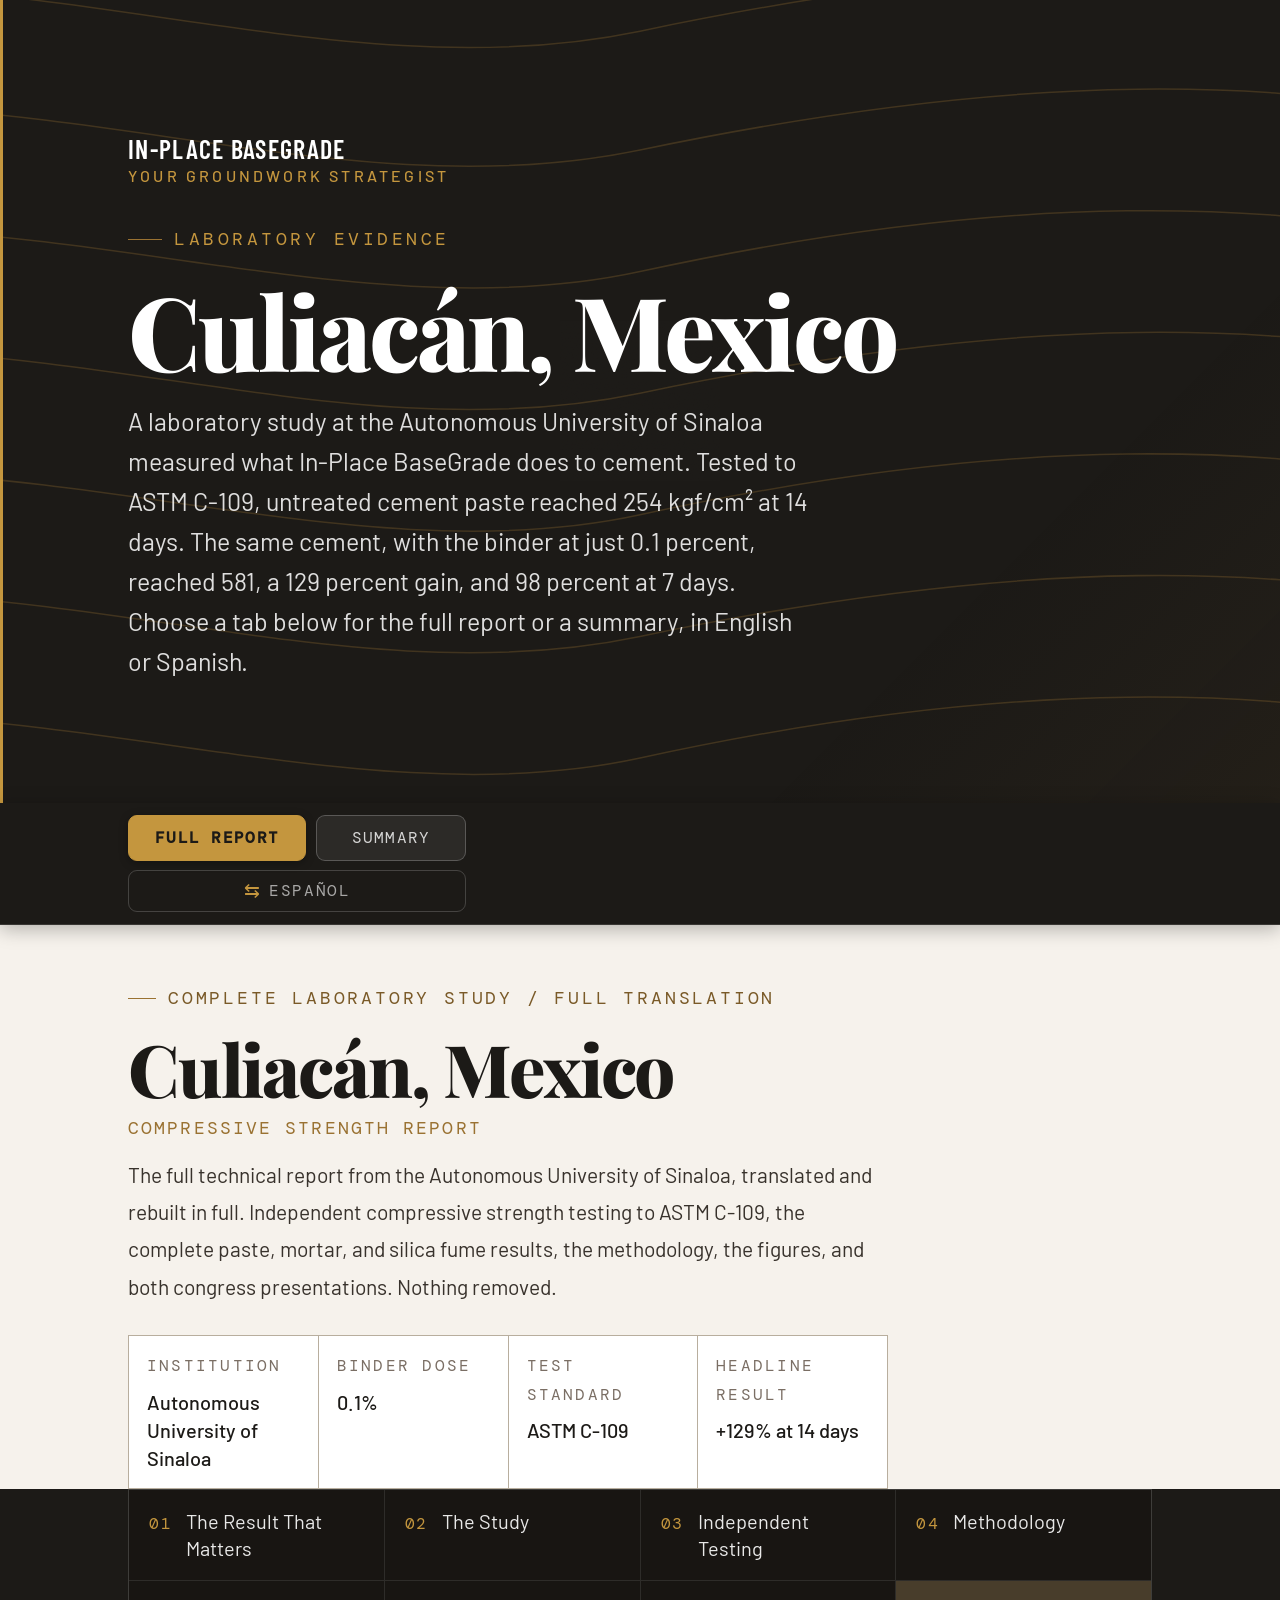
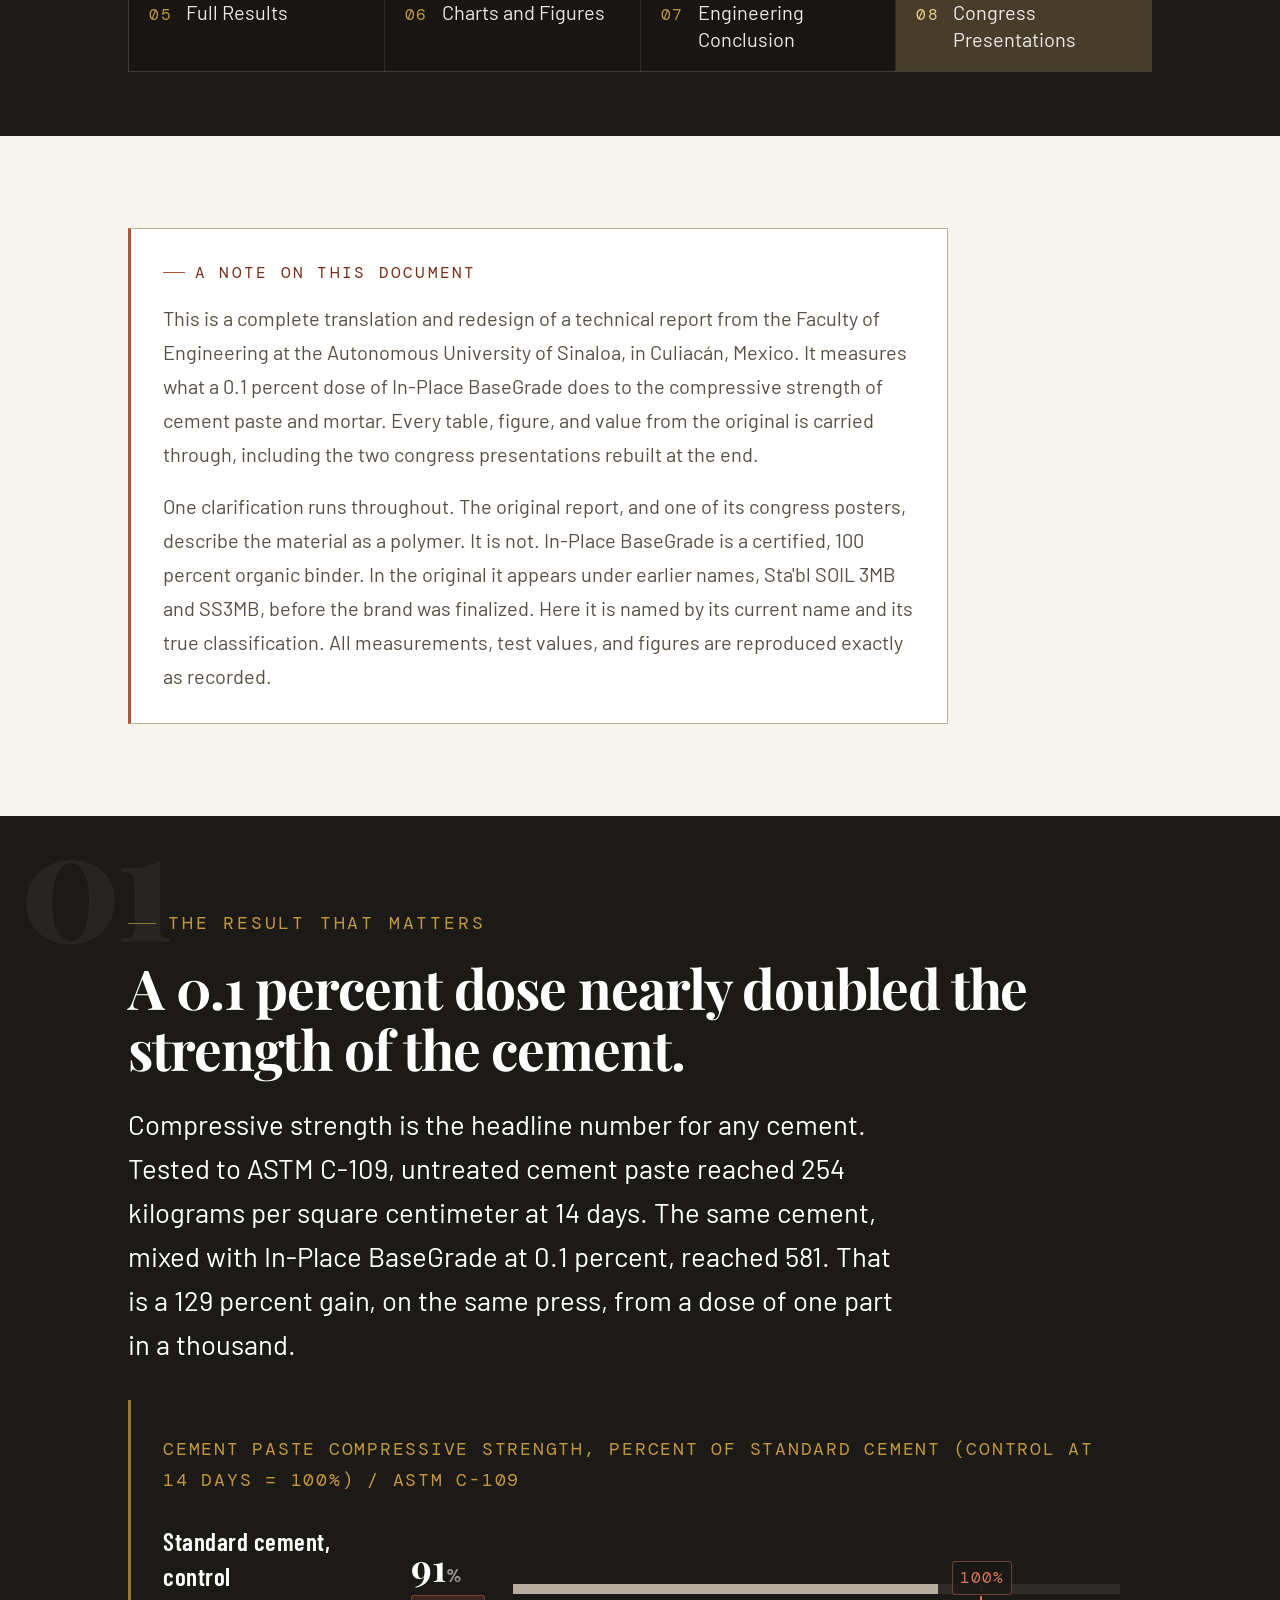
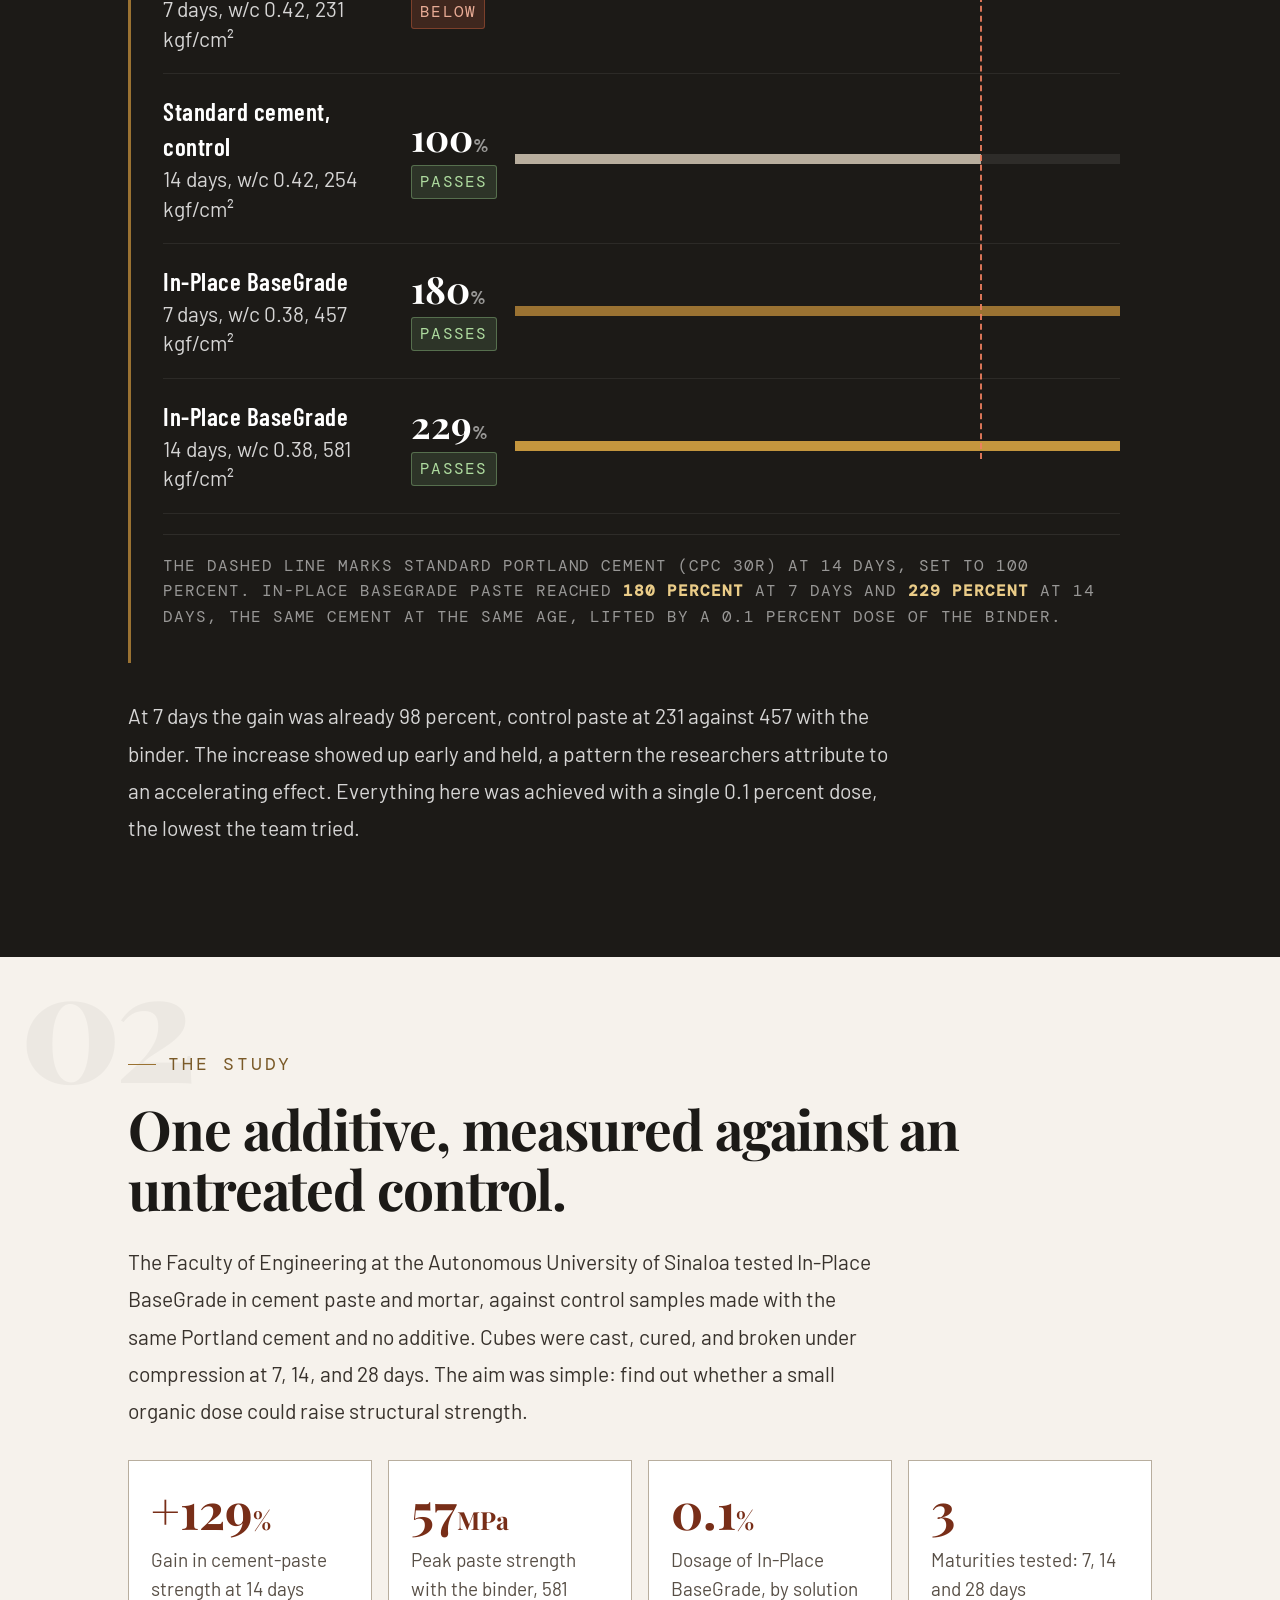
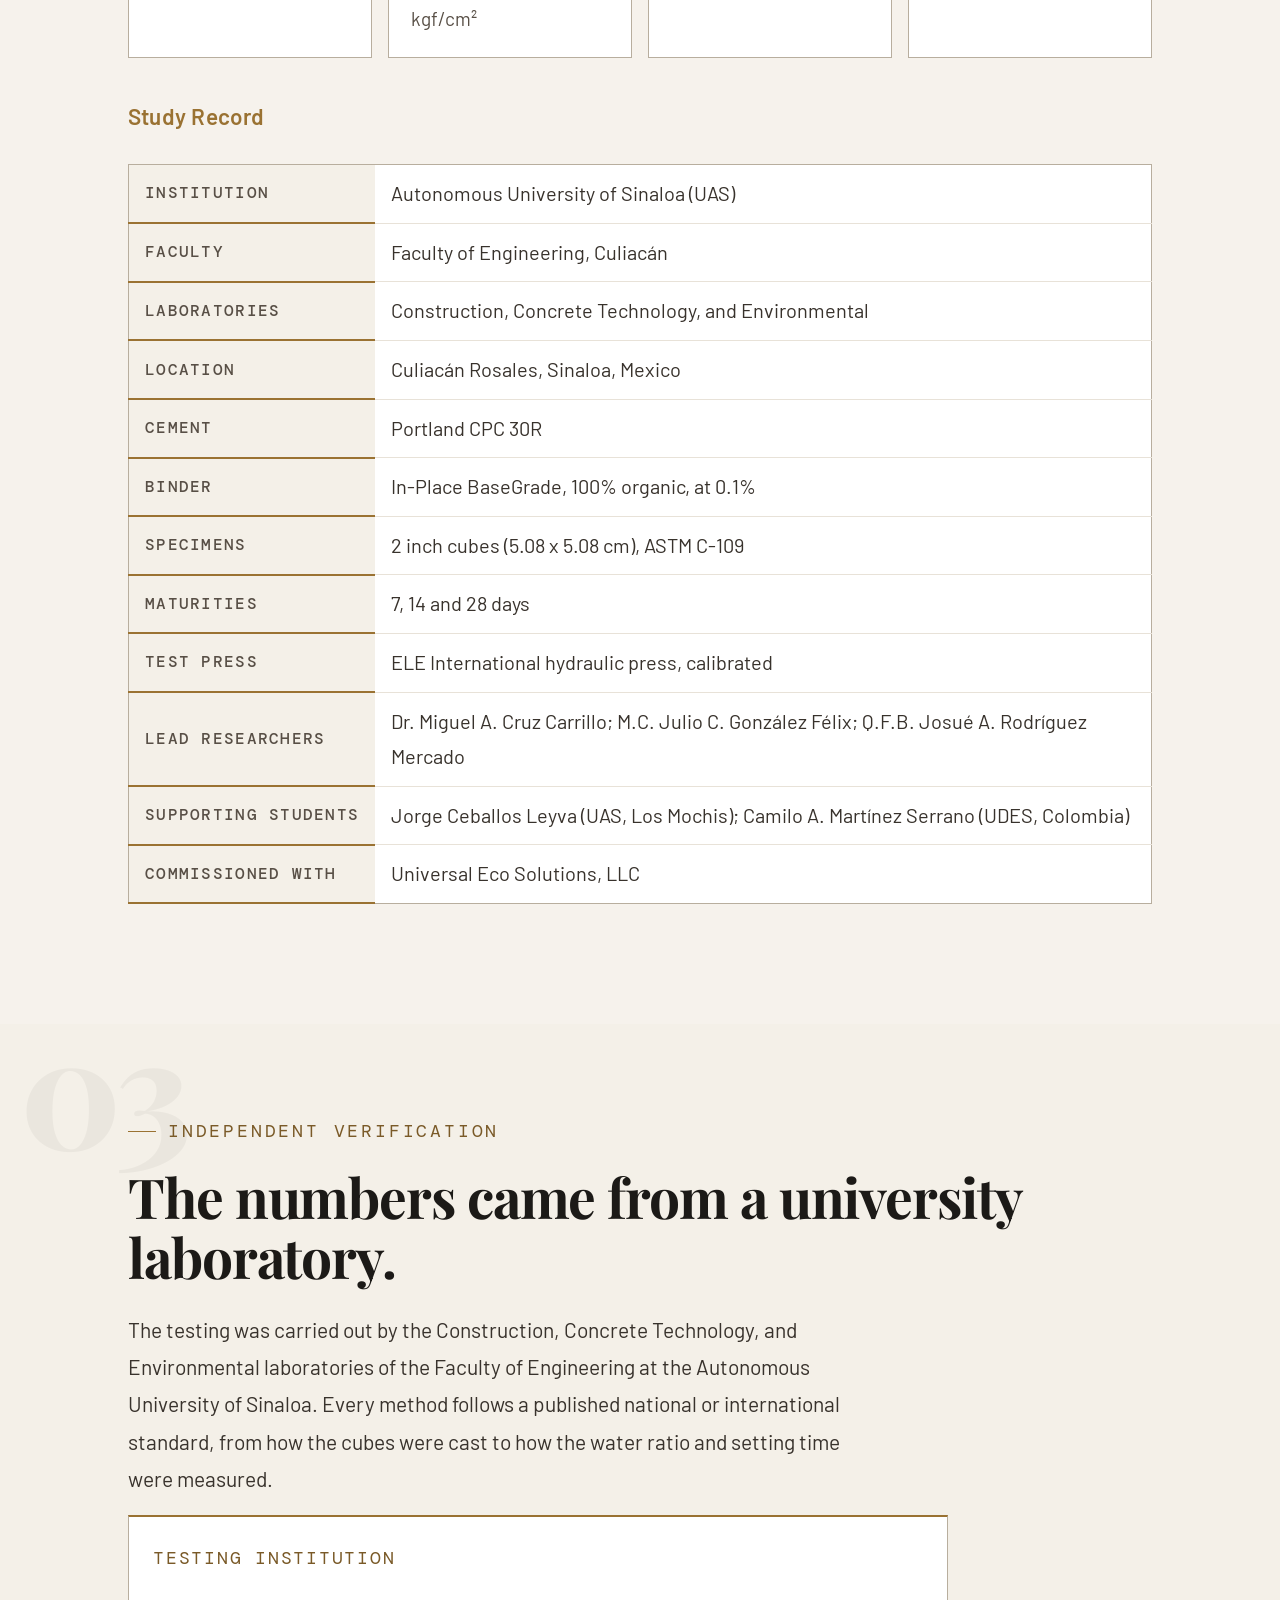
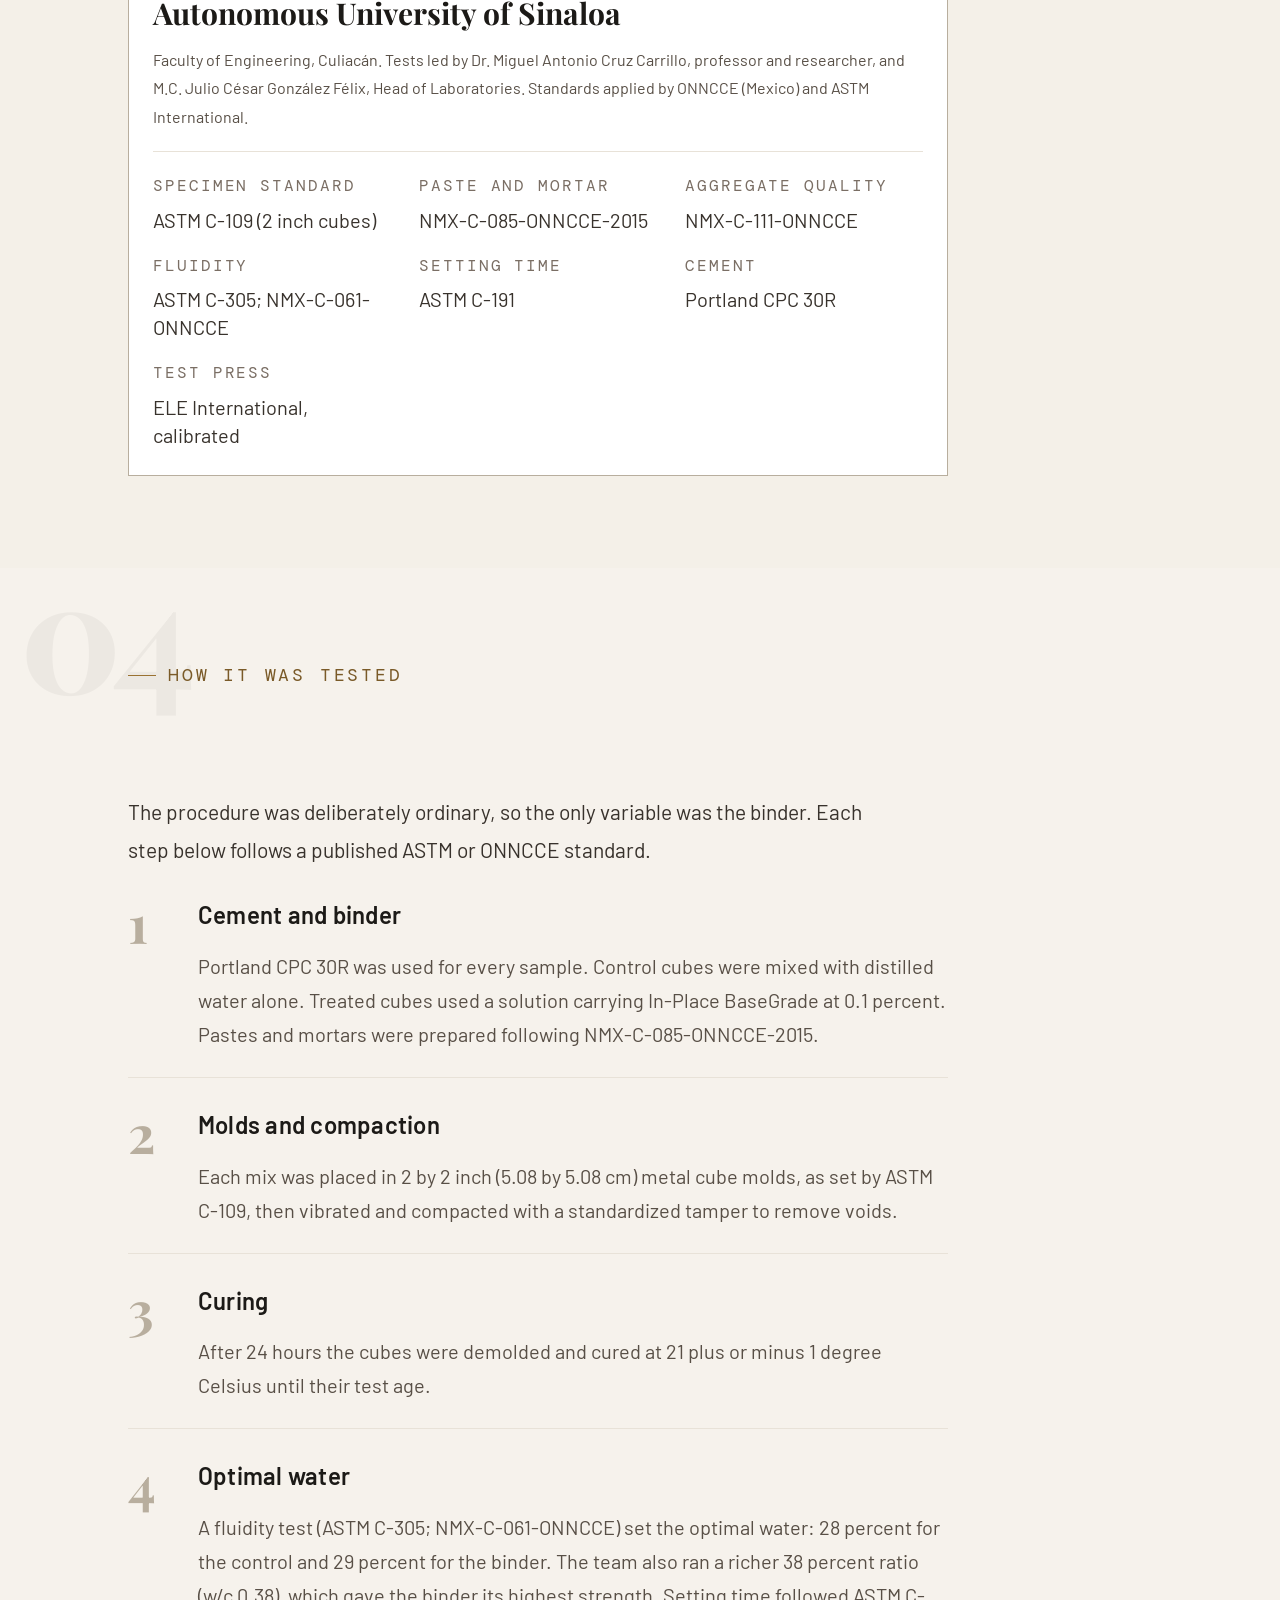
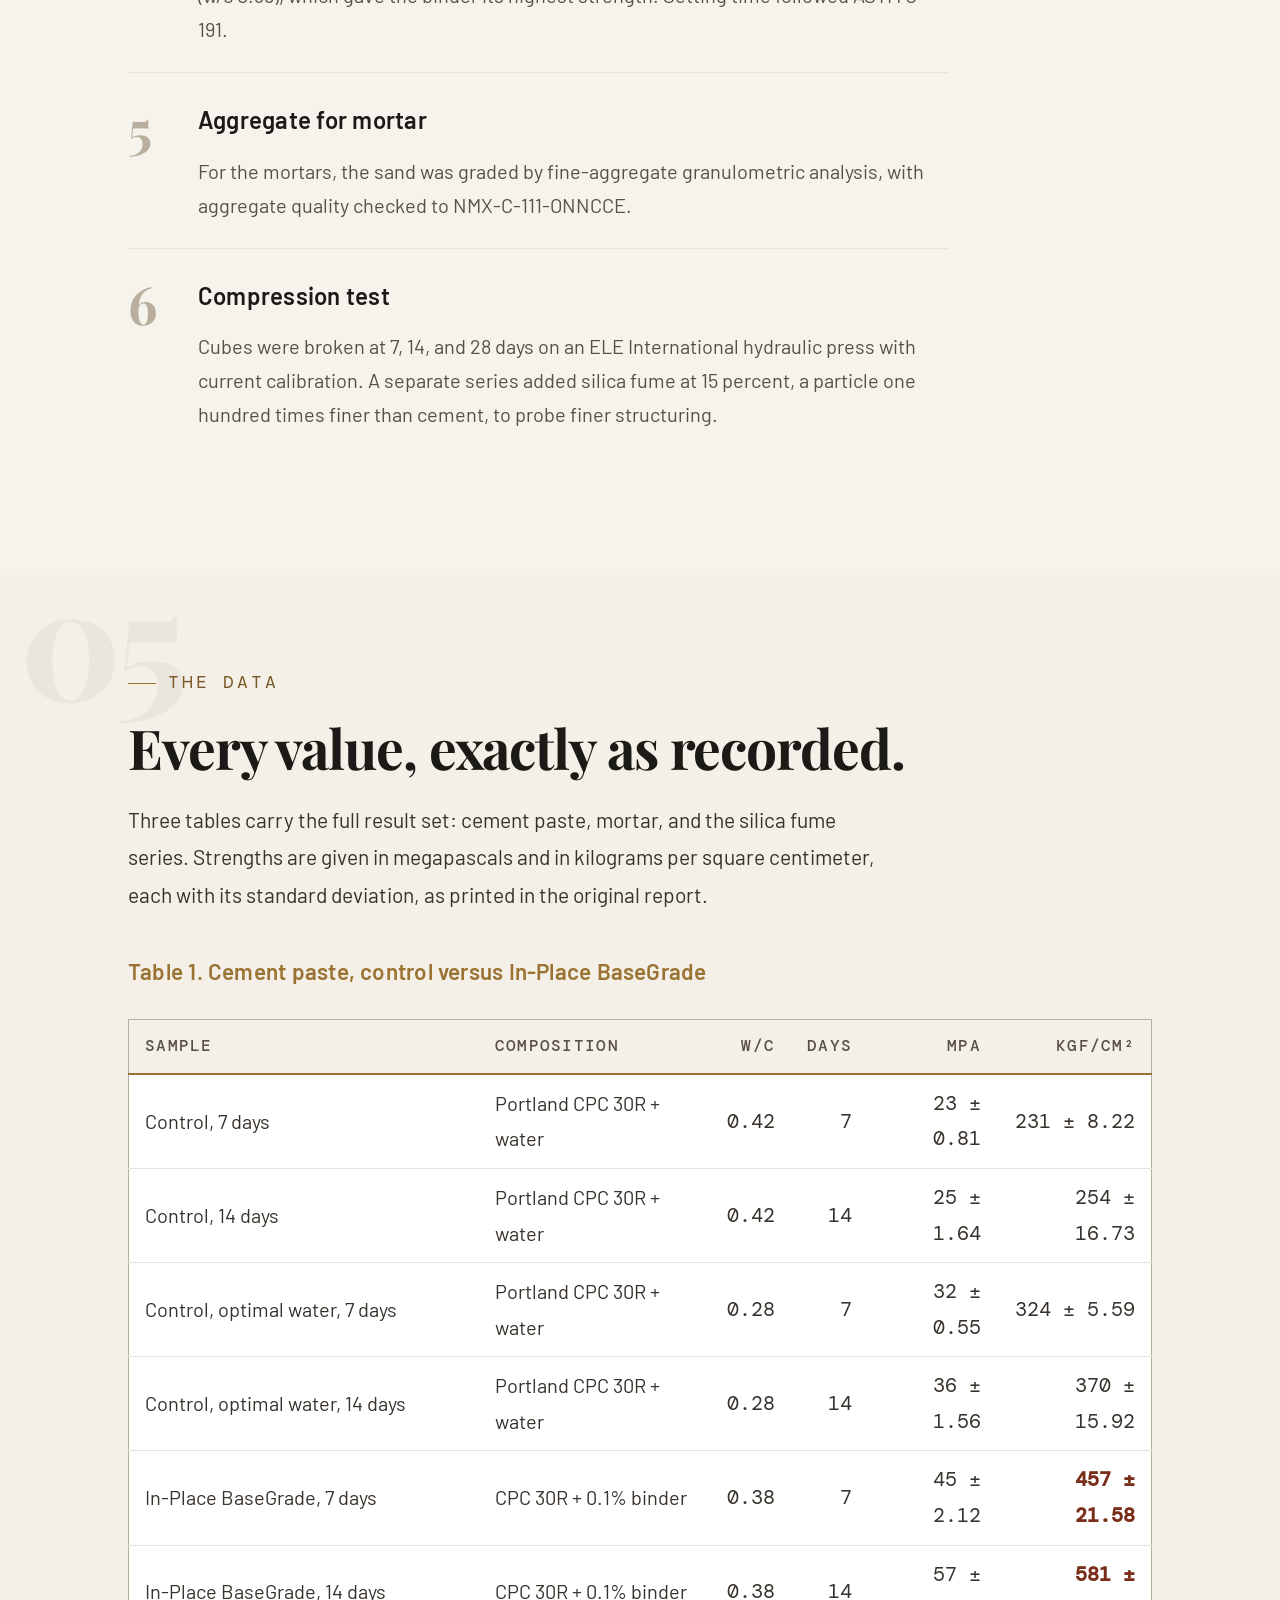
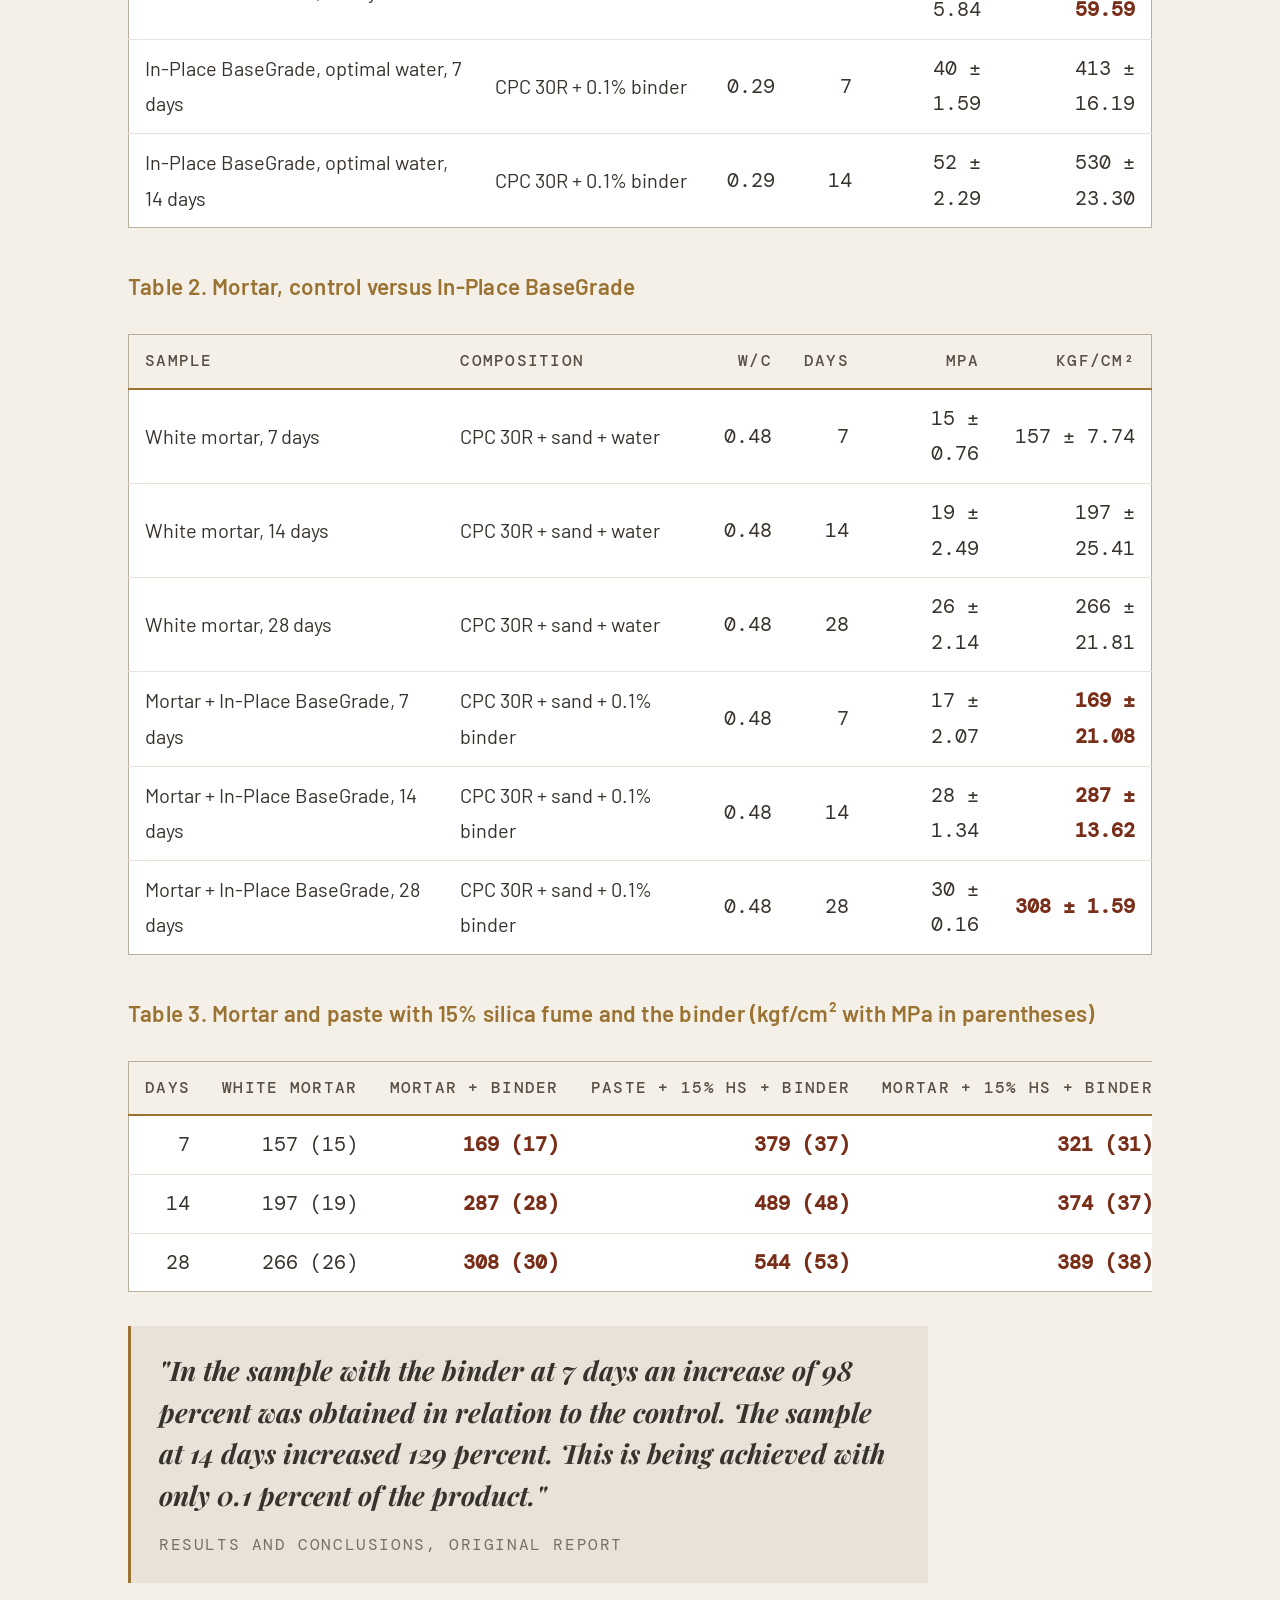
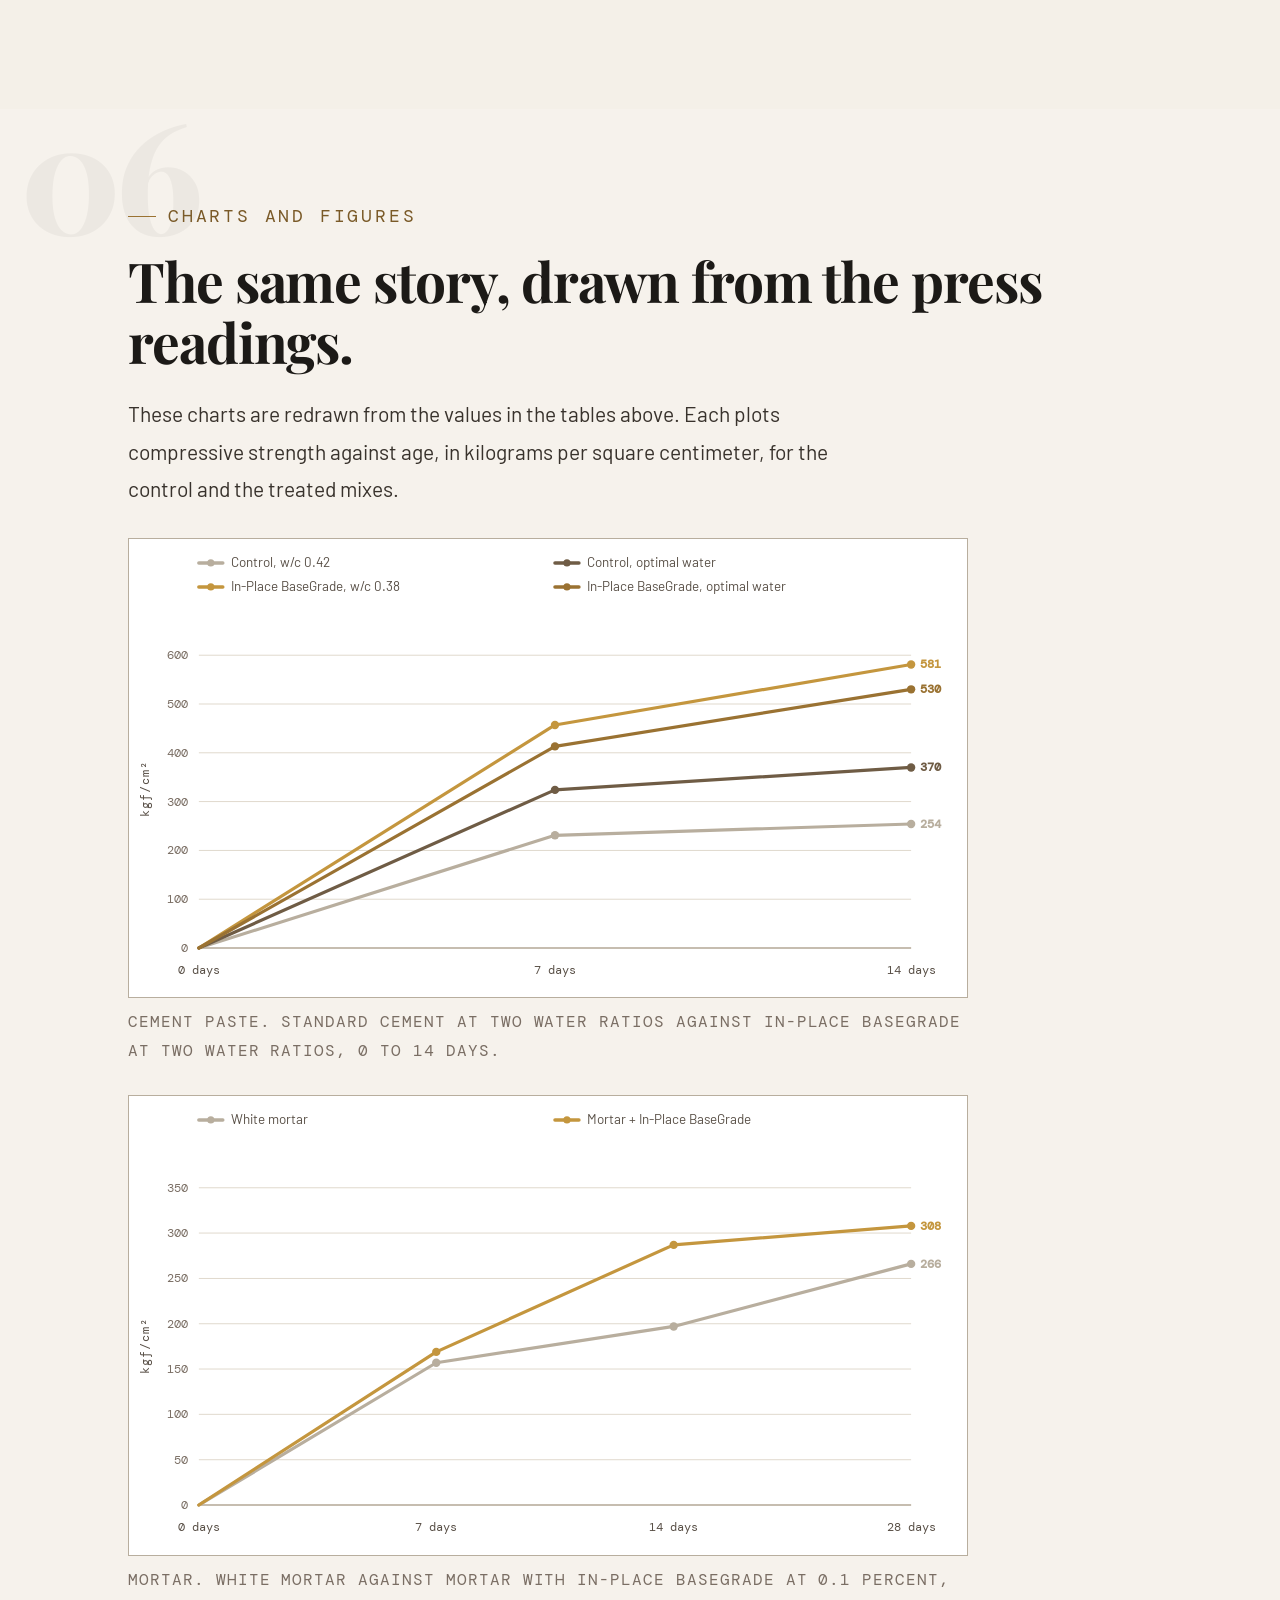
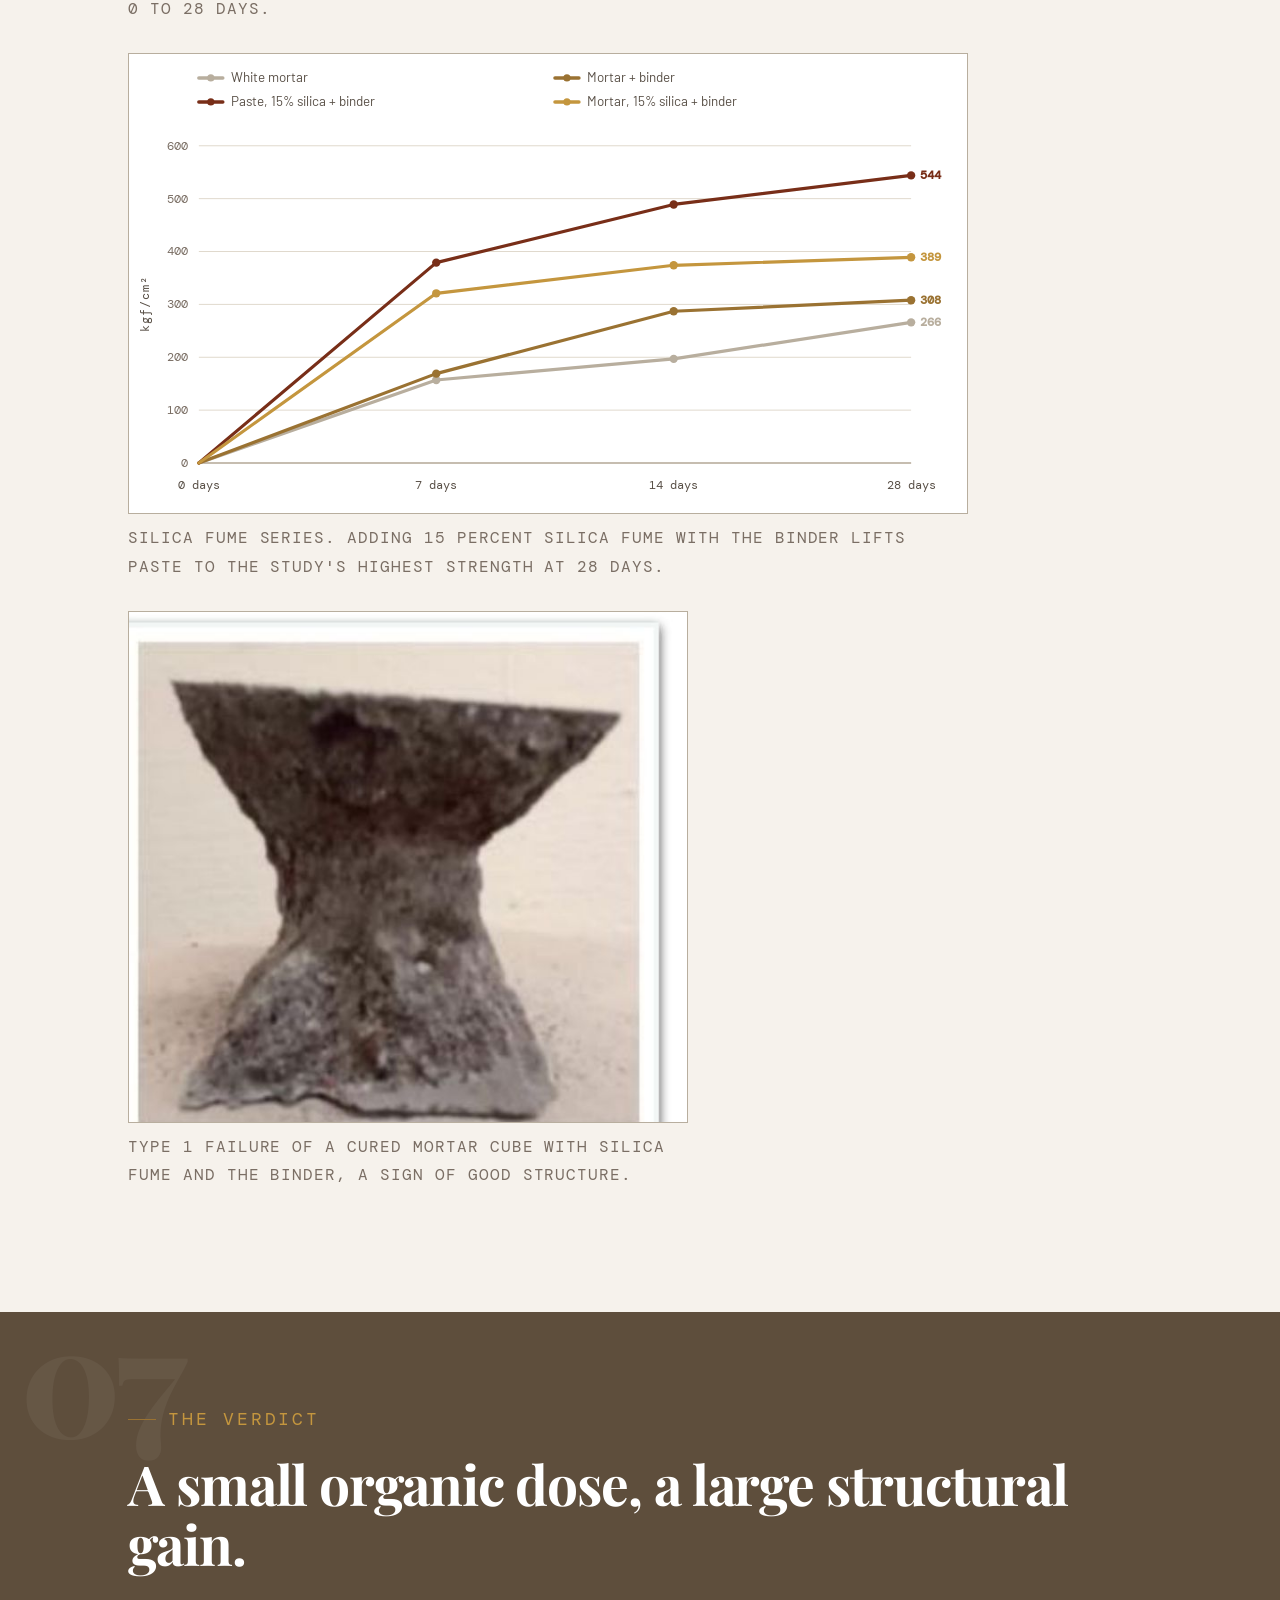
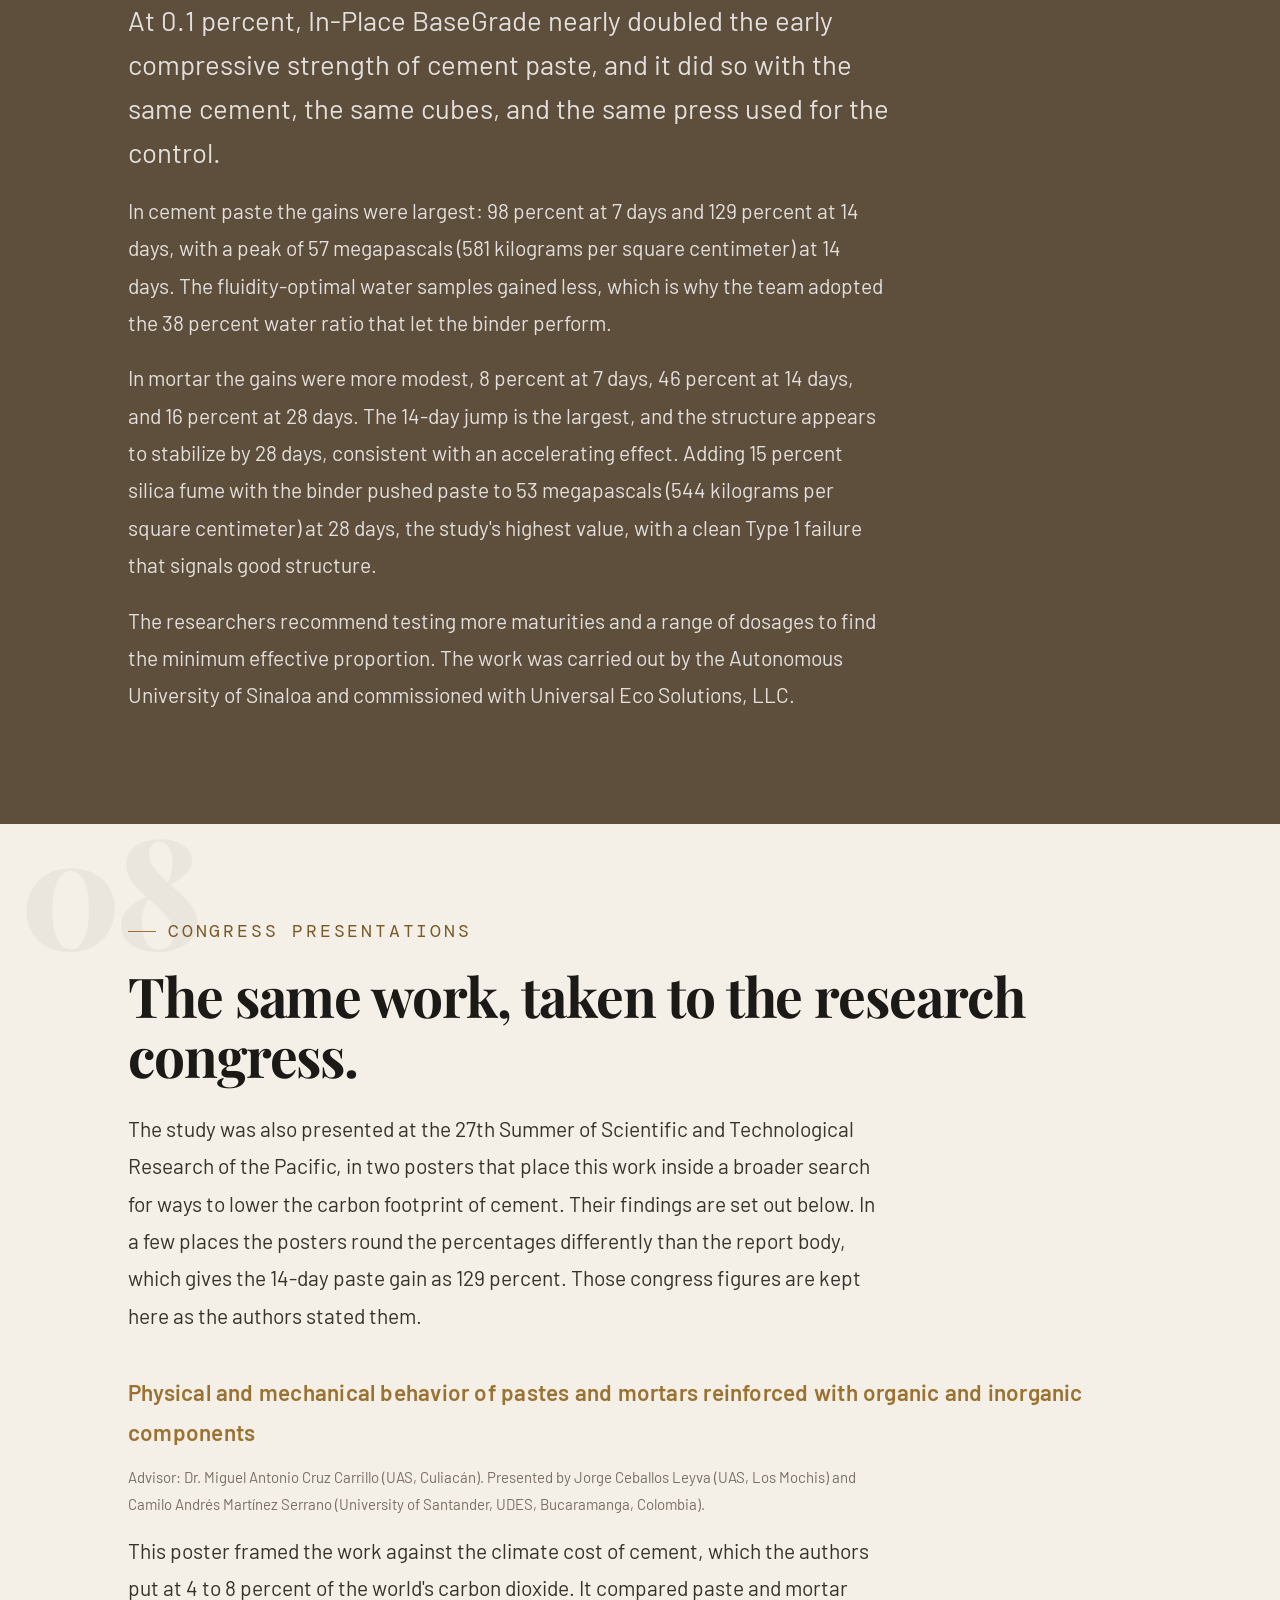
==== commit 50b9866c: "Fix visible script text, hero/photo layout, Peru toggles; accessibility font pass - Fix evidence doo" ====
--- a/concrete/index.html
+++ b/concrete/index.html
@@ -4,9 +4,8 @@
 <link rel="preconnect" href="https://fonts.googleapis.com">
 <link rel="preconnect" href="https://fonts.gstatic.com" crossorigin>
 <link href="https://fonts.googleapis.com/css2?family=Playfair+Display:ital,wght@0,700;0,800;1,700&family=Barlow:opsz,wght@6..14,300;6..14,400;6..14,500;6..14,600&family=Barlow+Condensed:wght@400;500;600;700&family=DM+Mono:wght@400;500&display=swap" rel="stylesheet">
-<link rel="stylesheet" href="assets/css/styles.css?v=5">
+<link rel="stylesheet" href="assets/css/styles.css?v=6">
 </head><body>
-<div style="background:#24211B;color:#F0C86C;text-align:center;font:600 13px/1.5 'Segoe UI',sans-serif;padding:8px 16px;">Under revision (2026-07-05): headline gains on this page compare mixes at different water-to-cement ratios; at matched ratios the measured gain is smaller. A corrected edition is in progress; values below are reproduced from the original study.</div>
 <section class="summary-hero cover"><div class="cover-diagonal"></div><div class="cover-inner">
 <div class="cover-wordmark">IN-PLACE BASEGRADE<span>Your Groundwork Strategist</span></div>
 <div class="cover-eyebrow">Laboratory Evidence</div>
--- a/concrete/assets/css/styles.css
+++ b/concrete/assets/css/styles.css
@@ -8,118 +8,118 @@
 }
 *{margin:0;padding:0;box-sizing:border-box;}
 html{scroll-behavior:smooth;}
-body{font-family:'Barlow',sans-serif;background:var(--page);color:var(--ink);font-size:clamp(17px,1.6vw,18px);line-height:1.78;overflow-x:hidden;}
+body{font-family:'Barlow',sans-serif;background:var(--page);color:var(--ink);font-size:clamp(21px,1.6vw,22.5px);line-height:1.78;overflow-x:hidden;}
 .container{width:100%;max-width:var(--max-w);margin:0 auto;padding:0 var(--col);}
 .cover{background:var(--ink);position:relative;overflow:hidden;}
 .cover-diagonal{position:absolute;top:0;right:0;width:40%;height:100%;background:linear-gradient(135deg,transparent 60%,rgba(154,114,50,.06) 100%);pointer-events:none;}
 .cover-inner{position:relative;z-index:2;padding:clamp(40px,7vw,72px) var(--col) clamp(40px,6vw,64px);max-width:var(--max-w);margin:0 auto;width:100%;}
-.cover-wordmark{font-family:'Barlow Condensed',sans-serif;font-size:21px;font-weight:600;color:#fff;letter-spacing:.05em;line-height:1;margin-bottom:6px;}
-.cover-wordmark span{display:block;font-family:'Barlow',sans-serif;font-size:13px;font-weight:500;letter-spacing:.2em;text-transform:uppercase;color:var(--bronze-light);margin-top:6px;}
-.cover-eyebrow{font-family:'DM Mono',monospace;font-size:14px;letter-spacing:.2em;text-transform:uppercase;color:var(--bronze-light);margin:40px 0 22px;display:flex;align-items:center;gap:12px;}
+.cover-wordmark{font-family:'Barlow Condensed',sans-serif;font-size:26px;font-weight:600;color:#fff;letter-spacing:.05em;line-height:1;margin-bottom:6px;}
+.cover-wordmark span{display:block;font-family:'Barlow',sans-serif;font-size:16px;font-weight:500;letter-spacing:.2em;text-transform:uppercase;color:var(--bronze-light);margin-top:6px;}
+.cover-eyebrow{font-family:'DM Mono',monospace;font-size:17.5px;letter-spacing:.2em;text-transform:uppercase;color:var(--bronze-light);margin:40px 0 22px;display:flex;align-items:center;gap:12px;}
 .cover-eyebrow::before{content:"";width:34px;height:1px;background:var(--bronze);display:inline-block;}
-.cover-h1{font-family:'Playfair Display',serif;font-size:clamp(46px,8vw,86px);line-height:1.03;letter-spacing:-.03em;color:#fff;font-weight:800;margin-bottom:18px;}
-.cover-sub{font-size:clamp(17px,2.1vw,20px);color:rgba(255,255,255,.86);font-weight:400;line-height:1.6;max-width:680px;}
+.cover-h1{font-family:'Playfair Display',serif;font-size:clamp(57.5px,8vw,107.5px);line-height:1.03;letter-spacing:-.03em;color:#fff;font-weight:800;margin-bottom:18px;}
+.cover-sub{font-size:clamp(21px,2.1vw,25px);color:rgba(255,255,255,.86);font-weight:400;line-height:1.6;max-width:680px;}
 .cover-sub-es{margin-top:20px;padding-top:20px;border-top:1px solid rgba(255,255,255,.16);color:rgba(255,255,255,.72);}
 .cover-rule{width:80px;height:2px;background:var(--bronze);margin:30px 0;}
 .cover-meta{display:grid;grid-template-columns:repeat(auto-fit,minmax(150px,1fr));gap:1px;background:rgba(255,255,255,.08);border:1px solid rgba(255,255,255,.08);max-width:760px;}
 .cover-meta-cell{padding:18px 20px;background:rgba(20,17,14,.82);}
-.cover-meta-k{font-family:'DM Mono',monospace;font-size:11px;letter-spacing:.14em;text-transform:uppercase;color:rgba(255,255,255,.5);margin-bottom:8px;}
-.cover-meta-v{font-size:16px;color:#fff;line-height:1.4;font-weight:500;}
+.cover-meta-k{font-family:'DM Mono',monospace;font-size:16px;letter-spacing:.14em;text-transform:uppercase;color:rgba(255,255,255,.5);margin-bottom:8px;}
+.cover-meta-v{font-size:20px;color:#fff;line-height:1.4;font-weight:500;}
 .toc{background:var(--ink);padding:0 0 clamp(40px,6vw,64px);}
 .toc-inner{max-width:var(--max-w);margin:0 auto;padding:0 var(--col);}
 .toc-grid{display:grid;grid-template-columns:repeat(auto-fit,minmax(220px,1fr));gap:1px;background:rgba(255,255,255,.08);border:1px solid rgba(255,255,255,.08);}
 .toc-item{padding:18px 20px;background:rgba(20,17,14,.82);display:flex;gap:14px;align-items:baseline;text-decoration:none;transition:background .2s;}
 .toc-item:hover{background:rgba(154,114,50,.18);}
-.toc-n{font-family:'DM Mono',monospace;font-size:13px;color:var(--bronze-light);letter-spacing:.1em;}
-.toc-t{font-size:16px;color:rgba(255,255,255,.9);line-height:1.35;}
+.toc-n{font-family:'DM Mono',monospace;font-size:16px;color:var(--bronze-light);letter-spacing:.1em;}
+.toc-t{font-size:20px;color:rgba(255,255,255,.9);line-height:1.35;}
 .section{padding:clamp(56px,8vw,92px) 0;position:relative;}
 .section-alt{background:var(--stone-light);}
 .section-stone{background:var(--stone);}
 .section-dark{background:var(--ink);}
 .section-earth{background:var(--earth);}
 .section-num-outer{position:relative;}
-.section-ghost-num{position:absolute;left:calc(var(--col) - 8px);top:-14px;font-family:'Playfair Display',serif;font-size:clamp(80px,12vw,140px);font-weight:800;line-height:1;color:rgba(0,0,0,.04);pointer-events:none;user-select:none;letter-spacing:-.04em;}
+.section-ghost-num{position:absolute;left:calc(var(--col) - 8px);top:-14px;font-family:'Playfair Display',serif;font-size:clamp(100px,12vw,175px);font-weight:800;line-height:1;color:rgba(0,0,0,.04);pointer-events:none;user-select:none;letter-spacing:-.04em;}
 .section-dark .section-ghost-num,.section-earth .section-ghost-num{color:rgba(255,255,255,.05);}
-.eyebrow{font-family:'DM Mono',monospace;font-size:14px;letter-spacing:.16em;text-transform:uppercase;color:#7a5a28;margin-bottom:18px;display:flex;align-items:center;gap:12px;position:relative;z-index:1;}
+.eyebrow{font-family:'DM Mono',monospace;font-size:17.5px;letter-spacing:.16em;text-transform:uppercase;color:#7a5a28;margin-bottom:18px;display:flex;align-items:center;gap:12px;position:relative;z-index:1;}
 .eyebrow::before{content:"";width:28px;height:1px;background:var(--bronze);display:inline-block;}
 .section-dark .eyebrow,.section-earth .eyebrow{color:var(--bronze-light);}
-h2{font-family:'Playfair Display',serif;font-size:clamp(28px,4.5vw,44px);line-height:1.1;letter-spacing:-.02em;margin-bottom:24px;color:var(--ink);font-weight:700;position:relative;z-index:1;}
+h2{font-family:'Playfair Display',serif;font-size:clamp(35px,4.5vw,55px);line-height:1.1;letter-spacing:-.02em;margin-bottom:24px;color:var(--ink);font-weight:700;position:relative;z-index:1;}
 .section-dark h2,.section-earth h2{color:#fff;}
-h3{font-family:'Barlow',sans-serif;font-size:18px;font-weight:600;color:var(--bronze);margin-bottom:12px;margin-top:38px;letter-spacing:.01em;}
+h3{font-family:'Barlow',sans-serif;font-size:22.5px;font-weight:600;color:var(--bronze);margin-bottom:12px;margin-top:38px;letter-spacing:.01em;}
 p{margin-bottom:18px;color:var(--ink-warm);max-width:760px;}
 .section-dark p,.section-earth p{color:rgba(255,255,255,.82);}
-.lead{font-size:clamp(19px,2.3vw,22px);line-height:1.6;color:var(--ink);font-weight:400;max-width:780px;}
+.lead{font-size:clamp(24px,2.3vw,27.5px);line-height:1.6;color:var(--ink);font-weight:400;max-width:780px;}
 .section-dark .lead{color:#fff;}
 strong{color:var(--ink);font-weight:600;}
 .section-dark strong,.section-earth strong{color:#fff;}
 .preface{background:#fff;border:1px solid var(--stone-dark);border-left:3px solid var(--rust-light);padding:30px 32px;max-width:820px;}
-.preface-label{font-family:'DM Mono',monospace;font-size:13px;letter-spacing:.14em;text-transform:uppercase;color:var(--rust);margin-bottom:14px;display:flex;align-items:center;gap:10px;}
+.preface-label{font-family:'DM Mono',monospace;font-size:16px;letter-spacing:.14em;text-transform:uppercase;color:var(--rust);margin-bottom:14px;display:flex;align-items:center;gap:10px;}
 .preface-label::before{content:"";width:22px;height:1px;background:var(--rust-light);display:inline-block;}
-.preface p{font-size:16px;line-height:1.7;color:var(--ink-mid);}
+.preface p{font-size:20px;line-height:1.7;color:var(--ink-mid);}
 .preface p:last-child{margin-bottom:0;}
 .dc-grid{display:grid;grid-template-columns:repeat(auto-fit,minmax(170px,1fr));gap:16px;margin:30px 0;}
 .dc{background:#fff;border:1px solid var(--stone-dark);padding:24px 22px;}
-.dc-num{font-family:'Playfair Display',serif;font-size:clamp(30px,4vw,40px);line-height:1;color:var(--rust);margin-bottom:10px;font-weight:700;}
-.dc-label{font-size:15px;color:var(--ink-mid);line-height:1.55;}
+.dc-num{font-family:'Playfair Display',serif;font-size:clamp(37.5px,4vw,50px);line-height:1;color:var(--rust);margin-bottom:10px;font-weight:700;}
+.dc-label{font-size:19px;color:var(--ink-mid);line-height:1.55;}
 .tb{background:var(--ink);padding:34px 32px;margin:34px 0;border-left:3px solid var(--bronze);position:relative;}
-.tb-label{font-family:'DM Mono',monospace;font-size:14px;letter-spacing:.1em;text-transform:uppercase;color:var(--bronze-light);margin-bottom:28px;}
+.tb-label{font-family:'DM Mono',monospace;font-size:17.5px;letter-spacing:.1em;text-transform:uppercase;color:var(--bronze-light);margin-bottom:28px;}
 .tr{display:flex;align-items:center;gap:18px;margin-bottom:20px;padding-bottom:20px;border-bottom:1px solid rgba(255,255,255,.07);flex-wrap:wrap;}
 .tr:last-of-type{border-bottom:none;}
-.tr-name{font-size:17px;color:rgba(255,255,255,.82);flex:0 0 230px;line-height:1.4;}
-.tr-name b{color:#fff;font-weight:600;display:block;font-family:'Barlow Condensed',sans-serif;font-size:20px;letter-spacing:.02em;}
+.tr-name{font-size:21px;color:rgba(255,255,255,.82);flex:0 0 230px;line-height:1.4;}
+.tr-name b{color:#fff;font-weight:600;display:block;font-family:'Barlow Condensed',sans-serif;font-size:25px;letter-spacing:.02em;}
 .tr-val-wrap{flex:0 0 84px;}
-.tr-val{font-family:'Playfair Display',serif;font-size:30px;color:#fff;font-weight:700;line-height:1;}
-.tr-val small{font-size:15px;color:rgba(255,255,255,.55);font-family:'Barlow',sans-serif;}
+.tr-val{font-family:'Playfair Display',serif;font-size:37.5px;color:#fff;font-weight:700;line-height:1;}
+.tr-val small{font-size:19px;color:rgba(255,255,255,.55);font-family:'Barlow',sans-serif;}
 .tr-bar-wrap{flex:1;height:10px;background:rgba(255,255,255,.08);min-width:120px;overflow:hidden;position:relative;}
 .tr-bar{height:100%;width:0;transition:width 1.6s cubic-bezier(.16,1,.3,1);}
 .tr-bar.b-base{background:var(--stone-dark);}
 .tr-bar.b-mid{background:var(--bronze);}
 .tr-bar.b-hi{background:var(--bronze-light);}
-.tb-threshold{margin-top:6px;font-family:'DM Mono',monospace;font-size:13px;letter-spacing:.06em;text-transform:uppercase;color:rgba(255,255,255,.55);line-height:1.6;border-top:1px solid rgba(255,255,255,.08);padding-top:18px;}
+.tb-threshold{margin-top:6px;font-family:'DM Mono',monospace;font-size:16px;letter-spacing:.06em;text-transform:uppercase;color:rgba(255,255,255,.55);line-height:1.6;border-top:1px solid rgba(255,255,255,.08);padding-top:18px;}
 .tb-threshold b{color:var(--bronze-pale);}
 .table-wrap{overflow-x:auto;margin:28px 0;}
-.lt{width:100%;border-collapse:collapse;font-size:16px;min-width:480px;background:#fff;border:1px solid var(--stone-dark);}
-.lt th{text-align:left;padding:12px 16px;font-size:13px;font-family:'DM Mono',monospace;letter-spacing:.08em;text-transform:uppercase;color:var(--ink-mid);font-weight:500;white-space:nowrap;border-bottom:2px solid var(--bronze);background:var(--stone-light);}
+.lt{width:100%;border-collapse:collapse;font-size:20px;min-width:480px;background:#fff;border:1px solid var(--stone-dark);}
+.lt th{text-align:left;padding:12px 16px;font-size:16px;font-family:'DM Mono',monospace;letter-spacing:.08em;text-transform:uppercase;color:var(--ink-mid);font-weight:500;white-space:nowrap;border-bottom:2px solid var(--bronze);background:var(--stone-light);}
 .lt td{padding:11px 16px;border-bottom:1px solid var(--stone);color:var(--ink-warm);}
 .lt tr:last-child td{border-bottom:none;}
 .lt td.num,.lt th.num{text-align:right;font-family:'DM Mono',monospace;font-variant-numeric:tabular-nums;}
 .lt td.hi{color:var(--rust);font-weight:600;}
-.lt tr.group td{background:var(--stone);font-family:'DM Mono',monospace;font-size:12px;letter-spacing:.08em;text-transform:uppercase;color:var(--ink-mid);font-weight:500;}
+.lt tr.group td{background:var(--stone);font-family:'DM Mono',monospace;font-size:16px;letter-spacing:.08em;text-transform:uppercase;color:var(--ink-mid);font-weight:500;}
 .lt tr.total td{background:var(--stone-light);font-weight:600;color:var(--ink);border-top:2px solid var(--stone-dark);}
 .cred{border:1px solid var(--stone-dark);border-top:2px solid var(--bronze);padding:26px 24px;background:#fff;max-width:820px;}
-.cred-org{font-family:'DM Mono',monospace;font-size:14px;letter-spacing:.1em;text-transform:uppercase;color:#7a5a28;margin-bottom:12px;}
-.cred-name{font-family:'Playfair Display',serif;font-size:24px;color:var(--ink);font-weight:700;margin-bottom:6px;}
+.cred-org{font-family:'DM Mono',monospace;font-size:17.5px;letter-spacing:.1em;text-transform:uppercase;color:#7a5a28;margin-bottom:12px;}
+.cred-name{font-family:'Playfair Display',serif;font-size:30px;color:var(--ink);font-weight:700;margin-bottom:6px;}
 .cred-grid{display:grid;grid-template-columns:repeat(auto-fit,minmax(180px,1fr));gap:18px 28px;margin-top:20px;padding-top:20px;border-top:1px solid var(--stone);}
-.cred-k{font-family:'DM Mono',monospace;font-size:11px;letter-spacing:.12em;text-transform:uppercase;color:var(--ink-light);margin-bottom:5px;}
-.cred-v{font-size:16px;color:var(--ink-warm);line-height:1.4;}
+.cred-k{font-family:'DM Mono',monospace;font-size:16px;letter-spacing:.12em;text-transform:uppercase;color:var(--ink-light);margin-bottom:5px;}
+.cred-v{font-size:20px;color:var(--ink-warm);line-height:1.4;}
 .ps{display:flex;gap:22px;align-items:flex-start;margin:26px 0;padding-bottom:26px;border-bottom:1px solid var(--stone);max-width:820px;}
 .ps:last-child{border-bottom:none;}
-.ps-num{font-family:'Playfair Display',serif;font-size:42px;color:var(--stone-dark);line-height:1;min-width:48px;padding-top:2px;font-weight:700;}
-.ps-body h3{margin-top:0;color:var(--ink);font-size:19px;}
-.ps-body p{margin-bottom:0;color:var(--ink-mid);font-size:16px;line-height:1.7;}
+.ps-num{font-family:'Playfair Display',serif;font-size:52.5px;color:var(--stone-dark);line-height:1;min-width:48px;padding-top:2px;font-weight:700;}
+.ps-body h3{margin-top:0;color:var(--ink);font-size:24px;}
+.ps-body p{margin-bottom:0;color:var(--ink-mid);font-size:20px;line-height:1.7;}
 .pq{margin:34px 0;padding:24px 28px;border-left:3px solid var(--bronze);background:var(--stone);max-width:800px;}
-.pq p{font-family:'Playfair Display',serif;font-size:clamp(18px,2.1vw,22px);line-height:1.55;color:var(--ink-warm);font-style:italic;margin:0;font-weight:700;}
-.pq cite{display:block;margin-top:14px;font-family:'DM Mono',monospace;font-size:12px;letter-spacing:.1em;text-transform:uppercase;color:var(--ink-light);font-style:normal;}
+.pq p{font-family:'Playfair Display',serif;font-size:clamp(22.5px,2.1vw,27.5px);line-height:1.55;color:var(--ink-warm);font-style:italic;margin:0;font-weight:700;}
+.pq cite{display:block;margin-top:14px;font-family:'DM Mono',monospace;font-size:16px;letter-spacing:.1em;text-transform:uppercase;color:var(--ink-light);font-style:normal;}
 .fig{margin:30px 0;max-width:840px;}
 .fig img{width:100%;display:block;border:1px solid var(--stone-dark);}
-.fig figcaption{font-family:'DM Mono',monospace;font-size:13px;letter-spacing:.06em;text-transform:uppercase;color:var(--ink-light);margin-top:10px;}
+.fig figcaption{font-family:'DM Mono',monospace;font-size:16px;letter-spacing:.06em;text-transform:uppercase;color:var(--ink-light);margin-top:10px;}
 .gallery{display:grid;grid-template-columns:repeat(auto-fit,minmax(248px,1fr));gap:18px;margin:30px 0;}
 .gal figure{margin:0;}
 .gal img{width:100%;height:198px;object-fit:cover;display:block;border:1px solid var(--stone-dark);}
-.gal figcaption{font-family:'DM Mono',monospace;font-size:12px;letter-spacing:.05em;text-transform:uppercase;color:var(--ink-light);margin-top:8px;line-height:1.4;}
-.gal .ph{font-size:11px;color:var(--ink-mid);text-transform:none;letter-spacing:0;font-family:'Barlow',sans-serif;font-style:italic;}
+.gal figcaption{font-family:'DM Mono',monospace;font-size:16px;letter-spacing:.05em;text-transform:uppercase;color:var(--ink-light);margin-top:8px;line-height:1.4;}
+.gal .ph{font-size:16px;color:var(--ink-mid);text-transform:none;letter-spacing:0;font-family:'Barlow',sans-serif;font-style:italic;}
 .certgrid{display:grid;grid-template-columns:repeat(auto-fit,minmax(300px,1fr));gap:18px;margin:30px 0;}
 .cert figure{margin:0;}
 .cert img{width:100%;display:block;border:1px solid var(--stone-dark);background:#fff;}
-.cert figcaption{font-family:'DM Mono',monospace;font-size:12px;letter-spacing:.05em;text-transform:uppercase;color:var(--ink-light);margin-top:8px;}
+.cert figcaption{font-family:'DM Mono',monospace;font-size:16px;letter-spacing:.05em;text-transform:uppercase;color:var(--ink-light);margin-top:8px;}
 .footer{background:var(--ink);padding:56px 0 40px;position:relative;}
 .footer-inner{display:flex;justify-content:space-between;align-items:flex-start;gap:36px;flex-wrap:wrap;}
-.footer-brand{font-family:'Playfair Display',serif;font-size:22px;color:#fff;font-weight:700;margin-bottom:8px;}
-.footer-tag{font-size:16px;color:rgba(255,255,255,.68);font-style:italic;margin-bottom:16px;}
-.footer-cred{font-family:'DM Mono',monospace;font-size:13px;letter-spacing:.08em;text-transform:uppercase;color:rgba(255,255,255,.6);line-height:2;}
-.footer-disclaimer{font-size:14px;color:rgba(255,255,255,.62);max-width:400px;line-height:1.72;font-style:italic;}
-.footer-copy{font-family:'DM Mono',monospace;font-size:13px;letter-spacing:.08em;text-transform:uppercase;color:rgba(255,255,255,.5);margin-top:36px;padding-top:22px;border-top:1px solid rgba(255,255,255,.08);}
-@media (max-width:720px){:root{--col:20px;}.tr-name{flex:0 0 100%;}.tr-val-wrap{flex:0 0 70px;}.ps{gap:16px;}.ps-num{font-size:34px;min-width:38px;}}
+.footer-brand{font-family:'Playfair Display',serif;font-size:27.5px;color:#fff;font-weight:700;margin-bottom:8px;}
+.footer-tag{font-size:20px;color:rgba(255,255,255,.68);font-style:italic;margin-bottom:16px;}
+.footer-cred{font-family:'DM Mono',monospace;font-size:16px;letter-spacing:.08em;text-transform:uppercase;color:rgba(255,255,255,.6);line-height:2;}
+.footer-disclaimer{font-size:17.5px;color:rgba(255,255,255,.62);max-width:400px;line-height:1.72;font-style:italic;}
+.footer-copy{font-family:'DM Mono',monospace;font-size:16px;letter-spacing:.08em;text-transform:uppercase;color:rgba(255,255,255,.5);margin-top:36px;padding-top:22px;border-top:1px solid rgba(255,255,255,.08);}
+@media (max-width:720px){:root{--col:20px;}.tr-name{flex:0 0 100%;}.tr-val-wrap{flex:0 0 70px;}.ps{gap:16px;}.ps-num{font-size:42.5px;min-width:38px;}}
 @media print{body{font-size:11pt;}.section{padding:30px 0;}.toc{display:none;}.section-ghost-num{display:none;}.section-dark,.cover,.footer,.tb{-webkit-print-color-adjust:exact;print-color-adjust:exact;}.certgrid,.gallery{break-inside:avoid;}}
 
 .lz{background:var(--stone-mid);min-height:20px;}
@@ -127,13 +127,13 @@
 .tabs-inner{max-width:var(--max-w);margin:0 auto;padding:12px var(--col);display:flex;justify-content:flex-start;}
 .tabs-group{display:flex;flex-direction:column;gap:9px;width:max-content;max-width:100%;}
 .tabs-types{display:flex;gap:10px;}
-.type-btn{appearance:none;cursor:pointer;flex:0 0 auto;min-width:150px;font-family:'DM Mono',monospace;font-size:13px;letter-spacing:.08em;text-transform:uppercase;color:rgba(255,255,255,.8);background:rgba(255,255,255,.07);border:1px solid rgba(255,255,255,.22);border-radius:9px;padding:11px 26px;white-space:nowrap;transition:color .18s,background .18s,border-color .18s,transform .1s;min-height:46px;display:flex;align-items:center;justify-content:center;}
+.type-btn{appearance:none;cursor:pointer;flex:0 0 auto;min-width:150px;font-family:'DM Mono',monospace;font-size:16px;letter-spacing:.08em;text-transform:uppercase;color:rgba(255,255,255,.8);background:rgba(255,255,255,.07);border:1px solid rgba(255,255,255,.22);border-radius:9px;padding:11px 26px;white-space:nowrap;transition:color .18s,background .18s,border-color .18s,transform .1s;min-height:46px;display:flex;align-items:center;justify-content:center;}
 .type-btn:hover{color:#fff;background:rgba(255,255,255,.13);border-color:rgba(255,255,255,.4);}
 .type-btn:active{transform:translateY(1px);}
 .type-btn.active{color:var(--ink);background:var(--bronze-light);border-color:var(--bronze-light);font-weight:600;box-shadow:0 2px 10px rgba(0,0,0,.3);}
-.lang-switch{appearance:none;cursor:pointer;width:100%;font-family:'DM Mono',monospace;font-size:12px;letter-spacing:.1em;text-transform:uppercase;color:rgba(255,255,255,.62);background:none;border:1px solid rgba(255,255,255,.18);border-radius:9px;padding:9px 16px;display:flex;align-items:center;justify-content:center;gap:8px;white-space:nowrap;transition:color .18s,background .18s,border-color .18s;min-height:42px;}
+.lang-switch{appearance:none;cursor:pointer;width:100%;font-family:'DM Mono',monospace;font-size:16px;letter-spacing:.1em;text-transform:uppercase;color:rgba(255,255,255,.62);background:none;border:1px solid rgba(255,255,255,.18);border-radius:9px;padding:9px 16px;display:flex;align-items:center;justify-content:center;gap:8px;white-space:nowrap;transition:color .18s,background .18s,border-color .18s;min-height:42px;}
 .lang-switch:hover{color:#fff;border-color:var(--bronze-light);background:rgba(255,255,255,.06);}
-.lang-switch .ls-ic{font-size:15px;color:var(--bronze-light);line-height:1;}
+.lang-switch .ls-ic{font-size:19px;color:var(--bronze-light);line-height:1;}
 @media(max-width:600px){
   .tabs-group{width:100%;}
   .tabs-types{gap:8px;}
@@ -143,12 +143,12 @@
 .tab-panel.active{display:block;}
 .summary-hero{padding:clamp(40px,6vw,64px) 0 clamp(24px,4vw,40px);}
 .doc-head{padding:clamp(40px,5vw,58px) 0 0;}
-.doc-title{font-family:'Playfair Display',serif;font-weight:800;font-size:clamp(34px,6vw,58px);line-height:1.02;letter-spacing:-.03em;color:var(--ink);margin-bottom:18px;}
-.doc-title span{display:block;font-family:'DM Mono',monospace;font-size:14px;font-weight:400;letter-spacing:.12em;text-transform:uppercase;color:var(--bronze);margin-top:14px;}
+.doc-title{font-family:'Playfair Display',serif;font-weight:800;font-size:clamp(42.5px,6vw,72.5px);line-height:1.02;letter-spacing:-.03em;color:var(--ink);margin-bottom:18px;}
+.doc-title span{display:block;font-family:'DM Mono',monospace;font-size:17.5px;font-weight:400;letter-spacing:.12em;text-transform:uppercase;color:var(--bronze);margin-top:14px;}
 .doc-meta{display:grid;grid-template-columns:repeat(auto-fit,minmax(150px,1fr));gap:1px;background:var(--stone-dark);border:1px solid var(--stone-dark);max-width:760px;margin-top:30px;}
 .doc-meta-cell{padding:16px 18px;background:#fff;}
-.doc-meta-k{font-family:'DM Mono',monospace;font-size:11px;letter-spacing:.14em;text-transform:uppercase;color:var(--ink-light);margin-bottom:7px;}
-.doc-meta-v{font-size:16px;color:var(--ink);font-weight:500;line-height:1.4;}
+.doc-meta-k{font-family:'DM Mono',monospace;font-size:16px;letter-spacing:.14em;text-transform:uppercase;color:var(--ink-light);margin-bottom:7px;}
+.doc-meta-v{font-size:20px;color:var(--ink);font-weight:500;line-height:1.4;}
 
 /* ============================================================
    Interactive enhancements
@@ -170,8 +170,8 @@
 /* --- CBR threshold line + pass/below tags --- */
 .tb-thr{position:absolute;width:0;border-left:2px dashed var(--warm-red);opacity:0;transition:opacity .55s .35s;z-index:4;pointer-events:none;}
 .tb-thr.show{opacity:.9;}
-.tb-thr-flag{position:absolute;top:-15px;left:0;transform:translateX(-50%);font-family:'DM Mono',monospace;font-size:10px;letter-spacing:.06em;color:var(--warm-red);background:rgba(28,26,23,.92);padding:2px 7px;white-space:nowrap;border:1px solid rgba(240,128,96,.45);border-radius:3px;}
-.tr-tag{display:inline-block;margin-top:9px;font-family:'DM Mono',monospace;font-size:10px;letter-spacing:.08em;padding:2px 8px;border-radius:3px;opacity:0;transform:translateY(-4px);transition:opacity .45s,transform .45s;}
+.tb-thr-flag{position:absolute;top:-15px;left:0;transform:translateX(-50%);font-family:'DM Mono',monospace;font-size:16px;letter-spacing:.06em;color:var(--warm-red);background:rgba(28,26,23,.92);padding:2px 7px;white-space:nowrap;border:1px solid rgba(240,128,96,.45);border-radius:3px;}
+.tr-tag{display:inline-block;margin-top:9px;font-family:'DM Mono',monospace;font-size:16px;letter-spacing:.08em;padding:2px 8px;border-radius:3px;opacity:0;transform:translateY(-4px);transition:opacity .45s,transform .45s;}
 .tr-tag.show{opacity:1;transform:none;}
 .tr-pass .tr-tag{background:rgba(86,112,80,.3);color:#aedb9f;border:1px solid rgba(120,160,110,.55);}
 .tr-below .tr-tag{background:rgba(176,84,56,.24);color:#e8ab95;border:1px solid rgba(176,84,56,.55);}
@@ -181,7 +181,7 @@
 .scrolly-visual{position:sticky;top:96px;}
 .scrolly-visual figure{margin:0;}
 .scrolly-img{width:100%;height:450px;object-fit:cover;display:block;border:1px solid var(--stone-dark);background:var(--stone-mid);transition:opacity .35s;}
-.scrolly-cap{font-family:'DM Mono',monospace;font-size:12px;letter-spacing:.05em;text-transform:uppercase;color:var(--ink-light);margin-top:10px;line-height:1.4;}
+.scrolly-cap{font-family:'DM Mono',monospace;font-size:16px;letter-spacing:.05em;text-transform:uppercase;color:var(--ink-light);margin-top:10px;line-height:1.4;}
 .scrolly-steps .ps{opacity:.38;transition:opacity .4s;border-bottom:none;padding-bottom:14px;margin:0 0 24px;max-width:none;}
 .scrolly-steps .ps.step-active{opacity:1;}
 .scrolly-steps .ps.step-active .ps-num{color:var(--bronze-light);}
@@ -190,7 +190,7 @@
 /* --- location map --- */
 .mapwrap{margin:34px 0;max-width:860px;}
 .mapframe{width:100%;height:380px;border:1px solid var(--stone-dark);display:block;background:var(--stone-mid);filter:saturate(.92);}
-.mapcap{font-family:'DM Mono',monospace;font-size:12px;letter-spacing:.03em;color:var(--ink-light);margin-top:10px;line-height:1.6;text-transform:none;}
+.mapcap{font-family:'DM Mono',monospace;font-size:16px;letter-spacing:.03em;color:var(--ink-light);margin-top:10px;line-height:1.6;text-transform:none;}
 .mapcap a{color:var(--bronze);text-decoration:none;border-bottom:1px solid rgba(154,114,50,.4);white-space:nowrap;}
 .mapcap a:hover{color:var(--rust);}
 
@@ -209,9 +209,9 @@
 .lb.open{display:flex;opacity:1;}
 .lb-fig{margin:0;max-width:1120px;max-height:90vh;display:flex;flex-direction:column;align-items:center;}
 .lb-img{max-width:100%;max-height:80vh;object-fit:contain;border:1px solid rgba(255,255,255,.16);background:#fff;}
-.lb-cap{font-family:'DM Mono',monospace;font-size:12px;letter-spacing:.05em;color:rgba(255,255,255,.72);margin-top:16px;text-align:center;max-width:760px;line-height:1.55;}
+.lb-cap{font-family:'DM Mono',monospace;font-size:16px;letter-spacing:.05em;color:rgba(255,255,255,.72);margin-top:16px;text-align:center;max-width:760px;line-height:1.55;}
 .lb-cap .ph{display:block;font-family:'Barlow',sans-serif;font-style:italic;text-transform:none;color:rgba(255,255,255,.5);margin-top:4px;}
-.lb-btn{position:absolute;background:rgba(255,255,255,.08);border:1px solid rgba(255,255,255,.22);color:#fff;cursor:pointer;font-size:24px;line-height:1;width:50px;height:50px;border-radius:50%;display:flex;align-items:center;justify-content:center;transition:background .2s,border-color .2s;font-family:'Barlow',sans-serif;}
+.lb-btn{position:absolute;background:rgba(255,255,255,.08);border:1px solid rgba(255,255,255,.22);color:#fff;cursor:pointer;font-size:30px;line-height:1;width:50px;height:50px;border-radius:50%;display:flex;align-items:center;justify-content:center;transition:background .2s,border-color .2s;font-family:'Barlow',sans-serif;}
 .lb-btn:hover{background:rgba(255,255,255,.2);border-color:rgba(255,255,255,.4);}
 .lb-close{top:24px;right:24px;}
 .lb-prev{left:24px;top:50%;transform:translateY(-50%);}
